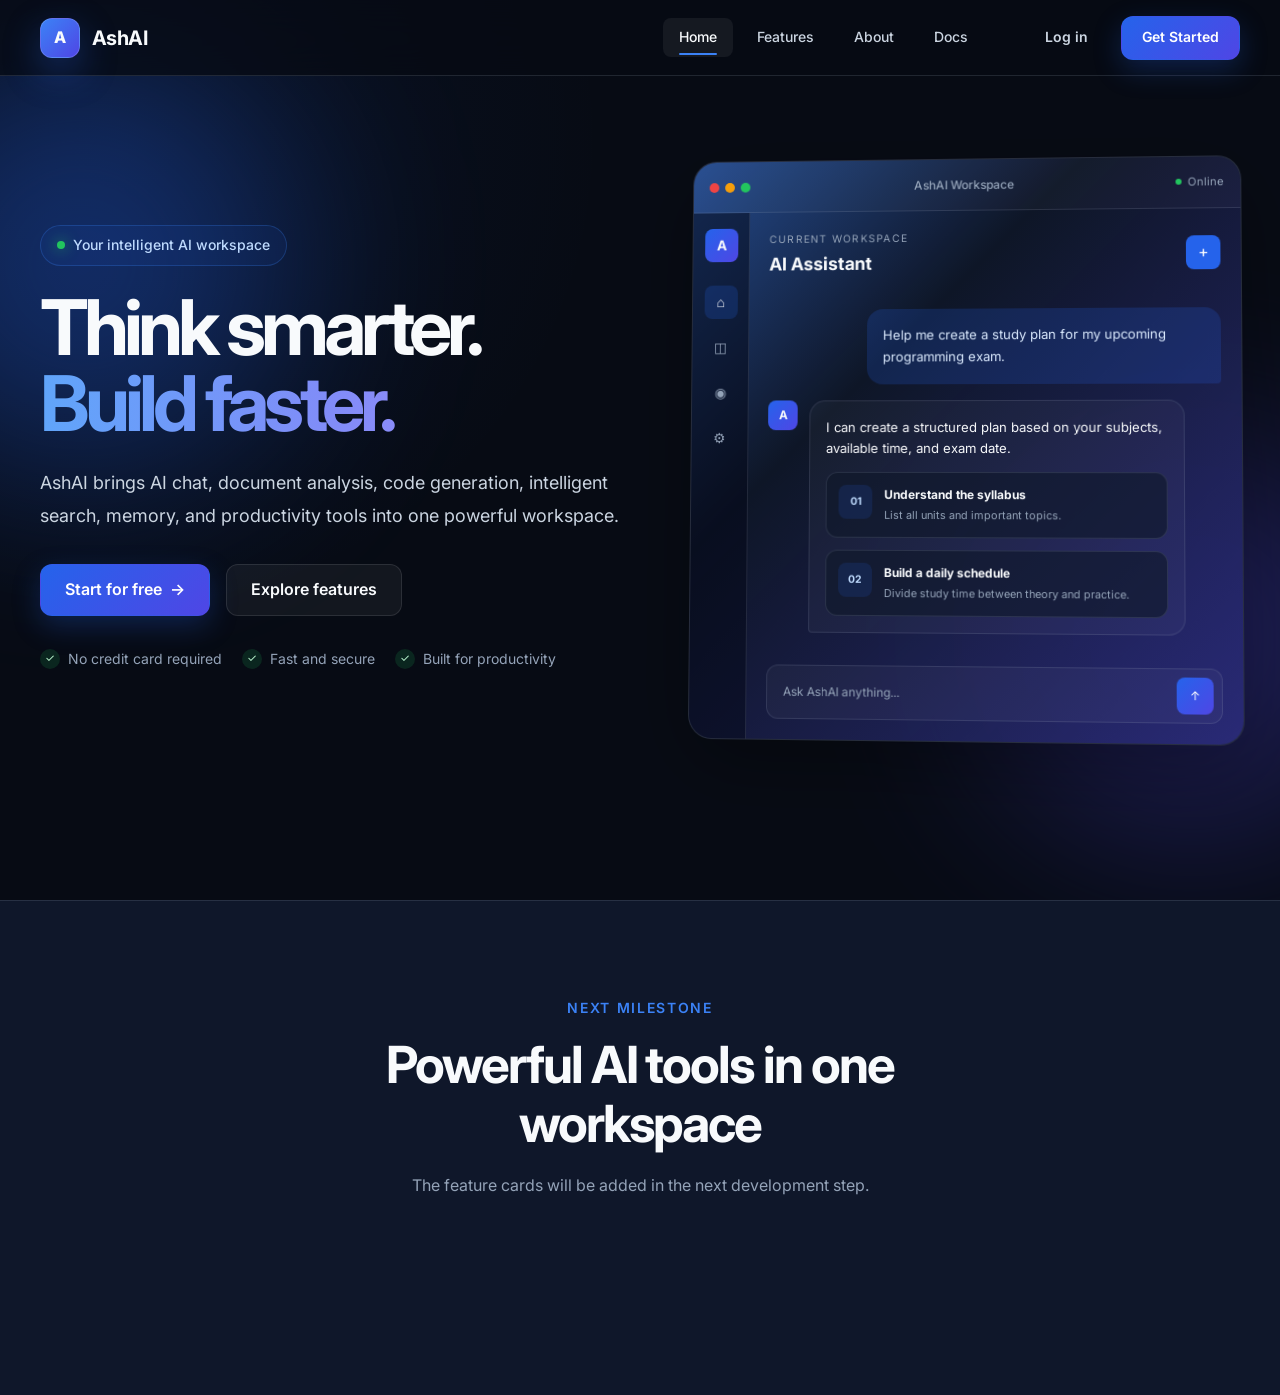
==== frontend/index.html @ 6d990371 "Initial commit: Create AshAI project structure and landing page" ====
<!DOCTYPE html>
<html lang="en">
<head>
    <meta charset="UTF-8">

    <meta
        name="viewport"
        content="width=device-width, initial-scale=1.0"
    >

    <meta
        name="description"
        content="AshAI is an intelligent AI workspace for chatting, learning, coding, creating, and managing knowledge."
    >

    <title>AshAI | Your Intelligent AI Workspace</title>

    <link rel="preconnect" href="https://fonts.googleapis.com">
    <link rel="preconnect" href="https://fonts.gstatic.com" crossorigin>

    <link
        href="https://fonts.googleapis.com/css2?family=Inter:wght@400;500;600;700;800&display=swap"
        rel="stylesheet"
    >

    <link rel="stylesheet" href="./css/variables.css">
    <link rel="stylesheet" href="./css/global.css">
</head>

<body>

    <!-- Header -->
    <header class="site-header">
        <nav class="navbar container">

            <a href="./index.html" class="brand" aria-label="AshAI home">
                <span class="brand-logo">A</span>
                <span class="brand-name">AshAI</span>
            </a>

            <button
                class="mobile-menu-button"
                id="mobileMenuButton"
                type="button"
                aria-label="Open navigation menu"
                aria-expanded="false"
                aria-controls="navigationMenu"
            >
                <span></span>
                <span></span>
                <span></span>
            </button>

            <div class="navigation-menu" id="navigationMenu">
                <ul class="navigation-links">
                    <li>
                        <a href="#home" class="navigation-link active">
                            Home
                        </a>
                    </li>

                    <li>
                        <a href="#features" class="navigation-link">
                            Features
                        </a>
                    </li>

                    <li>
                        <a href="#about" class="navigation-link">
                            About
                        </a>
                    </li>

                    <li>
                        <a href="#docs" class="navigation-link">
                            Docs
                        </a>
                    </li>
                </ul>

                <div class="navigation-actions">
                    <a href="./pages/login.html" class="button button-ghost">
                        Log in
                    </a>

                    <a href="./pages/signup.html" class="button button-primary">
                        Get Started
                    </a>
                </div>
            </div>

        </nav>
    </header>

    <!-- Main Content -->
    <main>

        <!-- Hero Section -->
        <section class="hero-section" id="home">
            <div class="hero-background">
                <div class="hero-glow hero-glow-one"></div>
                <div class="hero-glow hero-glow-two"></div>
            </div>

            <div class="container hero-container">

                <div class="hero-content">
                    <div class="hero-badge">
                        <span class="hero-badge-dot"></span>
                        Your intelligent AI workspace
                    </div>

                    <h1 class="hero-title">
                        Think smarter.
                        <span>Build faster.</span>
                    </h1>

                    <p class="hero-description">
                        AshAI brings AI chat, document analysis, code generation,
                        intelligent search, memory, and productivity tools into one
                        powerful workspace.
                    </p>

                    <div class="hero-actions">
                        <a
                            href="./pages/signup.html"
                            class="button button-primary button-large"
                        >
                            Start for free
                            <span aria-hidden="true">→</span>
                        </a>

                        <a
                            href="#features"
                            class="button button-secondary button-large"
                        >
                            Explore features
                        </a>
                    </div>

                    <div class="hero-trust">
                        <div class="trust-item">
                            <span class="trust-icon">✓</span>
                            No credit card required
                        </div>

                        <div class="trust-item">
                            <span class="trust-icon">✓</span>
                            Fast and secure
                        </div>

                        <div class="trust-item">
                            <span class="trust-icon">✓</span>
                            Built for productivity
                        </div>
                    </div>
                </div>

                <div class="hero-preview">
                    <div class="preview-window">

                        <div class="preview-header">
                            <div class="window-controls">
                                <span class="window-control"></span>
                                <span class="window-control"></span>
                                <span class="window-control"></span>
                            </div>

                            <div class="preview-title">
                                AshAI Workspace
                            </div>

                            <div class="preview-status">
                                <span></span>
                                Online
                            </div>
                        </div>

                        <div class="preview-body">

                            <aside class="preview-sidebar">
                                <div class="preview-sidebar-brand">
                                    <span>A</span>
                                </div>

                                <div class="preview-sidebar-item active">
                                    <span>⌂</span>
                                </div>

                                <div class="preview-sidebar-item">
                                    <span>◫</span>
                                </div>

                                <div class="preview-sidebar-item">
                                    <span>◉</span>
                                </div>

                                <div class="preview-sidebar-item">
                                    <span>⚙</span>
                                </div>
                            </aside>

                            <div class="preview-chat">
                                <div class="preview-chat-header">
                                    <div>
                                        <p class="preview-label">Current workspace</p>
                                        <h2>AI Assistant</h2>
                                    </div>

                                    <button type="button" aria-label="Create new chat">
                                        +
                                    </button>
                                </div>

                                <div class="preview-messages">
                                    <div class="message message-user">
                                        <p>
                                            Help me create a study plan for my upcoming
                                            programming exam.
                                        </p>
                                    </div>

                                    <div class="message message-ai">
                                        <div class="message-avatar">A</div>

                                        <div>
                                            <p>
                                                I can create a structured plan based on your
                                                subjects, available time, and exam date.
                                            </p>

                                            <div class="message-card">
                                                <div class="message-card-icon">01</div>

                                                <div>
                                                    <strong>Understand the syllabus</strong>
                                                    <span>
                                                        List all units and important topics.
                                                    </span>
                                                </div>
                                            </div>

                                            <div class="message-card">
                                                <div class="message-card-icon">02</div>

                                                <div>
                                                    <strong>Build a daily schedule</strong>
                                                    <span>
                                                        Divide study time between theory and practice.
                                                    </span>
                                                </div>
                                            </div>
                                        </div>
                                    </div>
                                </div>

                                <div class="preview-input">
                                    <span>Ask AshAI anything...</span>

                                    <button type="button" aria-label="Send message">
                                        ↑
                                    </button>
                                </div>
                            </div>

                        </div>
                    </div>
                </div>

            </div>
        </section>

        <!-- Temporary Section -->
        <section class="placeholder-section" id="features">
            <div class="container">
                <p class="section-label">Next milestone</p>

                <h2 class="section-title">
                    Powerful AI tools in one workspace
                </h2>

                <p class="section-description">
                    The feature cards will be added in the next development step.
                </p>
            </div>
        </section>

    </main>

    <script src="./js/app.js"></script>
</body>
</html>
---- frontend/css/variables.css ----
:root {
    /* Brand colors */
    --color-primary: #2563eb;
    --color-primary-light: #3b82f6;
    --color-primary-dark: #1d4ed8;

    --color-secondary: #4f46e5;
    --color-accent: #22c55e;

    /* Background colors */
    --color-background: #070b14;
    --color-background-soft: #0f172a;
    --color-surface: #111827;
    --color-surface-light: #1e293b;

    /* Text colors */
    --color-text-primary: #f8fafc;
    --color-text-secondary: #cbd5e1;
    --color-text-muted: #94a3b8;
    --color-text-dark: #0f172a;

    /* Border colors */
    --color-border: rgba(148, 163, 184, 0.18);
    --color-border-light: rgba(255, 255, 255, 0.1);

    /* Status colors */
    --color-success: #22c55e;
    --color-warning: #f59e0b;
    --color-danger: #ef4444;

    /* Typography */
    --font-primary: "Inter", sans-serif;

    --font-size-xs: 0.75rem;
    --font-size-sm: 0.875rem;
    --font-size-base: 1rem;
    --font-size-lg: 1.125rem;
    --font-size-xl: 1.25rem;
    --font-size-2xl: 1.5rem;
    --font-size-3xl: 1.875rem;
    --font-size-4xl: 2.25rem;
    --font-size-5xl: 3rem;
    --font-size-6xl: 3.75rem;

    /* Font weights */
    --font-weight-regular: 400;
    --font-weight-medium: 500;
    --font-weight-semibold: 600;
    --font-weight-bold: 700;
    --font-weight-extra-bold: 800;

    /* Spacing */
    --space-1: 0.25rem;
    --space-2: 0.5rem;
    --space-3: 0.75rem;
    --space-4: 1rem;
    --space-5: 1.25rem;
    --space-6: 1.5rem;
    --space-8: 2rem;
    --space-10: 2.5rem;
    --space-12: 3rem;
    --space-16: 4rem;
    --space-20: 5rem;
    --space-24: 6rem;

    /* Border radius */
    --radius-sm: 0.5rem;
    --radius-md: 0.75rem;
    --radius-lg: 1rem;
    --radius-xl: 1.5rem;
    --radius-full: 9999px;

    /* Shadows */
    --shadow-sm: 0 4px 16px rgba(0, 0, 0, 0.18);
    --shadow-md: 0 12px 32px rgba(0, 0, 0, 0.24);
    --shadow-lg: 0 24px 80px rgba(0, 0, 0, 0.35);
    --shadow-primary: 0 14px 36px rgba(37, 99, 235, 0.35);

    /* Transitions */
    --transition-fast: 150ms ease;
    --transition-normal: 250ms ease;
    --transition-slow: 400ms ease;

    /* Layout */
    --container-width: 1200px;
    --header-height: 76px;
}
---- frontend/css/global.css ----
/* Reset */

*,
*::before,
*::after {
    box-sizing: border-box;
    margin: 0;
    padding: 0;
}

html {
    scroll-behavior: smooth;
}

body {
    min-height: 100vh;
    overflow-x: hidden;
    font-family: var(--font-primary);
    font-size: var(--font-size-base);
    line-height: 1.6;
    color: var(--color-text-primary);
    background:
        radial-gradient(
            circle at 10% 10%,
            rgba(37, 99, 235, 0.08),
            transparent 28%
        ),
        var(--color-background);
}

body.menu-open {
    overflow: hidden;
}

img,
svg {
    display: block;
    max-width: 100%;
}

a {
    color: inherit;
    text-decoration: none;
}

button,
input,
textarea,
select {
    font: inherit;
}

button {
    border: none;
    cursor: pointer;
}

ul {
    list-style: none;
}

/* Reusable container */

.container {
    width: min(100% - 2rem, var(--container-width));
    margin-inline: auto;
}

/* Header */

.site-header {
    position: fixed;
    top: 0;
    right: 0;
    left: 0;
    z-index: 1000;
    height: var(--header-height);
    border-bottom: 1px solid var(--color-border);
    background: rgba(7, 11, 20, 0.78);
    backdrop-filter: blur(18px);
}

.navbar {
    display: flex;
    align-items: center;
    justify-content: space-between;
    height: 100%;
}

/* Brand */

.brand {
    display: inline-flex;
    align-items: center;
    gap: var(--space-3);
    flex-shrink: 0;
}

.brand-logo {
    display: grid;
    width: 40px;
    height: 40px;
    place-items: center;
    border: 1px solid rgba(255, 255, 255, 0.15);
    border-radius: var(--radius-md);
    font-weight: var(--font-weight-extra-bold);
    background:
        linear-gradient(
            135deg,
            var(--color-primary-light),
            var(--color-secondary)
        );
    box-shadow: var(--shadow-primary);
}

.brand-name {
    font-size: var(--font-size-xl);
    font-weight: var(--font-weight-bold);
    letter-spacing: -0.03em;
}

/* Navigation */

.navigation-menu {
    display: flex;
    align-items: center;
    gap: var(--space-10);
}

.navigation-links {
    display: flex;
    align-items: center;
    gap: var(--space-2);
}

.navigation-link {
    position: relative;
    display: inline-flex;
    padding: var(--space-2) var(--space-4);
    border-radius: var(--radius-sm);
    font-size: var(--font-size-sm);
    font-weight: var(--font-weight-medium);
    color: var(--color-text-secondary);
    transition:
        color var(--transition-fast),
        background-color var(--transition-fast);
}

.navigation-link:hover,
.navigation-link.active {
    color: var(--color-text-primary);
    background-color: rgba(255, 255, 255, 0.06);
}

.navigation-link.active::after {
    position: absolute;
    right: var(--space-4);
    bottom: 2px;
    left: var(--space-4);
    height: 2px;
    border-radius: var(--radius-full);
    background-color: var(--color-primary-light);
    content: "";
}

.navigation-actions {
    display: flex;
    align-items: center;
    gap: var(--space-3);
}

/* Buttons */

.button {
    display: inline-flex;
    align-items: center;
    justify-content: center;
    gap: var(--space-2);
    min-height: 44px;
    padding: 0 var(--space-5);
    border: 1px solid transparent;
    border-radius: var(--radius-md);
    font-size: var(--font-size-sm);
    font-weight: var(--font-weight-semibold);
    transition:
        transform var(--transition-fast),
        background-color var(--transition-fast),
        border-color var(--transition-fast),
        box-shadow var(--transition-fast);
}

.button:hover {
    transform: translateY(-2px);
}

.button-primary {
    color: #ffffff;
    background:
        linear-gradient(
            135deg,
            var(--color-primary),
            var(--color-secondary)
        );
    box-shadow: 0 10px 28px rgba(37, 99, 235, 0.25);
}

.button-primary:hover {
    box-shadow: var(--shadow-primary);
}

.button-secondary {
    color: var(--color-text-primary);
    border-color: var(--color-border-light);
    background-color: rgba(255, 255, 255, 0.05);
}

.button-secondary:hover {
    border-color: rgba(255, 255, 255, 0.2);
    background-color: rgba(255, 255, 255, 0.09);
}

.button-ghost {
    color: var(--color-text-secondary);
    background-color: transparent;
}

.button-ghost:hover {
    color: var(--color-text-primary);
    background-color: rgba(255, 255, 255, 0.06);
}

.button-large {
    min-height: 52px;
    padding-inline: var(--space-6);
    font-size: var(--font-size-base);
}

/* Mobile menu button */

.mobile-menu-button {
    display: none;
    width: 44px;
    height: 44px;
    padding: 10px;
    border: 1px solid var(--color-border);
    border-radius: var(--radius-md);
    background-color: rgba(255, 255, 255, 0.04);
}

.mobile-menu-button span {
    display: block;
    width: 100%;
    height: 2px;
    margin: 5px 0;
    border-radius: var(--radius-full);
    background-color: var(--color-text-primary);
    transition:
        transform var(--transition-normal),
        opacity var(--transition-normal);
}

/* Hero */

.hero-section {
    position: relative;
    min-height: 100vh;
    padding-top: calc(var(--header-height) + var(--space-20));
    padding-bottom: var(--space-20);
    overflow: hidden;
}

.hero-background {
    position: absolute;
    inset: 0;
    pointer-events: none;
}

.hero-glow {
    position: absolute;
    border-radius: 50%;
    filter: blur(100px);
    opacity: 0.35;
}

.hero-glow-one {
    top: 6%;
    left: -10%;
    width: 420px;
    height: 420px;
    background-color: var(--color-primary);
}

.hero-glow-two {
    right: -8%;
    bottom: 8%;
    width: 380px;
    height: 380px;
    background-color: var(--color-secondary);
}

.hero-container {
    position: relative;
    z-index: 1;
    display: grid;
    grid-template-columns: minmax(0, 1fr) minmax(480px, 0.95fr);
    align-items: center;
    gap: var(--space-16);
}

.hero-content {
    max-width: 680px;
}

.hero-badge {
    display: inline-flex;
    align-items: center;
    gap: var(--space-2);
    padding: var(--space-2) var(--space-4);
    border: 1px solid rgba(59, 130, 246, 0.25);
    border-radius: var(--radius-full);
    font-size: var(--font-size-sm);
    font-weight: var(--font-weight-medium);
    color: #bfdbfe;
    background-color: rgba(37, 99, 235, 0.08);
}

.hero-badge-dot {
    width: 8px;
    height: 8px;
    border-radius: 50%;
    background-color: var(--color-success);
    box-shadow: 0 0 14px rgba(34, 197, 94, 0.8);
}

.hero-title {
    margin-top: var(--space-6);
    font-size: clamp(3rem, 6vw, 5.8rem);
    line-height: 1;
    letter-spacing: -0.065em;
}

.hero-title span {
    display: block;
    color: transparent;
    background:
        linear-gradient(
            90deg,
            #60a5fa,
            #818cf8,
            #a78bfa
        );
    background-clip: text;
    -webkit-background-clip: text;
}

.hero-description {
    max-width: 640px;
    margin-top: var(--space-6);
    font-size: var(--font-size-lg);
    line-height: 1.8;
    color: var(--color-text-secondary);
}

.hero-actions {
    display: flex;
    flex-wrap: wrap;
    gap: var(--space-4);
    margin-top: var(--space-8);
}

.hero-trust {
    display: flex;
    flex-wrap: wrap;
    gap: var(--space-5);
    margin-top: var(--space-8);
    font-size: var(--font-size-sm);
    color: var(--color-text-muted);
}

.trust-item {
    display: flex;
    align-items: center;
    gap: var(--space-2);
}

.trust-icon {
    display: grid;
    width: 20px;
    height: 20px;
    place-items: center;
    border-radius: 50%;
    font-size: 0.7rem;
    color: #bbf7d0;
    background-color: rgba(34, 197, 94, 0.15);
}

/* Product Preview */

.hero-preview {
    position: relative;
}

.preview-window {
    overflow: hidden;
    border: 1px solid var(--color-border-light);
    border-radius: var(--radius-xl);
    background-color: rgba(15, 23, 42, 0.9);
    box-shadow: var(--shadow-lg);
    transform: perspective(1200px) rotateY(-3deg) rotateX(2deg);
}

.preview-window::before {
    position: absolute;
    inset: -1px;
    z-index: -1;
    border-radius: inherit;
    background:
        linear-gradient(
            135deg,
            rgba(59, 130, 246, 0.5),
            transparent 35%,
            rgba(79, 70, 229, 0.4)
        );
    content: "";
}

.preview-header {
    display: grid;
    grid-template-columns: 1fr auto 1fr;
    align-items: center;
    min-height: 52px;
    padding-inline: var(--space-4);
    border-bottom: 1px solid var(--color-border);
    background-color: rgba(255, 255, 255, 0.025);
}

.window-controls {
    display: flex;
    gap: 6px;
}

.window-control {
    width: 10px;
    height: 10px;
    border-radius: 50%;
    background-color: #475569;
}

.window-control:first-child {
    background-color: #ef4444;
}

.window-control:nth-child(2) {
    background-color: #f59e0b;
}

.window-control:nth-child(3) {
    background-color: #22c55e;
}

.preview-title {
    font-size: var(--font-size-xs);
    font-weight: var(--font-weight-medium);
    color: var(--color-text-muted);
}

.preview-status {
    display: flex;
    align-items: center;
    justify-content: flex-end;
    gap: 6px;
    font-size: 0.7rem;
    color: var(--color-text-muted);
}

.preview-status span {
    width: 6px;
    height: 6px;
    border-radius: 50%;
    background-color: var(--color-success);
}

.preview-body {
    display: grid;
    grid-template-columns: 58px 1fr;
    min-height: 470px;
}

.preview-sidebar {
    display: flex;
    flex-direction: column;
    align-items: center;
    gap: var(--space-3);
    padding-block: var(--space-4);
    border-right: 1px solid var(--color-border);
    background-color: rgba(2, 6, 23, 0.5);
}

.preview-sidebar-brand,
.preview-sidebar-item {
    display: grid;
    width: 34px;
    height: 34px;
    place-items: center;
    border-radius: var(--radius-sm);
    font-size: var(--font-size-sm);
}

.preview-sidebar-brand {
    margin-bottom: var(--space-3);
    font-weight: var(--font-weight-bold);
    background:
        linear-gradient(
            135deg,
            var(--color-primary),
            var(--color-secondary)
        );
}

.preview-sidebar-item {
    color: var(--color-text-muted);
}

.preview-sidebar-item.active {
    color: #ffffff;
    background-color: rgba(37, 99, 235, 0.2);
}

.preview-chat {
    display: flex;
    flex-direction: column;
    min-width: 0;
    padding: var(--space-5);
}

.preview-chat-header {
    display: flex;
    align-items: center;
    justify-content: space-between;
}

.preview-label {
    font-size: 0.65rem;
    text-transform: uppercase;
    letter-spacing: 0.12em;
    color: var(--color-text-muted);
}

.preview-chat-header h2 {
    margin-top: 2px;
    font-size: var(--font-size-lg);
}

.preview-chat-header button {
    display: grid;
    width: 34px;
    height: 34px;
    place-items: center;
    border-radius: var(--radius-sm);
    color: #ffffff;
    background-color: var(--color-primary);
}

.preview-messages {
    display: flex;
    flex: 1;
    flex-direction: column;
    gap: var(--space-4);
    padding-block: var(--space-8);
}

.message {
    max-width: 92%;
    padding: var(--space-4);
    border-radius: var(--radius-lg);
    font-size: 0.82rem;
    line-height: 1.65;
}

.message-user {
    align-self: flex-end;
    max-width: 78%;
    border-bottom-right-radius: var(--space-1);
    color: #dbeafe;
    background-color: rgba(37, 99, 235, 0.2);
}

.message-ai {
    display: grid;
    grid-template-columns: 30px 1fr;
    gap: var(--space-3);
    align-self: flex-start;
    padding: 0;
}

.message-avatar {
    display: grid;
    width: 30px;
    height: 30px;
    place-items: center;
    border-radius: var(--radius-sm);
    font-size: var(--font-size-xs);
    font-weight: var(--font-weight-bold);
    background:
        linear-gradient(
            135deg,
            var(--color-primary),
            var(--color-secondary)
        );
}

.message-ai > div:last-child {
    padding: var(--space-4);
    border: 1px solid var(--color-border);
    border-radius: var(--radius-lg);
    border-bottom-left-radius: var(--space-1);
    background-color: rgba(255, 255, 255, 0.035);
}

.message-card {
    display: grid;
    grid-template-columns: 34px 1fr;
    gap: var(--space-3);
    margin-top: var(--space-3);
    padding: var(--space-3);
    border: 1px solid var(--color-border);
    border-radius: var(--radius-md);
    background-color: rgba(15, 23, 42, 0.65);
}

.message-card-icon {
    display: grid;
    width: 34px;
    height: 34px;
    place-items: center;
    border-radius: var(--radius-sm);
    font-size: 0.65rem;
    font-weight: var(--font-weight-bold);
    color: #bfdbfe;
    background-color: rgba(37, 99, 235, 0.14);
}

.message-card strong,
.message-card span {
    display: block;
}

.message-card strong {
    font-size: 0.75rem;
}

.message-card span {
    margin-top: 2px;
    font-size: 0.68rem;
    color: var(--color-text-muted);
}

.preview-input {
    display: flex;
    align-items: center;
    justify-content: space-between;
    min-height: 52px;
    padding: var(--space-2) var(--space-2) var(--space-2) var(--space-4);
    border: 1px solid var(--color-border);
    border-radius: var(--radius-md);
    font-size: 0.75rem;
    color: var(--color-text-muted);
    background-color: rgba(255, 255, 255, 0.035);
}

.preview-input button {
    display: grid;
    width: 36px;
    height: 36px;
    place-items: center;
    border-radius: var(--radius-sm);
    color: #ffffff;
    background:
        linear-gradient(
            135deg,
            var(--color-primary),
            var(--color-secondary)
        );
}

/* Placeholder section */

.placeholder-section {
    min-height: 55vh;
    padding-block: var(--space-24);
    text-align: center;
    border-top: 1px solid var(--color-border);
    background-color: var(--color-background-soft);
}

.section-label {
    font-size: var(--font-size-sm);
    font-weight: var(--font-weight-semibold);
    text-transform: uppercase;
    letter-spacing: 0.12em;
    color: var(--color-primary-light);
}

.section-title {
    max-width: 750px;
    margin: var(--space-4) auto 0;
    font-size: clamp(2rem, 4vw, 3.5rem);
    line-height: 1.15;
    letter-spacing: -0.04em;
}

.section-description {
    max-width: 650px;
    margin: var(--space-5) auto 0;
    color: var(--color-text-muted);
}

/* Responsive Design */

@media (max-width: 1050px) {
    .hero-container {
        grid-template-columns: 1fr;
    }

    .hero-content {
        max-width: 760px;
        text-align: center;
        margin-inline: auto;
    }

    .hero-actions,
    .hero-trust {
        justify-content: center;
    }

    .hero-preview {
        width: min(100%, 760px);
        margin-inline: auto;
    }

    .preview-window {
        transform: none;
    }
}

@media (max-width: 820px) {
    .mobile-menu-button {
        display: block;
    }

    .navigation-menu {
        position: fixed;
        top: var(--header-height);
        right: 0;
        left: 0;
        display: flex;
        visibility: hidden;
        flex-direction: column;
        align-items: stretch;
        gap: var(--space-6);
        padding: var(--space-6);
        border-bottom: 1px solid var(--color-border);
        background-color: rgba(7, 11, 20, 0.98);
        opacity: 0;
        transform: translateY(-15px);
        transition:
            opacity var(--transition-normal),
            transform var(--transition-normal),
            visibility var(--transition-normal);
    }

    .navigation-menu.open {
        visibility: visible;
        opacity: 1;
        transform: translateY(0);
    }

    .navigation-links,
    .navigation-actions {
        flex-direction: column;
        align-items: stretch;
    }

    .navigation-link,
    .navigation-actions .button {
        width: 100%;
        justify-content: center;
    }

    .mobile-menu-button.active span:first-child {
        transform: translateY(7px) rotate(45deg);
    }

    .mobile-menu-button.active span:nth-child(2) {
        opacity: 0;
    }

    .mobile-menu-button.active span:last-child {
        transform: translateY(-7px) rotate(-45deg);
    }
}

@media (max-width: 640px) {
    :root {
        --header-height: 68px;
    }

    .container {
        width: min(100% - 1.25rem, var(--container-width));
    }

    .hero-section {
        padding-top: calc(var(--header-height) + var(--space-12));
        padding-bottom: var(--space-12);
    }

    .hero-title {
        font-size: clamp(2.75rem, 16vw, 4rem);
    }

    .hero-description {
        font-size: var(--font-size-base);
    }

    .hero-actions {
        flex-direction: column;
    }

    .hero-actions .button {
        width: 100%;
    }

    .hero-trust {
        flex-direction: column;
        align-items: center;
        gap: var(--space-3);
    }

    .preview-body {
        grid-template-columns: 46px 1fr;
        min-height: 420px;
    }

    .preview-sidebar {
        padding-inline: 6px;
    }

    .preview-sidebar-brand,
    .preview-sidebar-item {
        width: 30px;
        height: 30px;
    }

    .preview-chat {
        padding: var(--space-3);
    }

    .message {
        max-width: 100%;
    }

    .message-user {
        max-width: 92%;
    }

    .message-card {
        grid-template-columns: 1fr;
    }

    .message-card-icon {
        display: none;
    }
}
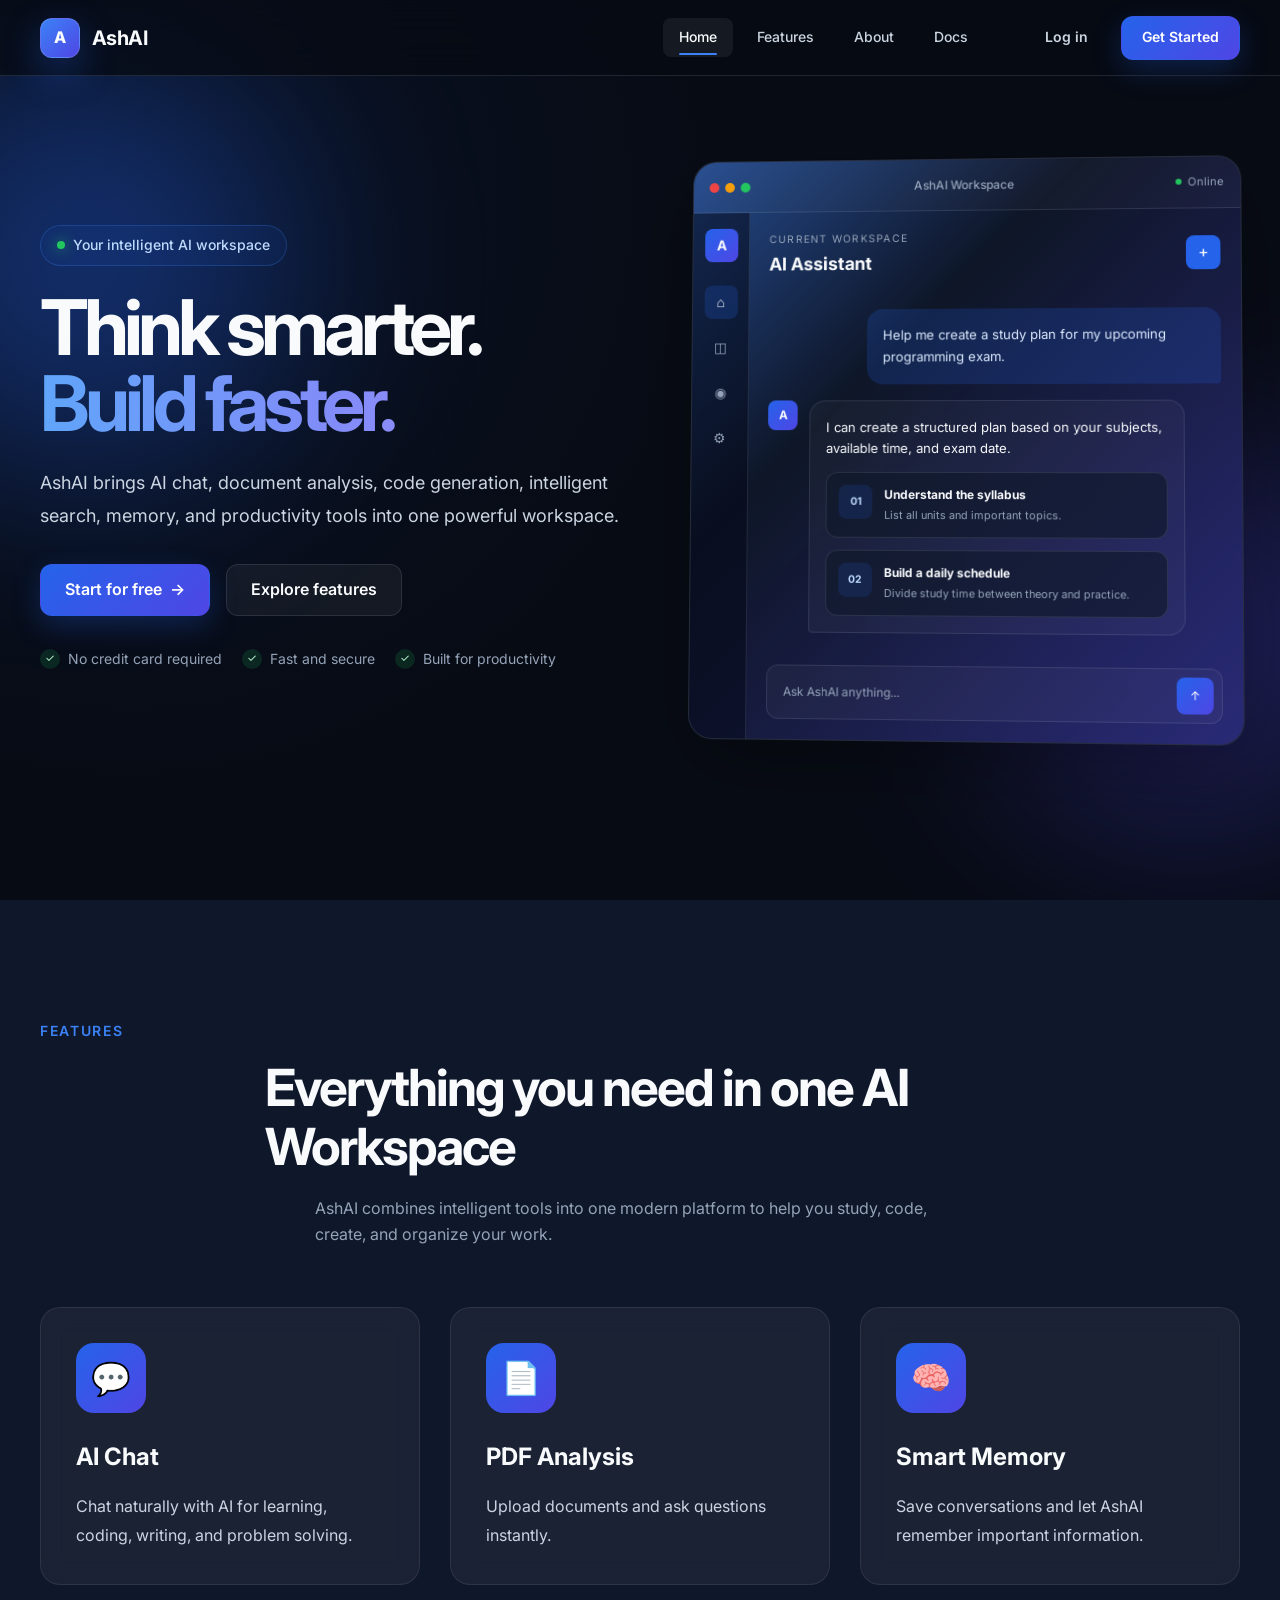
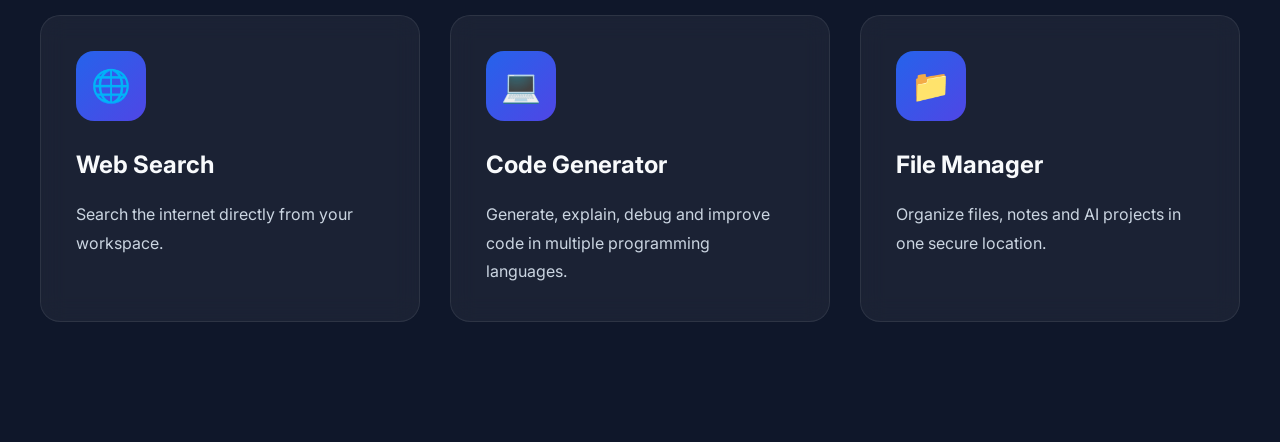
==== commit b3b2aa2d: "feat: add features section with responsive cards" ====
--- a/frontend/index.html
+++ b/frontend/index.html
@@ -270,20 +270,82 @@
             </div>
         </section>
 
-        <!-- Temporary Section -->
-        <section class="placeholder-section" id="features">
-            <div class="container">
-                <p class="section-label">Next milestone</p>
-
-                <h2 class="section-title">
-                    Powerful AI tools in one workspace
-                </h2>
-
-                <p class="section-description">
-                    The feature cards will be added in the next development step.
-                </p>
-            </div>
-        </section>
+        <section class="features-section" id="features">
+
+    <div class="container">
+
+        <p class="section-label">
+            Features
+        </p>
+
+        <h2 class="section-title">
+            Everything you need in one AI Workspace
+        </h2>
+
+        <p class="section-description">
+            AshAI combines intelligent tools into one modern platform
+            to help you study, code, create, and organize your work.
+        </p>
+
+        <div class="features-grid">
+
+            <div class="feature-card">
+                <div class="feature-icon">💬</div>
+                <h3>AI Chat</h3>
+                <p>
+                    Chat naturally with AI for learning, coding,
+                    writing, and problem solving.
+                </p>
+            </div>
+
+            <div class="feature-card">
+                <div class="feature-icon">📄</div>
+                <h3>PDF Analysis</h3>
+                <p>
+                    Upload documents and ask questions instantly.
+                </p>
+            </div>
+
+            <div class="feature-card">
+                <div class="feature-icon">🧠</div>
+                <h3>Smart Memory</h3>
+                <p>
+                    Save conversations and let AshAI remember
+                    important information.
+                </p>
+            </div>
+
+            <div class="feature-card">
+                <div class="feature-icon">🌐</div>
+                <h3>Web Search</h3>
+                <p>
+                    Search the internet directly from your workspace.
+                </p>
+            </div>
+
+            <div class="feature-card">
+                <div class="feature-icon">💻</div>
+                <h3>Code Generator</h3>
+                <p>
+                    Generate, explain, debug and improve code
+                    in multiple programming languages.
+                </p>
+            </div>
+
+            <div class="feature-card">
+                <div class="feature-icon">📁</div>
+                <h3>File Manager</h3>
+                <p>
+                    Organize files, notes and AI projects
+                    in one secure location.
+                </p>
+            </div>
+
+        </div>
+
+    </div>
+
+</section>
 
     </main>
 
--- a/frontend/css/global.css
+++ b/frontend/css/global.css
@@ -870,4 +870,85 @@
     .message-card-icon {
         display: none;
     }
+}
+
+/* ==========================
+   FEATURES SECTION
+========================== */
+
+.features-section{
+
+    padding:120px 0;
+
+    background:#0f172a;
+}
+
+.features-grid{
+
+    margin-top:60px;
+
+    display:grid;
+
+    grid-template-columns:repeat(auto-fit,minmax(300px,1fr));
+
+    gap:30px;
+}
+
+.feature-card{
+
+    padding:35px;
+
+    border-radius:20px;
+
+    background:rgba(255,255,255,0.05);
+
+    border:1px solid rgba(255,255,255,.08);
+
+    transition:.35s;
+
+    backdrop-filter:blur(12px);
+}
+
+.feature-card:hover{
+
+    transform:translateY(-10px);
+
+    border-color:#2563eb;
+
+    box-shadow:0 20px 40px rgba(37,99,235,.25);
+}
+
+.feature-icon{
+
+    width:70px;
+
+    height:70px;
+
+    display:flex;
+
+    justify-content:center;
+
+    align-items:center;
+
+    font-size:32px;
+
+    border-radius:18px;
+
+    background:linear-gradient(135deg,#2563eb,#4f46e5);
+
+    margin-bottom:25px;
+}
+
+.feature-card h3{
+
+    margin-bottom:15px;
+
+    font-size:24px;
+}
+
+.feature-card p{
+
+    color:#cbd5e1;
+
+    line-height:1.8;
 }
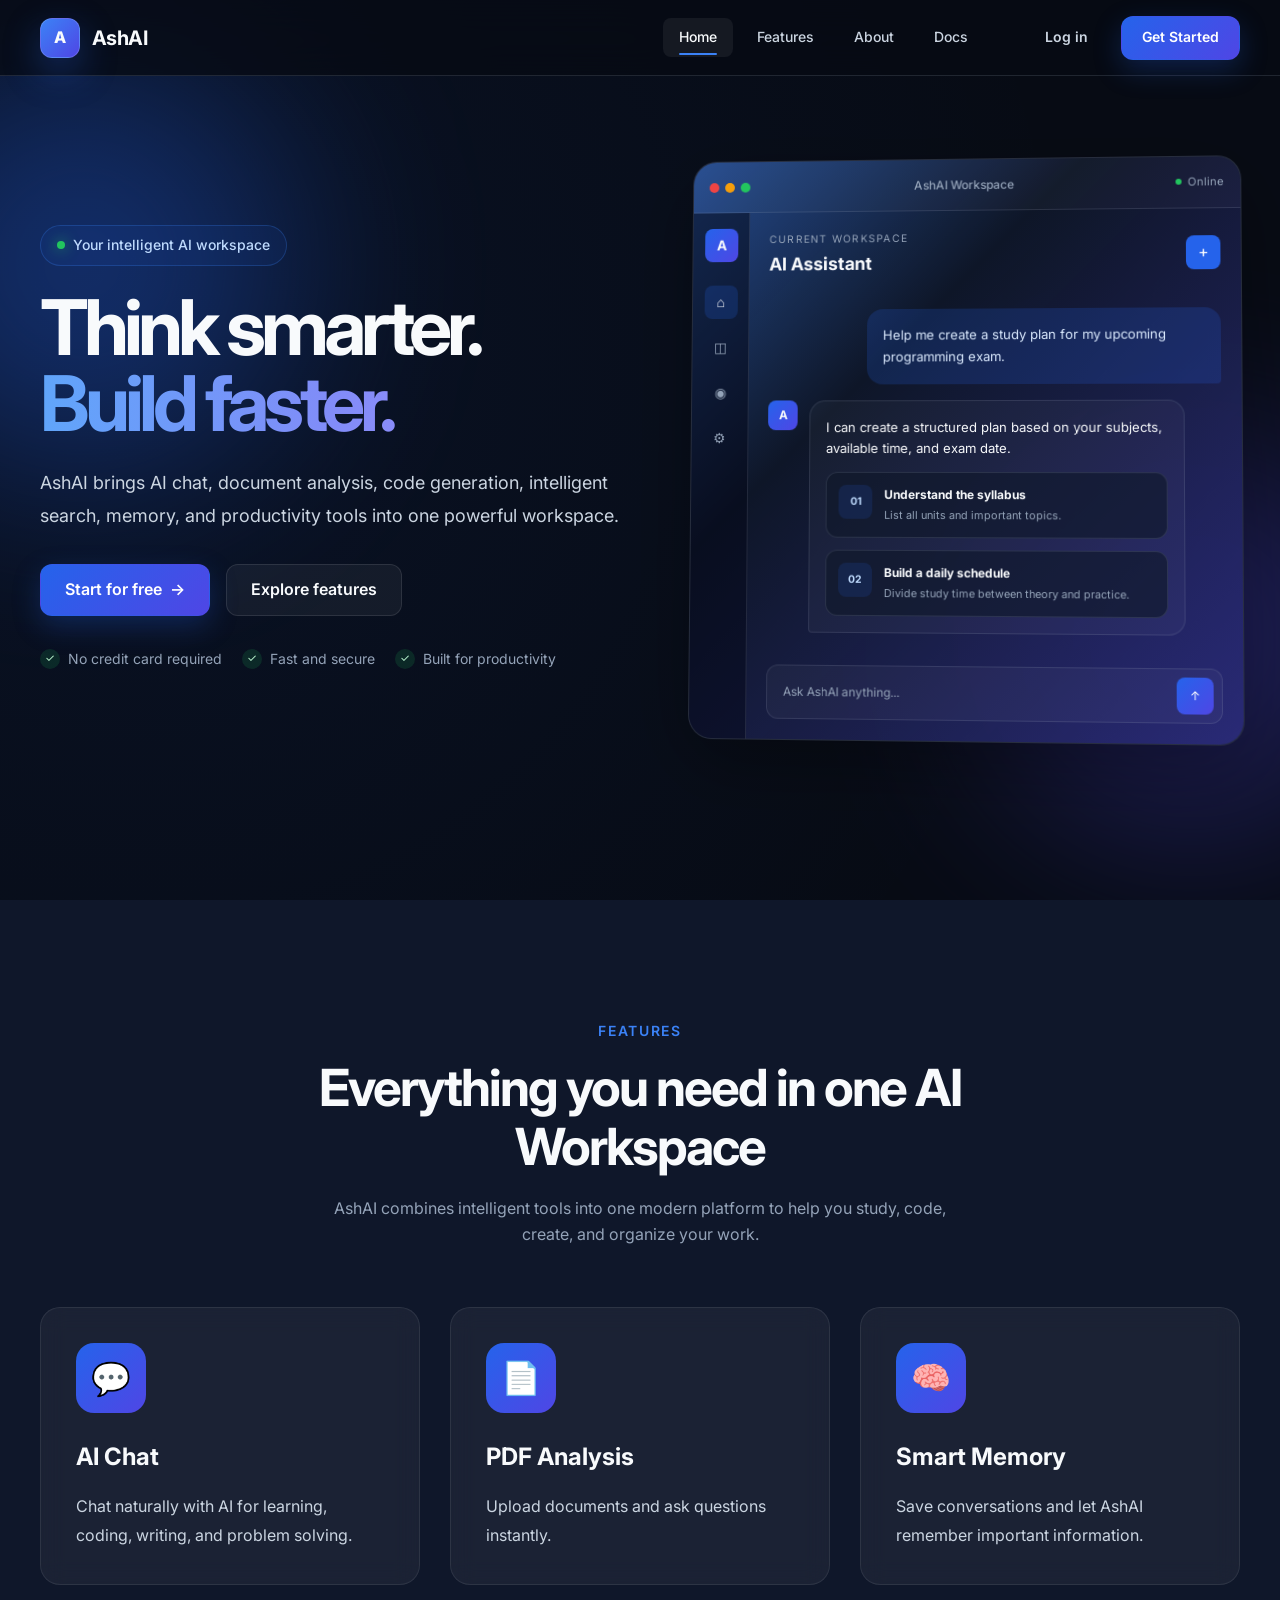
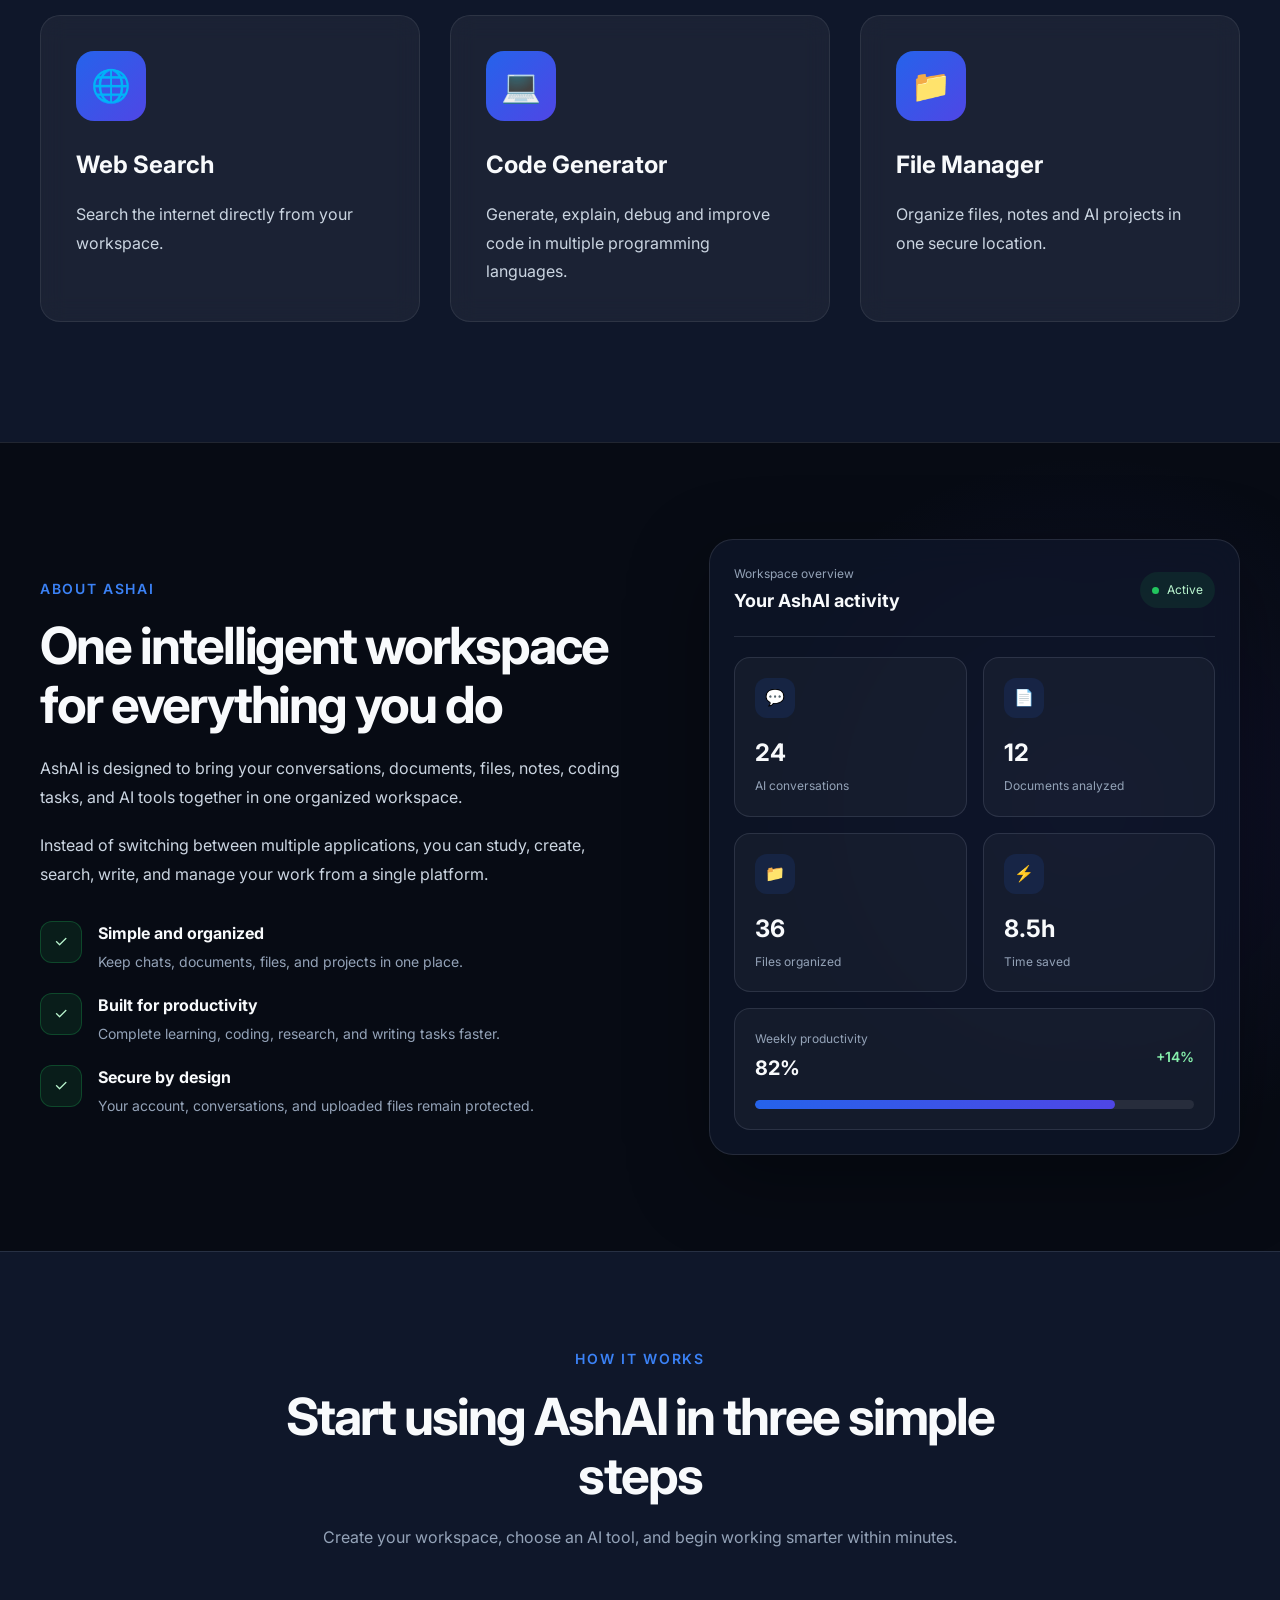
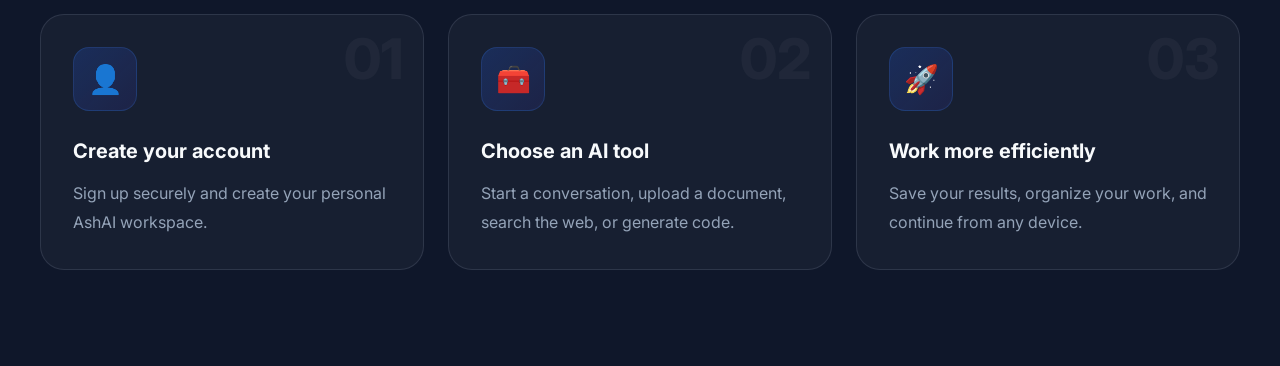
==== commit 824ef34b: "feat: add features about and workflow sections" ====
--- a/frontend/index.html
+++ b/frontend/index.html
@@ -346,6 +346,191 @@
     </div>
 
 </section>
+<!-- About Section -->
+<section class="about-section" id="about">
+    <div class="container about-container">
+
+        <div class="about-content">
+            <p class="section-label">About AshAI</p>
+
+            <h2 class="section-title about-title">
+                One intelligent workspace for everything you do
+            </h2>
+
+            <p class="about-description">
+                AshAI is designed to bring your conversations, documents,
+                files, notes, coding tasks, and AI tools together in one
+                organized workspace.
+            </p>
+
+            <p class="about-description">
+                Instead of switching between multiple applications, you can
+                study, create, search, write, and manage your work from a
+                single platform.
+            </p>
+
+            <div class="about-benefits">
+
+                <div class="about-benefit">
+                    <span class="benefit-check">✓</span>
+
+                    <div>
+                        <h3>Simple and organized</h3>
+                        <p>
+                            Keep chats, documents, files, and projects in one place.
+                        </p>
+                    </div>
+                </div>
+
+                <div class="about-benefit">
+                    <span class="benefit-check">✓</span>
+
+                    <div>
+                        <h3>Built for productivity</h3>
+                        <p>
+                            Complete learning, coding, research, and writing tasks faster.
+                        </p>
+                    </div>
+                </div>
+
+                <div class="about-benefit">
+                    <span class="benefit-check">✓</span>
+
+                    <div>
+                        <h3>Secure by design</h3>
+                        <p>
+                            Your account, conversations, and uploaded files remain protected.
+                        </p>
+                    </div>
+                </div>
+
+            </div>
+        </div>
+
+        <div class="about-visual">
+            <div class="about-panel">
+
+                <div class="about-panel-header">
+                    <div>
+                        <p>Workspace overview</p>
+                        <h3>Your AshAI activity</h3>
+                    </div>
+
+                    <span class="about-status">
+                        <span></span>
+                        Active
+                    </span>
+                </div>
+
+                <div class="about-stat-grid">
+
+                    <div class="about-stat-card">
+                        <span class="about-stat-icon">💬</span>
+                        <strong>24</strong>
+                        <p>AI conversations</p>
+                    </div>
+
+                    <div class="about-stat-card">
+                        <span class="about-stat-icon">📄</span>
+                        <strong>12</strong>
+                        <p>Documents analyzed</p>
+                    </div>
+
+                    <div class="about-stat-card">
+                        <span class="about-stat-icon">📁</span>
+                        <strong>36</strong>
+                        <p>Files organized</p>
+                    </div>
+
+                    <div class="about-stat-card">
+                        <span class="about-stat-icon">⚡</span>
+                        <strong>8.5h</strong>
+                        <p>Time saved</p>
+                    </div>
+
+                </div>
+
+                <div class="about-progress-card">
+                    <div class="progress-header">
+                        <div>
+                            <p>Weekly productivity</p>
+                            <strong>82%</strong>
+                        </div>
+
+                        <span>+14%</span>
+                    </div>
+
+                    <div class="progress-track">
+                        <div class="progress-value"></div>
+                    </div>
+                </div>
+
+            </div>
+        </div>
+
+    </div>
+</section>
+<!-- How It Works Section -->
+<section class="workflow-section" id="how-it-works">
+    <div class="container">
+
+        <div class="section-heading">
+            <p class="section-label">How it works</p>
+
+            <h2 class="section-title">
+                Start using AshAI in three simple steps
+            </h2>
+
+            <p class="section-description">
+                Create your workspace, choose an AI tool, and begin working
+                smarter within minutes.
+            </p>
+        </div>
+
+        <div class="workflow-grid">
+
+            <article class="workflow-card">
+                <div class="workflow-number">01</div>
+
+                <div class="workflow-icon">👤</div>
+
+                <h3>Create your account</h3>
+
+                <p>
+                    Sign up securely and create your personal AshAI workspace.
+                </p>
+            </article>
+
+            <article class="workflow-card">
+                <div class="workflow-number">02</div>
+
+                <div class="workflow-icon">🧰</div>
+
+                <h3>Choose an AI tool</h3>
+
+                <p>
+                    Start a conversation, upload a document, search the web,
+                    or generate code.
+                </p>
+            </article>
+
+            <article class="workflow-card">
+                <div class="workflow-number">03</div>
+
+                <div class="workflow-icon">🚀</div>
+
+                <h3>Work more efficiently</h3>
+
+                <p>
+                    Save your results, organize your work, and continue from
+                    any device.
+                </p>
+            </article>
+
+        </div>
+
+    </div>
+</section>
 
     </main>
 
--- a/frontend/css/global.css
+++ b/frontend/css/global.css
@@ -951,4 +951,362 @@
     color:#cbd5e1;
 
     line-height:1.8;
+}
+/* ==========================
+   ABOUT SECTION
+========================== */
+
+.about-section {
+    position: relative;
+    padding: var(--space-24) 0;
+    overflow: hidden;
+    border-top: 1px solid var(--color-border);
+    background:
+        radial-gradient(
+            circle at 85% 45%,
+            rgba(79, 70, 229, 0.12),
+            transparent 30%
+        ),
+        var(--color-background);
+}
+
+.about-container {
+    display: grid;
+    grid-template-columns: minmax(0, 1fr) minmax(420px, 0.9fr);
+    align-items: center;
+    gap: var(--space-20);
+}
+
+.about-title {
+    margin-inline: 0;
+    text-align: left;
+}
+
+.about-description {
+    max-width: 650px;
+    margin-top: var(--space-5);
+    color: var(--color-text-secondary);
+    line-height: 1.8;
+}
+
+.about-benefits {
+    display: grid;
+    gap: var(--space-5);
+    margin-top: var(--space-8);
+}
+
+.about-benefit {
+    display: grid;
+    grid-template-columns: 42px 1fr;
+    gap: var(--space-4);
+    align-items: start;
+}
+
+.benefit-check {
+    display: grid;
+    width: 42px;
+    height: 42px;
+    place-items: center;
+    border: 1px solid rgba(34, 197, 94, 0.25);
+    border-radius: var(--radius-md);
+    color: #bbf7d0;
+    background-color: rgba(34, 197, 94, 0.1);
+}
+
+.about-benefit h3 {
+    font-size: var(--font-size-base);
+}
+
+.about-benefit p {
+    margin-top: var(--space-1);
+    font-size: var(--font-size-sm);
+    color: var(--color-text-muted);
+}
+
+.about-panel {
+    padding: var(--space-6);
+    border: 1px solid var(--color-border-light);
+    border-radius: var(--radius-xl);
+    background: rgba(15, 23, 42, 0.78);
+    box-shadow: var(--shadow-lg);
+    backdrop-filter: blur(18px);
+}
+
+.about-panel-header {
+    display: flex;
+    align-items: center;
+    justify-content: space-between;
+    gap: var(--space-4);
+    padding-bottom: var(--space-5);
+    border-bottom: 1px solid var(--color-border);
+}
+
+.about-panel-header p {
+    font-size: var(--font-size-xs);
+    color: var(--color-text-muted);
+}
+
+.about-panel-header h3 {
+    margin-top: var(--space-1);
+    font-size: var(--font-size-lg);
+}
+
+.about-status {
+    display: inline-flex;
+    align-items: center;
+    gap: var(--space-2);
+    padding: var(--space-2) var(--space-3);
+    border-radius: var(--radius-full);
+    font-size: var(--font-size-xs);
+    color: #bbf7d0;
+    background-color: rgba(34, 197, 94, 0.1);
+}
+
+.about-status span {
+    width: 7px;
+    height: 7px;
+    border-radius: 50%;
+    background-color: var(--color-success);
+}
+
+.about-stat-grid {
+    display: grid;
+    grid-template-columns: repeat(2, 1fr);
+    gap: var(--space-4);
+    margin-top: var(--space-5);
+}
+
+.about-stat-card {
+    padding: var(--space-5);
+    border: 1px solid var(--color-border);
+    border-radius: var(--radius-lg);
+    background-color: rgba(255, 255, 255, 0.035);
+    transition:
+        transform var(--transition-normal),
+        border-color var(--transition-normal);
+}
+
+.about-stat-card:hover {
+    transform: translateY(-4px);
+    border-color: rgba(59, 130, 246, 0.45);
+}
+
+.about-stat-icon {
+    display: grid;
+    width: 40px;
+    height: 40px;
+    place-items: center;
+    margin-bottom: var(--space-4);
+    border-radius: var(--radius-md);
+    background-color: rgba(37, 99, 235, 0.12);
+}
+
+.about-stat-card strong {
+    display: block;
+    font-size: var(--font-size-2xl);
+}
+
+.about-stat-card p {
+    margin-top: var(--space-1);
+    font-size: var(--font-size-xs);
+    color: var(--color-text-muted);
+}
+
+.about-progress-card {
+    margin-top: var(--space-4);
+    padding: var(--space-5);
+    border: 1px solid var(--color-border);
+    border-radius: var(--radius-lg);
+    background-color: rgba(255, 255, 255, 0.035);
+}
+
+.progress-header {
+    display: flex;
+    align-items: center;
+    justify-content: space-between;
+}
+
+.progress-header p {
+    font-size: var(--font-size-xs);
+    color: var(--color-text-muted);
+}
+
+.progress-header strong {
+    display: block;
+    margin-top: var(--space-1);
+    font-size: var(--font-size-xl);
+}
+
+.progress-header > span {
+    font-size: var(--font-size-sm);
+    font-weight: var(--font-weight-semibold);
+    color: #86efac;
+}
+
+.progress-track {
+    height: 9px;
+    margin-top: var(--space-4);
+    overflow: hidden;
+    border-radius: var(--radius-full);
+    background-color: rgba(255, 255, 255, 0.08);
+}
+
+.progress-value {
+    width: 82%;
+    height: 100%;
+    border-radius: inherit;
+    background:
+        linear-gradient(
+            90deg,
+            var(--color-primary),
+            var(--color-secondary)
+        );
+}
+
+
+/* ==========================
+   HOW IT WORKS SECTION
+========================== */
+
+.workflow-section {
+    padding: var(--space-24) 0;
+    border-top: 1px solid var(--color-border);
+    background-color: var(--color-background-soft);
+}
+
+.section-heading {
+    text-align: center;
+}
+
+.workflow-grid {
+    position: relative;
+    display: grid;
+    grid-template-columns: repeat(3, 1fr);
+    gap: var(--space-6);
+    margin-top: var(--space-16);
+}
+
+.workflow-card {
+    position: relative;
+    padding: var(--space-8);
+    overflow: hidden;
+    border: 1px solid var(--color-border);
+    border-radius: var(--radius-xl);
+    background-color: rgba(255, 255, 255, 0.035);
+    transition:
+        transform var(--transition-normal),
+        border-color var(--transition-normal),
+        box-shadow var(--transition-normal);
+}
+
+.workflow-card:hover {
+    transform: translateY(-8px);
+    border-color: rgba(59, 130, 246, 0.45);
+    box-shadow: var(--shadow-md);
+}
+
+.workflow-number {
+    position: absolute;
+    top: var(--space-4);
+    right: var(--space-5);
+    font-size: 3.5rem;
+    font-weight: var(--font-weight-extra-bold);
+    line-height: 1;
+    color: rgba(255, 255, 255, 0.04);
+}
+
+.workflow-icon {
+    display: grid;
+    width: 64px;
+    height: 64px;
+    place-items: center;
+    border: 1px solid rgba(59, 130, 246, 0.2);
+    border-radius: var(--radius-lg);
+    font-size: 1.75rem;
+    background:
+        linear-gradient(
+            135deg,
+            rgba(37, 99, 235, 0.22),
+            rgba(79, 70, 229, 0.12)
+        );
+}
+
+.workflow-card h3 {
+    margin-top: var(--space-6);
+    font-size: var(--font-size-xl);
+}
+
+.workflow-card p {
+    margin-top: var(--space-3);
+    color: var(--color-text-muted);
+    line-height: 1.8;
+}
+
+
+/* ==========================
+   ABOUT AND WORKFLOW RESPONSIVE
+========================== */
+
+@media (max-width: 1000px) {
+    .about-container {
+        grid-template-columns: 1fr;
+    }
+
+    .about-content {
+        text-align: center;
+    }
+
+    .about-title,
+    .about-description {
+        margin-inline: auto;
+        text-align: center;
+    }
+
+    .about-benefits {
+        max-width: 680px;
+        margin-inline: auto;
+        text-align: left;
+    }
+
+    .about-visual {
+        width: min(100%, 720px);
+        margin-inline: auto;
+    }
+
+    .workflow-grid {
+        grid-template-columns: 1fr;
+        max-width: 720px;
+        margin-inline: auto;
+        margin-top: var(--space-12);
+    }
+}
+
+@media (max-width: 600px) {
+    .about-section,
+    .workflow-section {
+        padding-block: var(--space-16);
+    }
+
+    .about-stat-grid {
+        grid-template-columns: 1fr;
+    }
+
+    .about-panel {
+        padding: var(--space-4);
+    }
+
+    .about-panel-header {
+        align-items: flex-start;
+        flex-direction: column;
+    }
+
+    .workflow-card {
+        padding: var(--space-6);
+    }
+}
+.features-section > .container > .section-label,
+.features-section > .container > .section-title,
+.features-section > .container > .section-description {
+    text-align: center;
+    margin-inline: auto;
 }
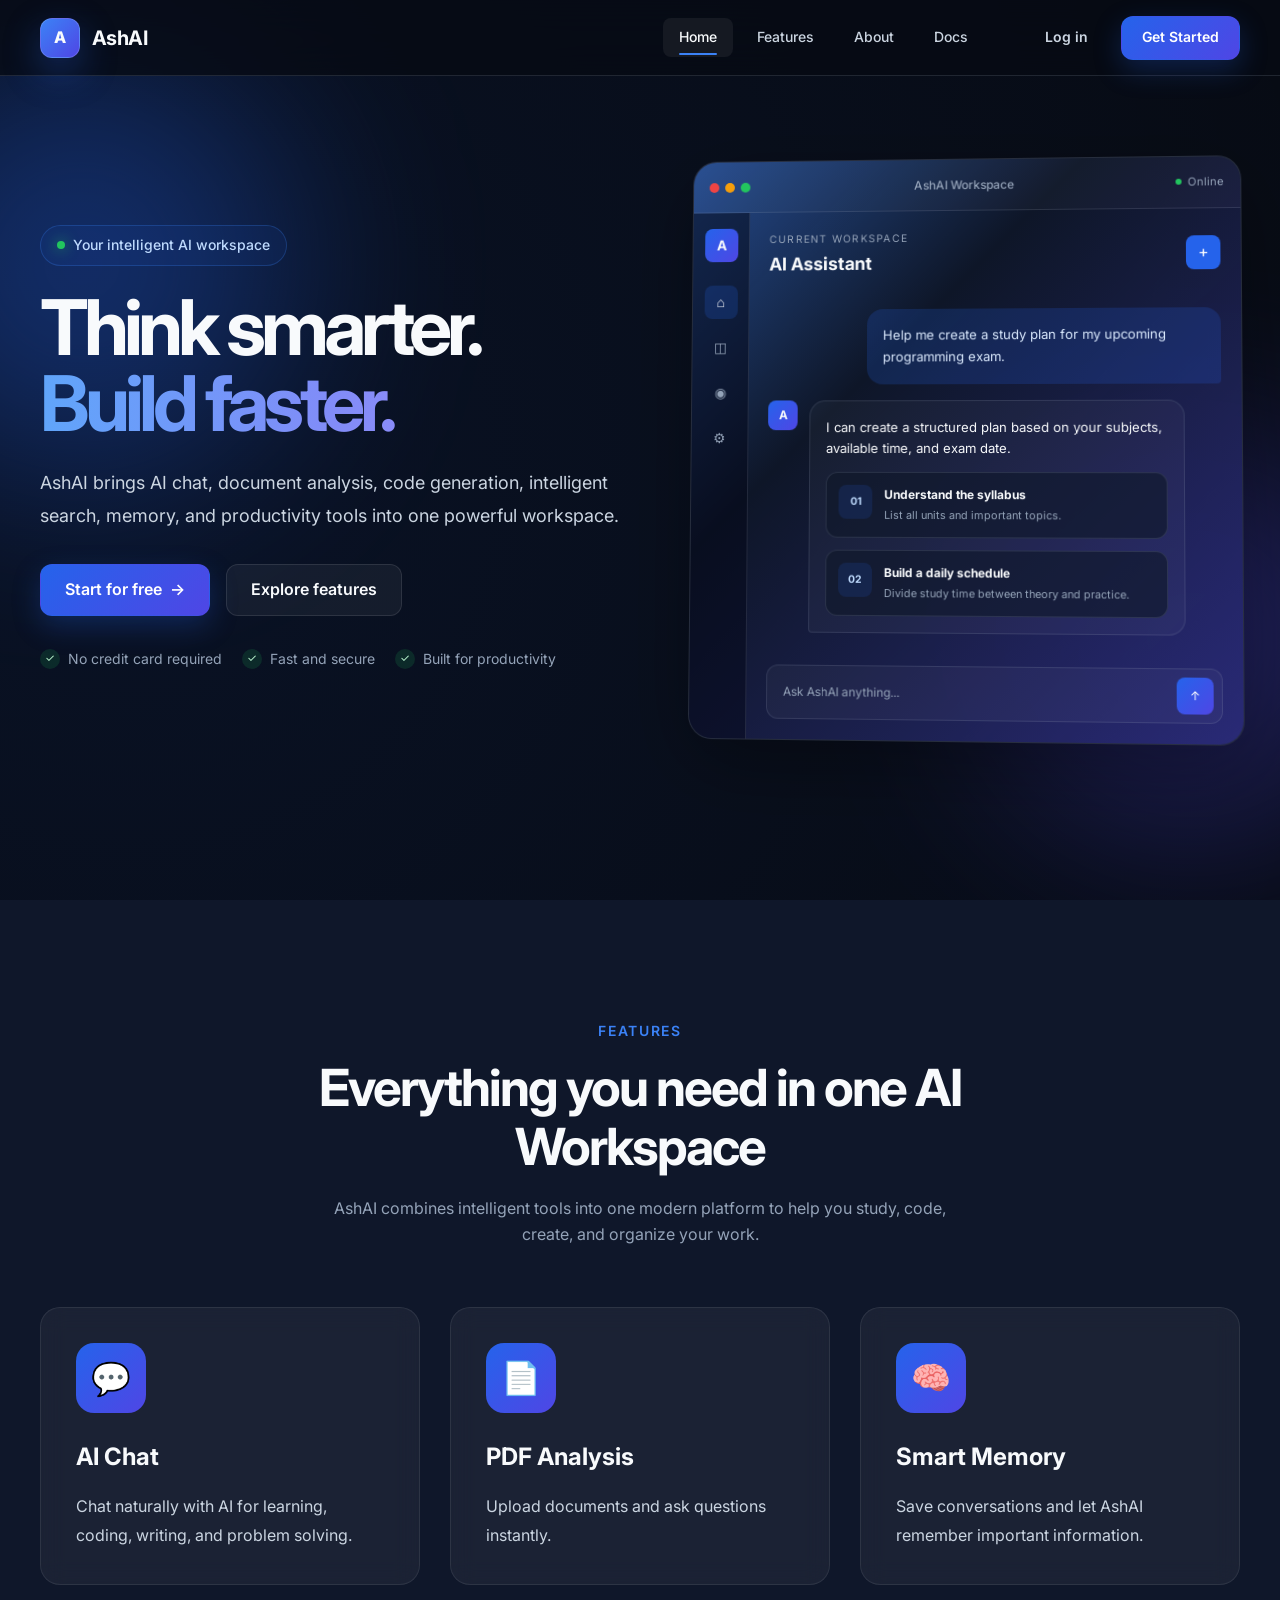
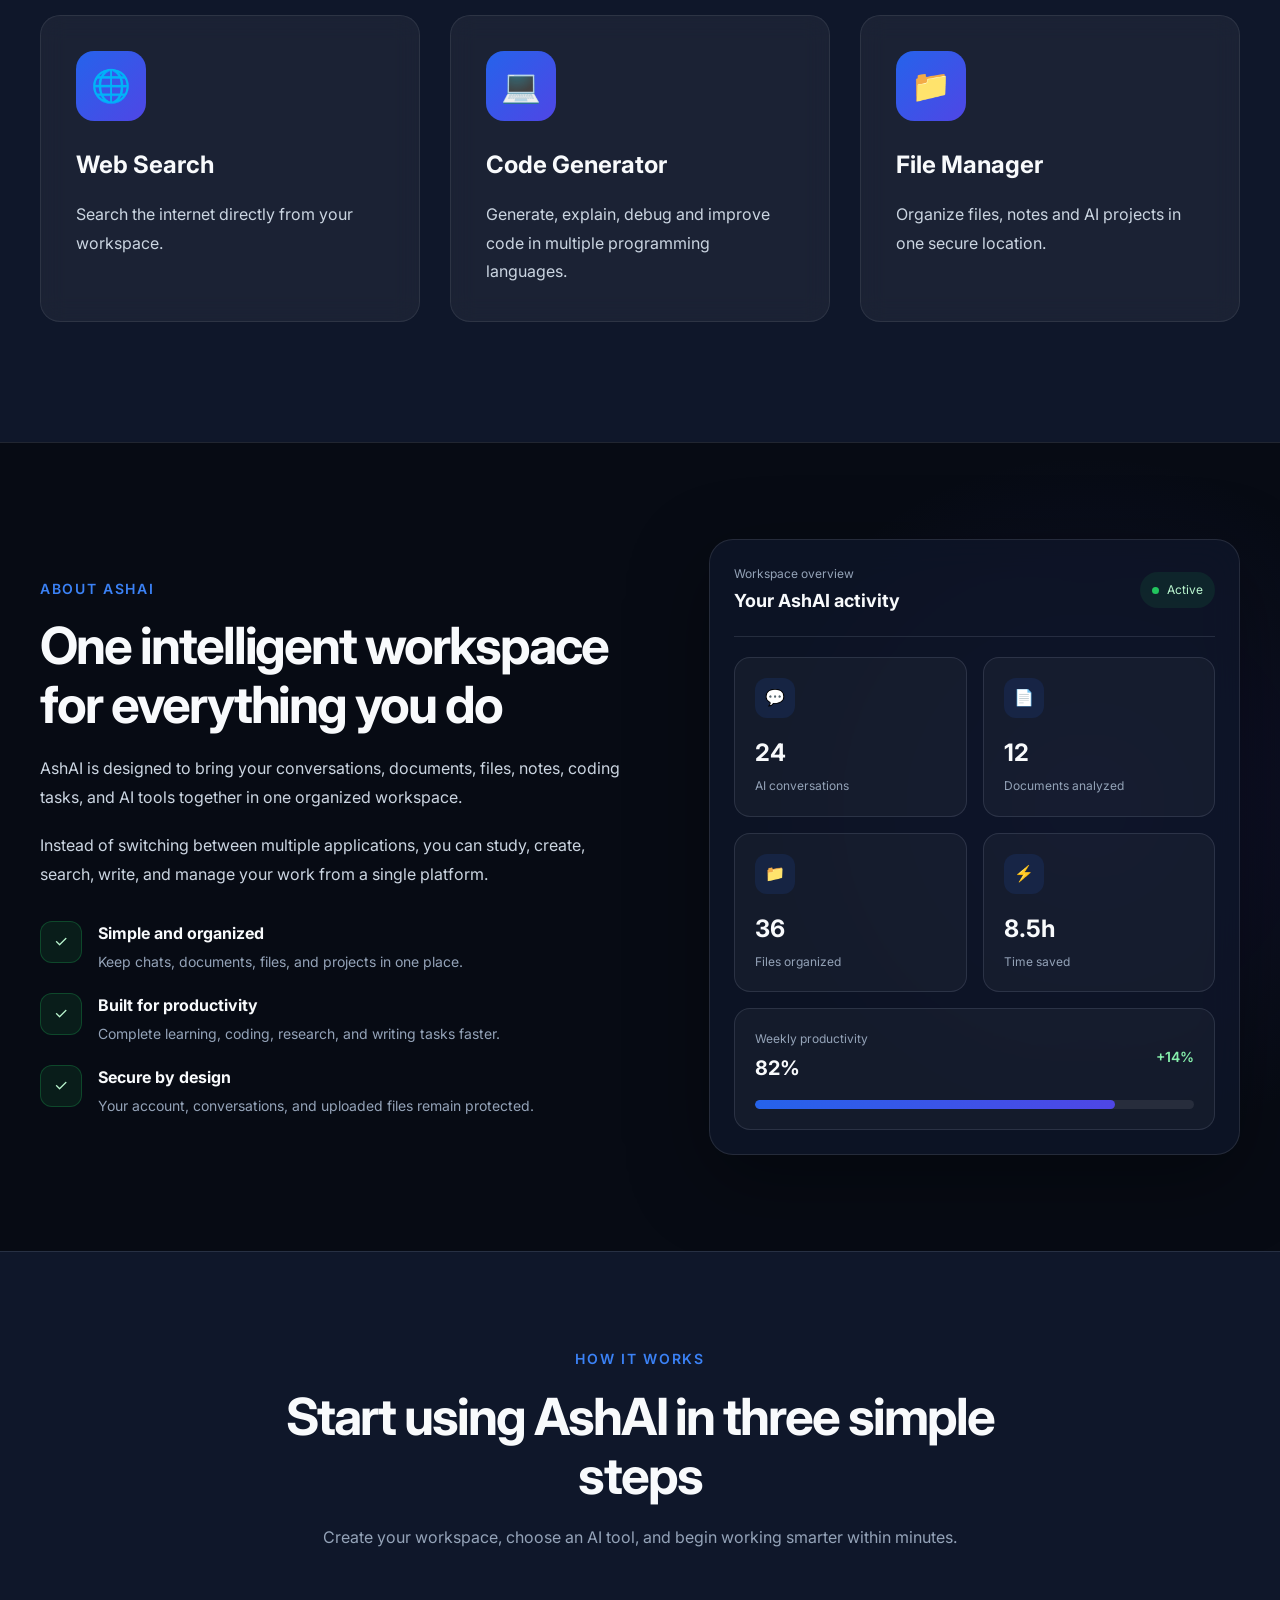
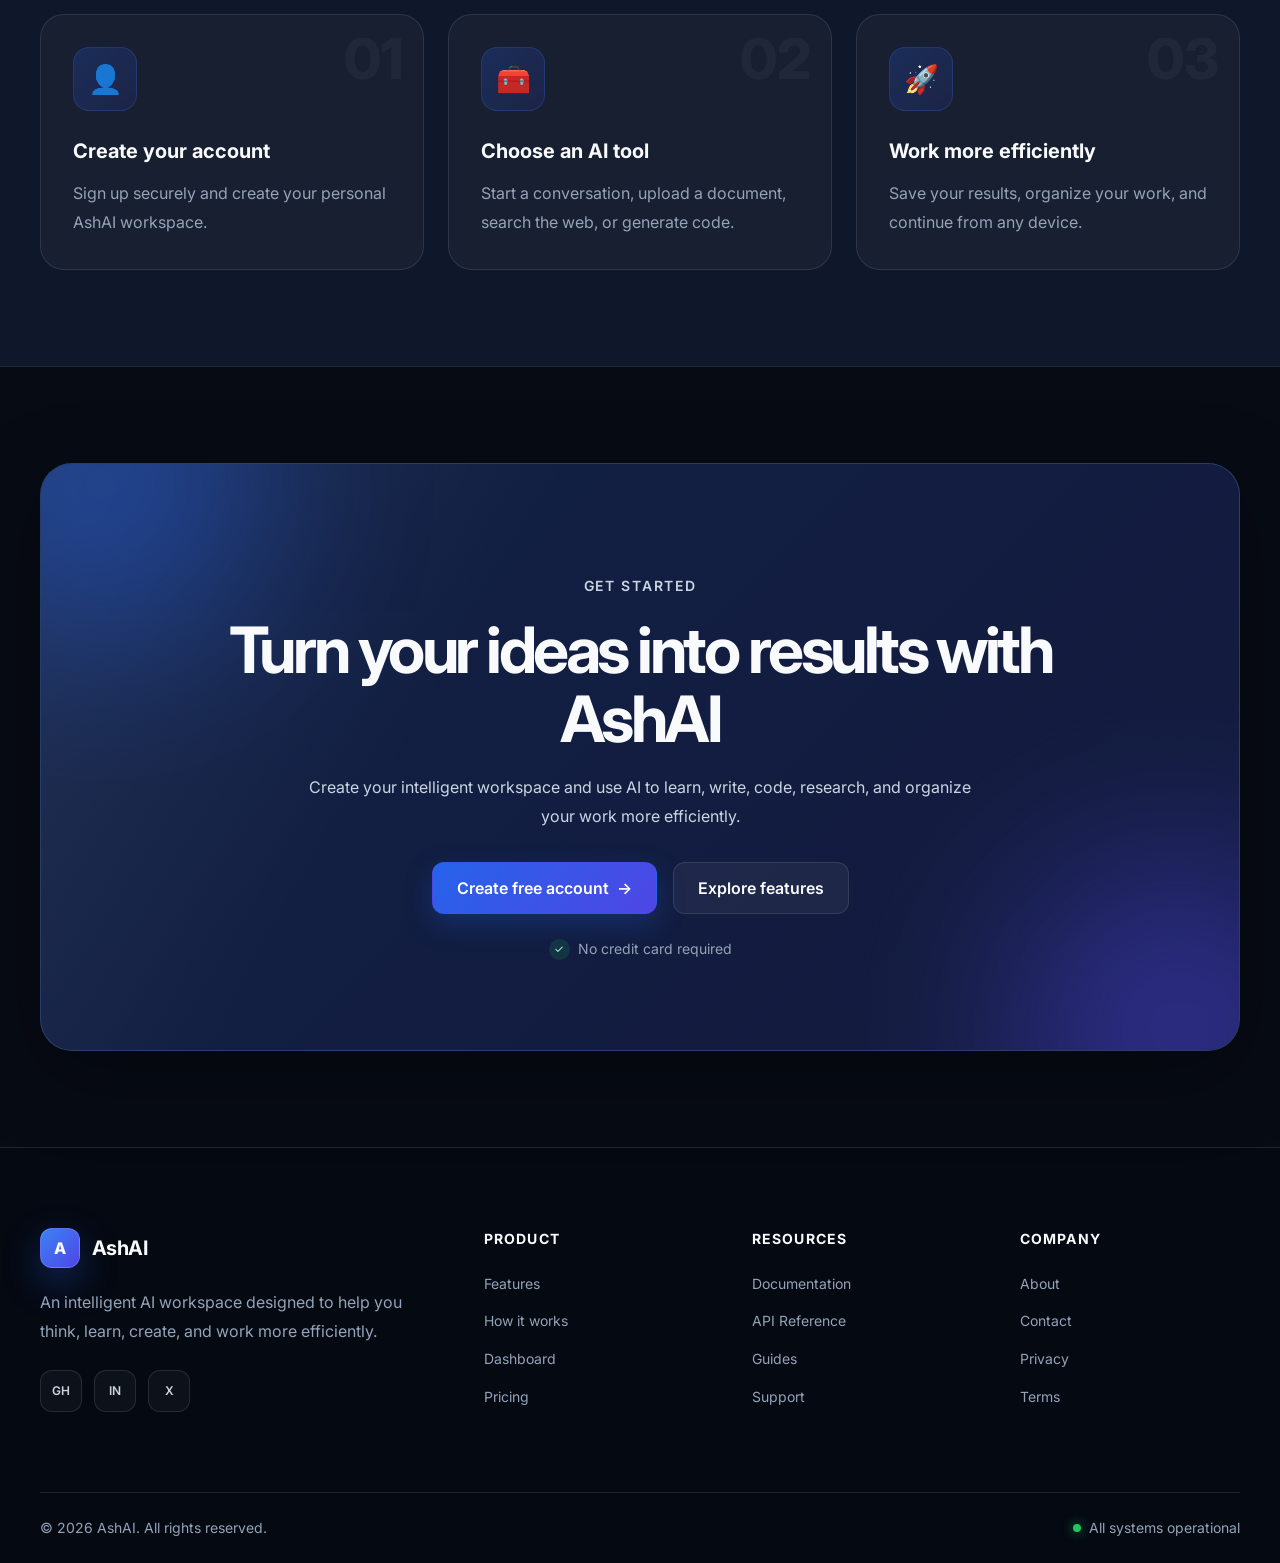
==== commit 5a20f663: "feat: complete landing page with CTA and footer" ====
--- a/frontend/index.html
+++ b/frontend/index.html
@@ -531,8 +531,170 @@
 
     </div>
 </section>
+<!-- Call To Action Section -->
+<section class="cta-section">
+    <div class="container">
+
+        <div class="cta-card">
+
+            <div class="cta-glow cta-glow-one"></div>
+            <div class="cta-glow cta-glow-two"></div>
+
+            <div class="cta-content">
+                <p class="section-label">Get started</p>
+
+                <h2>
+                    Turn your ideas into results with AshAI
+                </h2>
+
+                <p>
+                    Create your intelligent workspace and use AI to learn,
+                    write, code, research, and organize your work more efficiently.
+                </p>
+
+                <div class="cta-actions">
+                    <a
+                        href="./pages/signup.html"
+                        class="button button-primary button-large"
+                    >
+                        Create free account
+                        <span aria-hidden="true">→</span>
+                    </a>
+
+                    <a
+                        href="#features"
+                        class="button button-secondary button-large"
+                    >
+                        Explore features
+                    </a>
+                </div>
+
+                <div class="cta-note">
+                    <span>✓</span>
+                    No credit card required
+                </div>
+            </div>
+
+        </div>
+
+    </div>
+</section>
 
     </main>
+    <!-- Footer -->
+<footer class="site-footer">
+    <div class="container">
+
+        <div class="footer-main">
+
+            <div class="footer-brand-column">
+                <a href="#home" class="brand footer-brand">
+                    <span class="brand-logo">A</span>
+                    <span class="brand-name">AshAI</span>
+                </a>
+
+                <p>
+                    An intelligent AI workspace designed to help you think,
+                    learn, create, and work more efficiently.
+                </p>
+
+                <div class="footer-social-links">
+                    <a href="#" aria-label="GitHub">
+                        GH
+                    </a>
+
+                    <a href="#" aria-label="LinkedIn">
+                        IN
+                    </a>
+
+                    <a href="#" aria-label="Twitter">
+                        X
+                    </a>
+                </div>
+            </div>
+
+            <div class="footer-links-column">
+                <h3>Product</h3>
+
+                <ul>
+                    <li>
+                        <a href="#features">Features</a>
+                    </li>
+
+                    <li>
+                        <a href="#how-it-works">How it works</a>
+                    </li>
+
+                    <li>
+                        <a href="./pages/dashboard.html">Dashboard</a>
+                    </li>
+
+                    <li>
+                        <a href="#">Pricing</a>
+                    </li>
+                </ul>
+            </div>
+
+            <div class="footer-links-column">
+                <h3>Resources</h3>
+
+                <ul>
+                    <li>
+                        <a href="#docs">Documentation</a>
+                    </li>
+
+                    <li>
+                        <a href="#">API Reference</a>
+                    </li>
+
+                    <li>
+                        <a href="#">Guides</a>
+                    </li>
+
+                    <li>
+                        <a href="#">Support</a>
+                    </li>
+                </ul>
+            </div>
+
+            <div class="footer-links-column">
+                <h3>Company</h3>
+
+                <ul>
+                    <li>
+                        <a href="#about">About</a>
+                    </li>
+
+                    <li>
+                        <a href="#">Contact</a>
+                    </li>
+
+                    <li>
+                        <a href="#">Privacy</a>
+                    </li>
+
+                    <li>
+                        <a href="#">Terms</a>
+                    </li>
+                </ul>
+            </div>
+
+        </div>
+
+        <div class="footer-bottom">
+            <p>
+                © <span id="currentYear"></span> AshAI.
+                All rights reserved.
+            </p>
+
+            <p class="footer-status">
+                <span></span>
+                All systems operational
+            </p>
+        </div>
+
+    </div>
+</footer>
 
     <script src="./js/app.js"></script>
 </body>
--- a/frontend/css/global.css
+++ b/frontend/css/global.css
@@ -1309,4 +1309,273 @@
 .features-section > .container > .section-description {
     text-align: center;
     margin-inline: auto;
+}
+/* ==========================
+   CALL TO ACTION
+========================== */
+
+.cta-section {
+    padding: var(--space-24) 0;
+    border-top: 1px solid var(--color-border);
+    background-color: var(--color-background);
+}
+
+.cta-card {
+    position: relative;
+    padding: clamp(3rem, 7vw, 6rem);
+    overflow: hidden;
+    border: 1px solid rgba(96, 165, 250, 0.25);
+    border-radius: 2rem;
+    text-align: center;
+    background:
+        linear-gradient(
+            135deg,
+            rgba(37, 99, 235, 0.16),
+            rgba(79, 70, 229, 0.12)
+        ),
+        rgba(15, 23, 42, 0.85);
+    box-shadow: var(--shadow-lg);
+}
+
+.cta-card::before {
+    position: absolute;
+    inset: 0;
+    pointer-events: none;
+    background:
+        linear-gradient(
+            120deg,
+            rgba(255, 255, 255, 0.08),
+            transparent 35%
+        );
+    content: "";
+}
+
+.cta-content {
+    position: relative;
+    z-index: 2;
+    max-width: 850px;
+    margin-inline: auto;
+}
+
+.cta-content h2 {
+    margin-top: var(--space-4);
+    font-size: clamp(2.25rem, 5vw, 4.5rem);
+    line-height: 1.08;
+    letter-spacing: -0.055em;
+}
+
+.cta-content > p {
+    max-width: 690px;
+    margin: var(--space-5) auto 0;
+    color: var(--color-text-secondary);
+    line-height: 1.8;
+}
+
+.cta-actions {
+    display: flex;
+    justify-content: center;
+    flex-wrap: wrap;
+    gap: var(--space-4);
+    margin-top: var(--space-8);
+}
+
+.cta-note {
+    display: inline-flex;
+    align-items: center;
+    gap: var(--space-2);
+    margin-top: var(--space-6);
+    font-size: var(--font-size-sm);
+    color: var(--color-text-muted);
+}
+
+.cta-note span {
+    display: grid;
+    width: 21px;
+    height: 21px;
+    place-items: center;
+    border-radius: 50%;
+    font-size: 0.7rem;
+    color: #bbf7d0;
+    background-color: rgba(34, 197, 94, 0.14);
+}
+
+.cta-glow {
+    position: absolute;
+    border-radius: 50%;
+    filter: blur(90px);
+    opacity: 0.45;
+}
+
+.cta-glow-one {
+    top: -140px;
+    left: -100px;
+    width: 320px;
+    height: 320px;
+    background-color: var(--color-primary);
+}
+
+.cta-glow-two {
+    right: -110px;
+    bottom: -150px;
+    width: 340px;
+    height: 340px;
+    background-color: var(--color-secondary);
+}
+
+
+/* ==========================
+   FOOTER
+========================== */
+
+.site-footer {
+    border-top: 1px solid var(--color-border);
+    background-color: #050912;
+}
+
+.footer-main {
+    display: grid;
+    grid-template-columns: 1.8fr repeat(3, 1fr);
+    gap: var(--space-12);
+    padding: var(--space-20) 0;
+}
+
+.footer-brand-column {
+    max-width: 380px;
+}
+
+.footer-brand {
+    width: fit-content;
+}
+
+.footer-brand-column > p {
+    margin-top: var(--space-5);
+    color: var(--color-text-muted);
+    line-height: 1.8;
+}
+
+.footer-social-links {
+    display: flex;
+    gap: var(--space-3);
+    margin-top: var(--space-6);
+}
+
+.footer-social-links a {
+    display: grid;
+    width: 42px;
+    height: 42px;
+    place-items: center;
+    border: 1px solid var(--color-border);
+    border-radius: var(--radius-md);
+    font-size: var(--font-size-xs);
+    font-weight: var(--font-weight-semibold);
+    color: var(--color-text-secondary);
+    background-color: rgba(255, 255, 255, 0.035);
+    transition:
+        transform var(--transition-fast),
+        color var(--transition-fast),
+        border-color var(--transition-fast),
+        background-color var(--transition-fast);
+}
+
+.footer-social-links a:hover {
+    transform: translateY(-3px);
+    color: #ffffff;
+    border-color: rgba(59, 130, 246, 0.5);
+    background-color: rgba(37, 99, 235, 0.12);
+}
+
+.footer-links-column h3 {
+    margin-bottom: var(--space-5);
+    font-size: var(--font-size-sm);
+    text-transform: uppercase;
+    letter-spacing: 0.08em;
+    color: var(--color-text-primary);
+}
+
+.footer-links-column ul {
+    display: grid;
+    gap: var(--space-3);
+}
+
+.footer-links-column a {
+    font-size: var(--font-size-sm);
+    color: var(--color-text-muted);
+    transition:
+        color var(--transition-fast),
+        transform var(--transition-fast);
+}
+
+.footer-links-column a:hover {
+    display: inline-block;
+    color: var(--color-primary-light);
+    transform: translateX(3px);
+}
+
+.footer-bottom {
+    display: flex;
+    align-items: center;
+    justify-content: space-between;
+    gap: var(--space-5);
+    padding: var(--space-6) 0;
+    border-top: 1px solid var(--color-border);
+    font-size: var(--font-size-sm);
+    color: var(--color-text-muted);
+}
+
+.footer-status {
+    display: flex;
+    align-items: center;
+    gap: var(--space-2);
+}
+
+.footer-status span {
+    width: 8px;
+    height: 8px;
+    border-radius: 50%;
+    background-color: var(--color-success);
+    box-shadow: 0 0 12px rgba(34, 197, 94, 0.65);
+}
+
+
+/* ==========================
+   CTA AND FOOTER RESPONSIVE
+========================== */
+
+@media (max-width: 900px) {
+    .footer-main {
+        grid-template-columns: repeat(2, 1fr);
+    }
+
+    .footer-brand-column {
+        max-width: none;
+    }
+}
+
+@media (max-width: 600px) {
+    .cta-section {
+        padding-block: var(--space-16);
+    }
+
+    .cta-card {
+        padding: var(--space-12) var(--space-5);
+        border-radius: var(--radius-xl);
+    }
+
+    .cta-actions {
+        flex-direction: column;
+    }
+
+    .cta-actions .button {
+        width: 100%;
+    }
+
+    .footer-main {
+        grid-template-columns: 1fr;
+        padding-block: var(--space-16);
+    }
+
+    .footer-bottom {
+        align-items: flex-start;
+        flex-direction: column;
+    }
 }
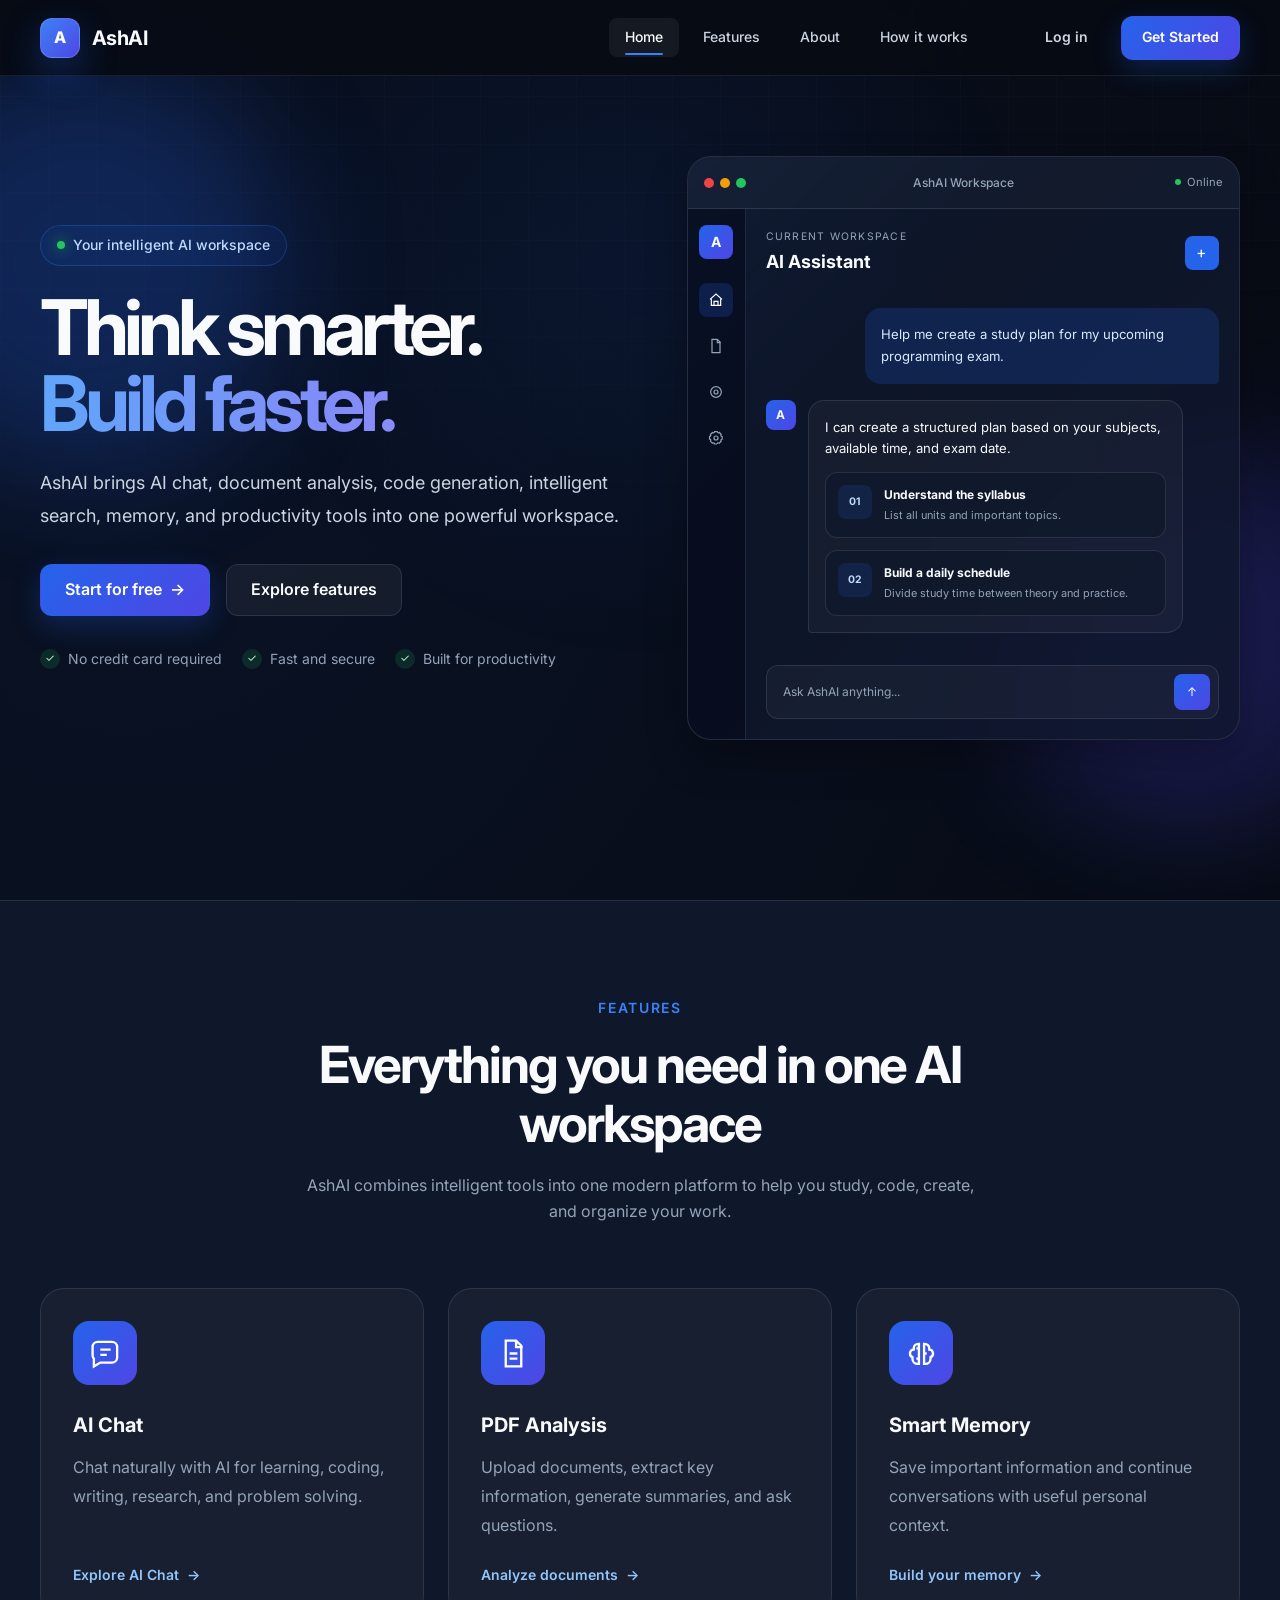
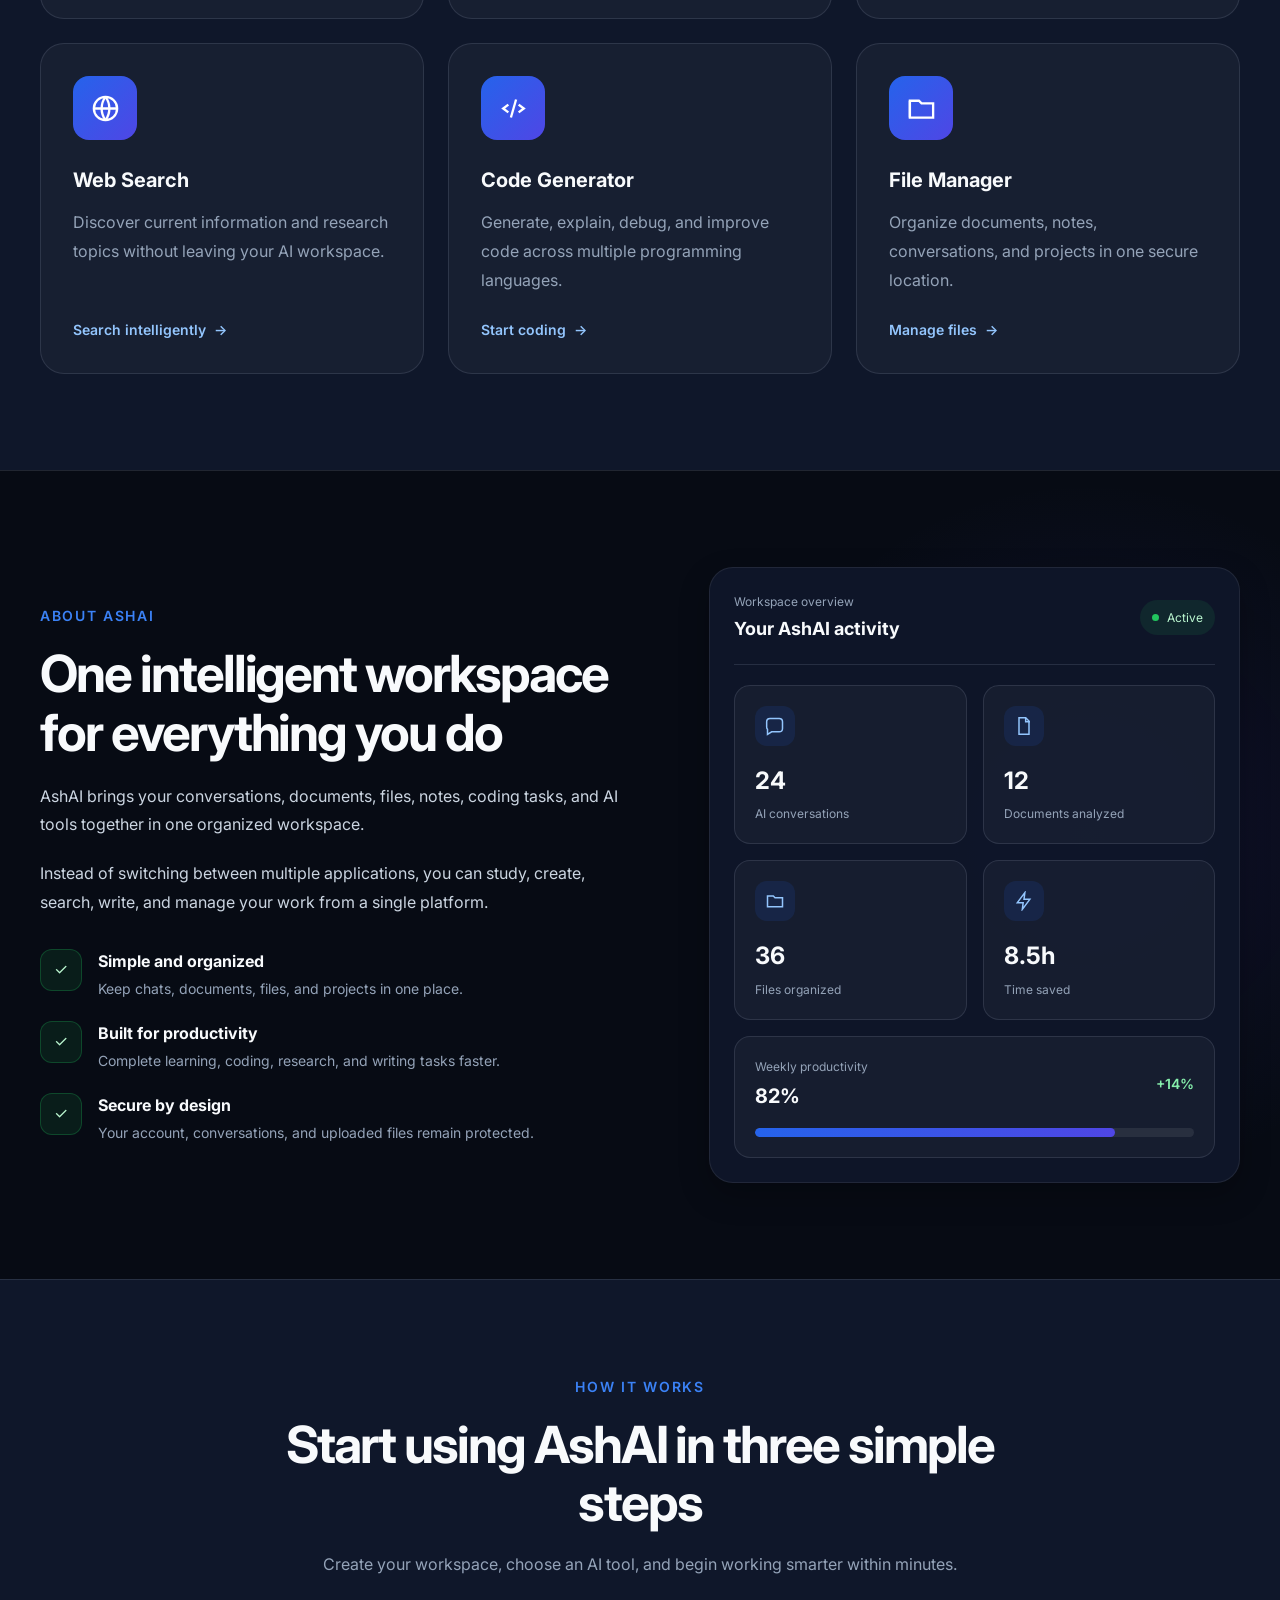
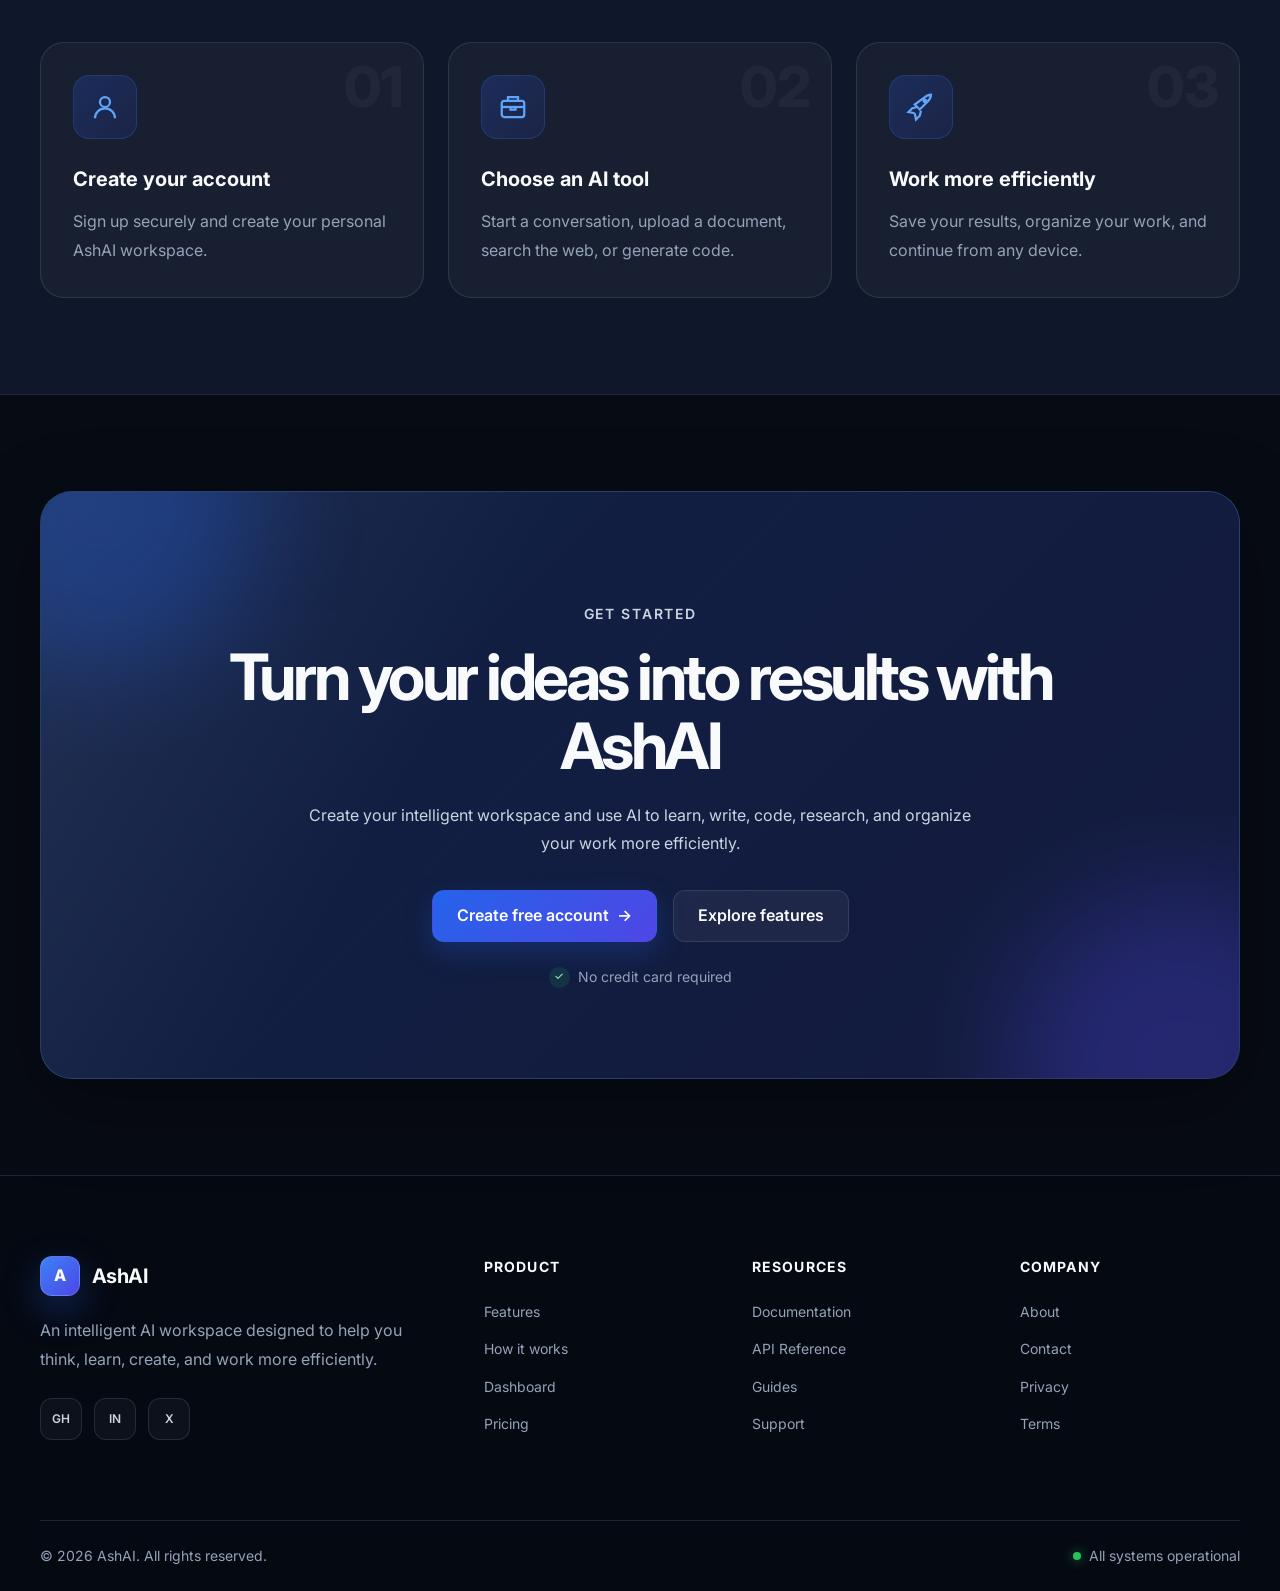
==== commit 529d12ea: "feat: improve landing page UI, responsiveness and accessibility" ====
--- a/frontend/index.html
+++ b/frontend/index.html
@@ -1,57 +1,66 @@
 <!DOCTYPE html>
 <html lang="en">
+
 <head>
     <meta charset="UTF-8">
 
-    <meta
-        name="viewport"
-        content="width=device-width, initial-scale=1.0"
-    >
-
-    <meta
-        name="description"
-        content="AshAI is an intelligent AI workspace for chatting, learning, coding, creating, and managing knowledge."
-    >
+    <meta name="viewport" content="width=device-width, initial-scale=1.0">
+
+    <meta name="description"
+        content="AshAI is an intelligent AI workspace for chatting, learning, coding, creating, and managing knowledge.">
+
+    <meta name="theme-color" content="#070b14">
 
     <title>AshAI | Your Intelligent AI Workspace</title>
 
     <link rel="preconnect" href="https://fonts.googleapis.com">
     <link rel="preconnect" href="https://fonts.gstatic.com" crossorigin>
 
-    <link
-        href="https://fonts.googleapis.com/css2?family=Inter:wght@400;500;600;700;800&display=swap"
-        rel="stylesheet"
-    >
+    <link href="https://fonts.googleapis.com/css2?family=Inter:wght@400;500;600;700;800&display=swap" rel="stylesheet">
 
     <link rel="stylesheet" href="./css/variables.css">
     <link rel="stylesheet" href="./css/global.css">
+    <script>
+        document.documentElement.classList.add("js");
+    </script>
 </head>
 
 <body>
+
+    <a class="skip-link" href="#mainContent">
+    Skip to main content
+</a>
+
+    <!-- Page Loader -->
+    <div class="page-loader" id="pageLoader">
+        <div class="loader-logo">A</div>
+
+        <div class="loader-text">
+            Loading AshAI
+            <span class="loader-dots"></span>
+        </div>
+    </div>
+
+
 
     <!-- Header -->
     <header class="site-header">
-        <nav class="navbar container">
-
-            <a href="./index.html" class="brand" aria-label="AshAI home">
+        <nav class="navbar container" aria-label="Main navigation">
+
+            <a href="#home" class="brand" aria-label="AshAI home">
                 <span class="brand-logo">A</span>
                 <span class="brand-name">AshAI</span>
             </a>
 
-            <button
-                class="mobile-menu-button"
-                id="mobileMenuButton"
-                type="button"
-                aria-label="Open navigation menu"
-                aria-expanded="false"
-                aria-controls="navigationMenu"
-            >
+            <button id="mobileMenuButton" class="mobile-menu-button" type="button" aria-label="Open navigation menu"
+                aria-controls="navigationMenu" aria-expanded="false">
                 <span></span>
                 <span></span>
                 <span></span>
             </button>
 
             <div class="navigation-menu" id="navigationMenu">
+
                 <ul class="navigation-links">
                     <li>
                         <a href="#home" class="navigation-link active">
@@ -72,8 +81,8 @@
                     </li>
 
                     <li>
-                        <a href="#docs" class="navigation-link">
-                            Docs
+                        <a href="#how-it-works" class="navigation-link">
+                            How it works
                         </a>
                     </li>
                 </ul>
@@ -87,17 +96,19 @@
                         Get Started
                     </a>
                 </div>
+
             </div>
 
         </nav>
     </header>
 
     <!-- Main Content -->
-    <main>
+    <main id="mainContent" tabindex="-1">
 
         <!-- Hero Section -->
         <section class="hero-section" id="home">
-            <div class="hero-background">
+
+            <div class="hero-background" aria-hidden="true">
                 <div class="hero-glow hero-glow-one"></div>
                 <div class="hero-glow hero-glow-two"></div>
             </div>
@@ -105,6 +116,7 @@
             <div class="container hero-container">
 
                 <div class="hero-content">
+
                     <div class="hero-badge">
                         <span class="hero-badge-dot"></span>
                         Your intelligent AI workspace
@@ -122,23 +134,18 @@
                     </p>
 
                     <div class="hero-actions">
-                        <a
-                            href="./pages/signup.html"
-                            class="button button-primary button-large"
-                        >
+                        <a href="./pages/signup.html" class="button button-primary button-large">
                             Start for free
                             <span aria-hidden="true">→</span>
                         </a>
 
-                        <a
-                            href="#features"
-                            class="button button-secondary button-large"
-                        >
+                        <a href="#features" class="button button-secondary button-large">
                             Explore features
                         </a>
                     </div>
 
                     <div class="hero-trust">
+
                         <div class="trust-item">
                             <span class="trust-icon">✓</span>
                             No credit card required
@@ -153,14 +160,18 @@
                             <span class="trust-icon">✓</span>
                             Built for productivity
                         </div>
+
                     </div>
-                </div>
-
+
+                </div>
+
+                <!-- Hero Workspace Preview -->
                 <div class="hero-preview">
                     <div class="preview-window">
 
                         <div class="preview-header">
-                            <div class="window-controls">
+
+                            <div class="window-controls" aria-hidden="true">
                                 <span class="window-control"></span>
                                 <span class="window-control"></span>
                                 <span class="window-control"></span>
@@ -174,84 +185,133 @@
                                 <span></span>
                                 Online
                             </div>
+
                         </div>
 
                         <div class="preview-body">
 
-                            <aside class="preview-sidebar">
+                            <aside class="preview-sidebar" aria-label="Workspace navigation preview">
                                 <div class="preview-sidebar-brand">
                                     <span>A</span>
                                 </div>
 
-                                <div class="preview-sidebar-item active">
-                                    <span>⌂</span>
+                                <div class="preview-sidebar-item active" aria-label="Home">
+                                    <svg viewBox="0 0 24 24" fill="none" stroke="currentColor" stroke-width="1.8"
+                                        aria-hidden="true">
+                                        <path d="m3 11 9-8 9 8"></path>
+                                        <path d="M5 10v10h14V10"></path>
+                                        <path d="M9 20v-6h6v6"></path>
+                                    </svg>
                                 </div>
 
-                                <div class="preview-sidebar-item">
-                                    <span>◫</span>
+                                <div class="preview-sidebar-item" aria-label="Documents">
+                                    <svg viewBox="0 0 24 24" fill="none" stroke="currentColor" stroke-width="1.8"
+                                        aria-hidden="true">
+                                        <path d="M6 2h8l4 4v16H6z"></path>
+                                        <path d="M14 2v5h5"></path>
+                                    </svg>
                                 </div>
 
-                                <div class="preview-sidebar-item">
-                                    <span>◉</span>
+                                <div class="preview-sidebar-item" aria-label="Memory">
+                                    <svg viewBox="0 0 24 24" fill="none" stroke="currentColor" stroke-width="1.8"
+                                        aria-hidden="true">
+                                        <circle cx="12" cy="12" r="8"></circle>
+                                        <circle cx="12" cy="12" r="3"></circle>
+                                    </svg>
                                 </div>
 
-                                <div class="preview-sidebar-item">
-                                    <span>⚙</span>
+                                <div class="preview-sidebar-item" aria-label="Settings">
+                                    <svg viewBox="0 0 24 24" fill="none" stroke="currentColor" stroke-width="1.8"
+                                        aria-hidden="true">
+                                        <circle cx="12" cy="12" r="3"></circle>
+                                        <path
+                                            d="M19.4 15a1.7 1.7 0 0 0 .34 1.88l.06.06-2.83 2.83-.06-.06A1.7 1.7 0 0 0 15 19.4a1.7 1.7 0 0 0-1 .6 1.7 1.7 0 0 0-.4 1.1V21H9.6v-.09A1.7 1.7 0 0 0 8.5 19.4a1.7 1.7 0 0 0-1.88.34l-.06.06-2.83-2.83.06-.06A1.7 1.7 0 0 0 4.1 15a1.7 1.7 0 0 0-.6-1 1.7 1.7 0 0 0-1.1-.4H2.3V9.6h.09A1.7 1.7 0 0 0 4.1 8.5a1.7 1.7 0 0 0-.34-1.88l-.06-.06 2.83-2.83.06.06A1.7 1.7 0 0 0 8.5 4.1a1.7 1.7 0 0 0 1-.6 1.7 1.7 0 0 0 .4-1.1V2.3h4v.09A1.7 1.7 0 0 0 15 4.1a1.7 1.7 0 0 0 1.88-.34l.06-.06 2.83 2.83-.06.06A1.7 1.7 0 0 0 19.4 8.5a1.7 1.7 0 0 0 .6 1 1.7 1.7 0 0 0 1.1.4h.09v4h-.09A1.7 1.7 0 0 0 19.4 15Z">
+                                        </path>
+                                    </svg>
                                 </div>
+
                             </aside>
 
                             <div class="preview-chat">
+
                                 <div class="preview-chat-header">
+
                                     <div>
-                                        <p class="preview-label">Current workspace</p>
+                                        <p class="preview-label">
+                                            Current workspace
+                                        </p>
+
                                         <h2>AI Assistant</h2>
                                     </div>
 
                                     <button type="button" aria-label="Create new chat">
                                         +
                                     </button>
+
                                 </div>
 
                                 <div class="preview-messages">
+
                                     <div class="message message-user">
                                         <p>
-                                            Help me create a study plan for my upcoming
-                                            programming exam.
+                                            Help me create a study plan for my
+                                            upcoming programming exam.
                                         </p>
                                     </div>
 
                                     <div class="message message-ai">
+
                                         <div class="message-avatar">A</div>
 
                                         <div>
                                             <p>
-                                                I can create a structured plan based on your
-                                                subjects, available time, and exam date.
+                                                I can create a structured plan based
+                                                on your subjects, available time,
+                                                and exam date.
                                             </p>
 
                                             <div class="message-card">
-                                                <div class="message-card-icon">01</div>
+
+                                                <div class="message-card-icon">
+                                                    01
+                                                </div>
 
                                                 <div>
-                                                    <strong>Understand the syllabus</strong>
+                                                    <strong>
+                                                        Understand the syllabus
+                                                    </strong>
+
                                                     <span>
-                                                        List all units and important topics.
+                                                        List all units and important
+                                                        topics.
                                                     </span>
                                                 </div>
+
                                             </div>
 
                                             <div class="message-card">
-                                                <div class="message-card-icon">02</div>
+
+                                                <div class="message-card-icon">
+                                                    02
+                                                </div>
 
                                                 <div>
-                                                    <strong>Build a daily schedule</strong>
+                                                    <strong>
+                                                        Build a daily schedule
+                                                    </strong>
+
                                                     <span>
-                                                        Divide study time between theory and practice.
+                                                        Divide study time between
+                                                        theory and practice.
                                                     </span>
                                                 </div>
+
                                             </div>
+
                                         </div>
+
                                     </div>
+
                                 </div>
 
                                 <div class="preview-input">
@@ -261,441 +321,678 @@
                                         ↑
                                     </button>
                                 </div>
-                            </div>
-
-                        </div>
+
+                            </div>
+
+                        </div>
+
                     </div>
+                </div>
+
+            </div>
+
+        </section>
+
+        <!-- Features Section -->
+        <section class="features-section reveal-section" id="features">
+            <div class="container">
+
+                <div class="section-heading">
+                    <p class="section-label">
+                        Features
+                    </p>
+
+                    <h2 class="section-title">
+                        Everything you need in one AI workspace
+                    </h2>
+
+                    <p class="section-description">
+                        AshAI combines intelligent tools into one modern
+                        platform to help you study, code, create, and
+                        organize your work.
+                    </p>
+                </div>
+
+                <div class="features-grid">
+
+                    <!-- AI Chat -->
+                    <article class="feature-card reveal-item">
+
+                        <div class="feature-icon" aria-hidden="true">
+                            <svg viewBox="0 0 24 24" fill="none" stroke="currentColor" stroke-width="1.8">
+                                <path
+                                    d="M21 15a4 4 0 0 1-4 4H8l-5 3v-6a4 4 0 0 1-1-3V7a4 4 0 0 1 4-4h11a4 4 0 0 1 4 4z">
+                                </path>
+                                <path d="M8 9h8"></path>
+                                <path d="M8 13h5"></path>
+                            </svg>
+                        </div>
+
+                        <h3>AI Chat</h3>
+
+                        <p>
+                            Chat naturally with AI for learning, coding,
+                            writing, research, and problem solving.
+                        </p>
+
+                        <a href="./pages/signup.html" class="feature-link">
+                            Explore AI Chat
+                            <span aria-hidden="true">→</span>
+                        </a>
+
+                    </article>
+
+                    <!-- PDF Analysis -->
+                    <article class="feature-card reveal-item">
+
+                        <div class="feature-icon" aria-hidden="true">
+                            <svg viewBox="0 0 24 24" fill="none" stroke="currentColor" stroke-width="1.8">
+                                <path d="M6 2h8l4 4v16H6z"></path>
+                                <path d="M14 2v5h5"></path>
+                                <path d="M9 12h6"></path>
+                                <path d="M9 16h6"></path>
+                            </svg>
+                        </div>
+
+                        <h3>PDF Analysis</h3>
+
+                        <p>
+                            Upload documents, extract key information,
+                            generate summaries, and ask questions.
+                        </p>
+
+                        <a href="./pages/signup.html" class="feature-link">
+                            Analyze documents
+                            <span aria-hidden="true">→</span>
+                        </a>
+
+                    </article>
+
+                    <!-- Smart Memory -->
+                    <article class="feature-card reveal-item">
+
+                        <div class="feature-icon" aria-hidden="true">
+                            <svg viewBox="0 0 24 24" fill="none" stroke="currentColor" stroke-width="1.8">
+                                <path d="M9.5 4.5A3.5 3.5 0 0 0 6 8v1a3 3 0 0 0-1 5.8V16a4 4 0 0 0 4 4h1V4.5z"></path>
+                                <path d="M14.5 4.5A3.5 3.5 0 0 1 18 8v1a3 3 0 0 1 1 5.8V16a4 4 0 0 1-4 4h-1V4.5z">
+                                </path>
+                                <path d="M10 8H8"></path>
+                                <path d="M16 12h-2"></path>
+                                <path d="M10 16H8"></path>
+                            </svg>
+                        </div>
+
+                        <h3>Smart Memory</h3>
+
+                        <p>
+                            Save important information and continue
+                            conversations with useful personal context.
+                        </p>
+
+                        <a href="./pages/signup.html" class="feature-link">
+                            Build your memory
+                            <span aria-hidden="true">→</span>
+                        </a>
+
+                    </article>
+
+                    <!-- Web Search -->
+                    <article class="feature-card reveal-item">
+
+                        <div class="feature-icon" aria-hidden="true">
+                            <svg viewBox="0 0 24 24" fill="none" stroke="currentColor" stroke-width="1.8">
+                                <circle cx="12" cy="12" r="9"></circle>
+                                <path d="M3 12h18"></path>
+                                <path d="M12 3a15 15 0 0 1 0 18"></path>
+                                <path d="M12 3a15 15 0 0 0 0 18"></path>
+                            </svg>
+                        </div>
+
+                        <h3>Web Search</h3>
+
+                        <p>
+                            Discover current information and research
+                            topics without leaving your AI workspace.
+                        </p>
+
+                        <a href="./pages/signup.html" class="feature-link">
+                            Search intelligently
+                            <span aria-hidden="true">→</span>
+                        </a>
+
+                    </article>
+
+                    <!-- Code Generator -->
+                    <article class="feature-card reveal-item">
+
+                        <div class="feature-icon" aria-hidden="true">
+                            <svg viewBox="0 0 24 24" fill="none" stroke="currentColor" stroke-width="1.8">
+                                <path d="m8 9-4 3 4 3"></path>
+                                <path d="m16 9 4 3-4 3"></path>
+                                <path d="m14 5-4 14"></path>
+                            </svg>
+                        </div>
+
+                        <h3>Code Generator</h3>
+
+                        <p>
+                            Generate, explain, debug, and improve code
+                            across multiple programming languages.
+                        </p>
+
+                        <a href="./pages/signup.html" class="feature-link">
+                            Start coding
+                            <span aria-hidden="true">→</span>
+                        </a>
+
+                    </article>
+
+                    <!-- File Manager -->
+                    <article class="feature-card reveal-item">
+
+                        <div class="feature-icon" aria-hidden="true">
+                            <svg viewBox="0 0 24 24" fill="none" stroke="currentColor" stroke-width="1.8">
+                                <path d="M3 6h7l2 2h9v11H3z"></path>
+                                <path d="M3 6v13"></path>
+                            </svg>
+                        </div>
+
+                        <h3>File Manager</h3>
+
+                        <p>
+                            Organize documents, notes, conversations,
+                            and projects in one secure location.
+                        </p>
+
+                        <a href="./pages/signup.html" class="feature-link">
+                            Manage files
+                            <span aria-hidden="true">→</span>
+                        </a>
+
+                    </article>
+
                 </div>
 
             </div>
         </section>
 
-        <section class="features-section" id="features">
-
-    <div class="container">
-
-        <p class="section-label">
-            Features
-        </p>
-
-        <h2 class="section-title">
-            Everything you need in one AI Workspace
-        </h2>
-
-        <p class="section-description">
-            AshAI combines intelligent tools into one modern platform
-            to help you study, code, create, and organize your work.
-        </p>
-
-        <div class="features-grid">
-
-            <div class="feature-card">
-                <div class="feature-icon">💬</div>
-                <h3>AI Chat</h3>
+        <!-- About Section -->
+        <section class="about-section reveal-section" id="about">
+            <div class="container about-container">
+
+                <div class="about-content">
+
+                    <p class="section-label">
+                        About AshAI
+                    </p>
+
+                    <h2 class="section-title about-title">
+                        One intelligent workspace for everything you do
+                    </h2>
+
+                    <p class="about-description">
+                        AshAI brings your conversations, documents, files,
+                        notes, coding tasks, and AI tools together in one
+                        organized workspace.
+                    </p>
+
+                    <p class="about-description">
+                        Instead of switching between multiple applications,
+                        you can study, create, search, write, and manage your
+                        work from a single platform.
+                    </p>
+
+                    <div class="about-benefits">
+
+                        <div class="about-benefit">
+                            <span class="benefit-check">✓</span>
+
+                            <div>
+                                <h3>Simple and organized</h3>
+
+                                <p>
+                                    Keep chats, documents, files, and
+                                    projects in one place.
+                                </p>
+                            </div>
+                        </div>
+
+                        <div class="about-benefit">
+                            <span class="benefit-check">✓</span>
+
+                            <div>
+                                <h3>Built for productivity</h3>
+
+                                <p>
+                                    Complete learning, coding, research,
+                                    and writing tasks faster.
+                                </p>
+                            </div>
+                        </div>
+
+                        <div class="about-benefit">
+                            <span class="benefit-check">✓</span>
+
+                            <div>
+                                <h3>Secure by design</h3>
+
+                                <p>
+                                    Your account, conversations, and
+                                    uploaded files remain protected.
+                                </p>
+                            </div>
+                        </div>
+
+                    </div>
+
+                </div>
+
+                <div class="about-visual">
+
+                    <div class="about-panel reveal-item">
+
+                        <div class="about-panel-header">
+
+                            <div>
+                                <p>Workspace overview</p>
+                                <h3>Your AshAI activity</h3>
+                            </div>
+
+                            <span class="about-status">
+                                <span></span>
+                                Active
+                            </span>
+
+                        </div>
+
+                        <div class="about-stat-grid">
+
+                            <div class="about-stat-card">
+
+                                <span class="about-stat-icon" aria-hidden="true">
+                                    <svg viewBox="0 0 24 24" fill="none" stroke="currentColor" stroke-width="1.8">
+                                        <path
+                                            d="M21 15a4 4 0 0 1-4 4H8l-5 3v-6a4 4 0 0 1-1-3V7a4 4 0 0 1 4-4h11a4 4 0 0 1 4 4z">
+                                        </path>
+                                    </svg>
+                                </span>
+
+                                <strong>24</strong>
+                                <p>AI conversations</p>
+
+                            </div>
+
+                            <div class="about-stat-card">
+
+                                <span class="about-stat-icon" aria-hidden="true">
+                                    <svg viewBox="0 0 24 24" fill="none" stroke="currentColor" stroke-width="1.8">
+                                        <path d="M6 2h8l4 4v16H6z"></path>
+                                        <path d="M14 2v5h5"></path>
+                                    </svg>
+                                </span>
+
+                                <strong>12</strong>
+                                <p>Documents analyzed</p>
+
+                            </div>
+
+                            <div class="about-stat-card">
+
+                                <span class="about-stat-icon" aria-hidden="true">
+                                    <svg viewBox="0 0 24 24" fill="none" stroke="currentColor" stroke-width="1.8">
+                                        <path d="M3 6h7l2 2h9v11H3z"></path>
+                                    </svg>
+                                </span>
+
+                                <strong>36</strong>
+                                <p>Files organized</p>
+
+                            </div>
+
+                            <div class="about-stat-card">
+
+                                <span class="about-stat-icon" aria-hidden="true">
+                                    <svg viewBox="0 0 24 24" fill="none" stroke="currentColor" stroke-width="1.8">
+                                        <path d="m13 2-9 12h7l-1 8 9-12h-7z"></path>
+                                    </svg>
+                                </span>
+
+                                <strong>8.5h</strong>
+                                <p>Time saved</p>
+
+                            </div>
+
+                        </div>
+
+                        <div class="about-progress-card">
+
+                            <div class="progress-header">
+
+                                <div>
+                                    <p>Weekly productivity</p>
+                                    <strong>82%</strong>
+                                </div>
+
+                                <span>+14%</span>
+
+                            </div>
+
+                            <div class="progress-track" role="progressbar" aria-label="Weekly productivity"
+                                aria-valuemin="0" aria-valuemax="100" aria-valuenow="82">
+                                <div class="progress-value"></div>
+                            </div>
+
+                        </div>
+
+                    </div>
+
+                </div>
+
+            </div>
+        </section>
+
+        <!-- How It Works -->
+        <section class="workflow-section reveal-section" id="how-it-works">
+            <div class="container">
+
+                <div class="section-heading">
+
+                    <p class="section-label">
+                        How it works
+                    </p>
+
+                    <h2 class="section-title">
+                        Start using AshAI in three simple steps
+                    </h2>
+
+                    <p class="section-description">
+                        Create your workspace, choose an AI tool, and
+                        begin working smarter within minutes.
+                    </p>
+
+                </div>
+
+                <div class="workflow-grid">
+
+                    <article class="workflow-card reveal-item">
+
+                        <div class="workflow-number">
+                            01
+                        </div>
+
+                        <div class="workflow-icon" aria-hidden="true">
+                            <svg viewBox="0 0 24 24" fill="none" stroke="currentColor" stroke-width="1.8">
+                                <circle cx="12" cy="8" r="4"></circle>
+                                <path d="M4 21a8 8 0 0 1 16 0"></path>
+                            </svg>
+                        </div>
+
+                        <h3>Create your account</h3>
+
+                        <p>
+                            Sign up securely and create your personal
+                            AshAI workspace.
+                        </p>
+
+                    </article>
+
+                    <article class="workflow-card reveal-item">
+
+                        <div class="workflow-number">
+                            02
+                        </div>
+
+                        <div class="workflow-icon" aria-hidden="true">
+                            <svg viewBox="0 0 24 24" fill="none" stroke="currentColor" stroke-width="1.8">
+                                <rect x="3" y="7" width="18" height="13" rx="2"></rect>
+
+                                <path d="M8 7V4h8v3"></path>
+                                <path d="M3 12h18"></path>
+                                <path d="M10 12v2h4v-2"></path>
+                            </svg>
+                        </div>
+
+                        <h3>Choose an AI tool</h3>
+
+                        <p>
+                            Start a conversation, upload a document,
+                            search the web, or generate code.
+                        </p>
+
+                    </article>
+
+                    <article class="workflow-card reveal-item">
+
+                        <div class="workflow-number">
+                            03
+                        </div>
+
+                        <div class="workflow-icon" aria-hidden="true">
+                            <svg viewBox="0 0 24 24" fill="none" stroke="currentColor" stroke-width="1.8">
+                                <path d="M14 5c3-3 6-3 6-3s0 3-3 6l-6 6-4-4z"></path>
+                                <path d="m9 12-4 1-3 3 5 1"></path>
+                                <path d="m12 15-1 4-3 3-1-5"></path>
+                                <circle cx="15" cy="7" r="1"></circle>
+                            </svg>
+                        </div>
+
+                        <h3>Work more efficiently</h3>
+
+                        <p>
+                            Save your results, organize your work,
+                            and continue from any device.
+                        </p>
+
+                    </article>
+
+                </div>
+
+            </div>
+        </section>
+
+        <!-- Call To Action -->
+        <section class="cta-section reveal-section">
+
+            <div class="container">
+
+                <div class="cta-card">
+
+                    <div class="cta-glow cta-glow-one" aria-hidden="true"></div>
+
+                    <div class="cta-glow cta-glow-two" aria-hidden="true"></div>
+
+                    <div class="cta-content">
+
+                        <p class="section-label">
+                            Get started
+                        </p>
+
+                        <h2>
+                            Turn your ideas into results with AshAI
+                        </h2>
+
+                        <p>
+                            Create your intelligent workspace and use AI
+                            to learn, write, code, research, and organize
+                            your work more efficiently.
+                        </p>
+
+                        <div class="cta-actions">
+
+                            <a href="./pages/signup.html" class="button button-primary button-large">
+                                Create free account
+                                <span aria-hidden="true">→</span>
+                            </a>
+
+                            <a href="#features" class="button button-secondary button-large">
+                                Explore features
+                            </a>
+
+                        </div>
+
+                        <div class="cta-note">
+                            <span>✓</span>
+                            No credit card required
+                        </div>
+
+                    </div>
+
+                </div>
+
+            </div>
+
+        </section>
+
+    </main>
+
+    <!-- Footer -->
+    <footer class="site-footer">
+
+        <div class="container">
+
+            <div class="footer-main">
+
+                <div class="footer-brand-column">
+
+                    <a href="#home" class="brand footer-brand" aria-label="AshAI home">
+                        <span class="brand-logo">A</span>
+                        <span class="brand-name">AshAI</span>
+                    </a>
+
+                    <p>
+                        An intelligent AI workspace designed to help
+                        you think, learn, create, and work more efficiently.
+                    </p>
+
+                    <div class="footer-social-links">
+
+                        <a href="#" aria-label="GitHub profile">
+                            GH
+                        </a>
+
+                        <a href="#" aria-label="LinkedIn profile">
+                            IN
+                        </a>
+
+                        <a href="#" aria-label="X profile">
+                            X
+                        </a>
+
+                    </div>
+
+                </div>
+
+                <div class="footer-links-column">
+
+                    <h3>Product</h3>
+
+                    <ul>
+                        <li>
+                            <a href="#features">Features</a>
+                        </li>
+
+                        <li>
+                            <a href="#how-it-works">How it works</a>
+                        </li>
+
+                        <li>
+                            <a href="./pages/dashboard.html">
+                                Dashboard
+                            </a>
+                        </li>
+
+                        <li>
+                            <a href="#" aria-disabled="true">
+                                Pricing
+                            </a>
+                        </li>
+                    </ul>
+
+                </div>
+
+                <div class="footer-links-column">
+
+                    <h3>Resources</h3>
+
+                    <ul>
+                        <li>
+                            <a href="#" aria-disabled="true">
+                                Documentation
+                            </a>
+                        </li>
+
+                        <li>
+                            <a href="#" aria-disabled="true">
+                                API Reference
+                            </a>
+                        </li>
+
+                        <li>
+                            <a href="#" aria-disabled="true">
+                                Guides
+                            </a>
+                        </li>
+
+                        <li>
+                            <a href="#" aria-disabled="true">
+                                Support
+                            </a>
+                        </li>
+                    </ul>
+
+                </div>
+
+                <div class="footer-links-column">
+
+                    <h3>Company</h3>
+
+                    <ul>
+                        <li>
+                            <a href="#about">About</a>
+                        </li>
+
+                        <li>
+                            <a href="#" aria-disabled="true">
+                                Contact
+                            </a>
+                        </li>
+
+                        <li>
+                            <a href="#" aria-disabled="true">
+                                Privacy
+                            </a>
+                        </li>
+
+                        <li>
+                            <a href="#" aria-disabled="true">
+                                Terms
+                            </a>
+                        </li>
+                    </ul>
+
+                </div>
+
+            </div>
+
+            <div class="footer-bottom">
+
                 <p>
-                    Chat naturally with AI for learning, coding,
-                    writing, and problem solving.
+                    © <span id="currentYear"></span> AshAI.
+                    All rights reserved.
                 </p>
+
+                <p class="footer-status">
+                    <span></span>
+                    All systems operational
+                </p>
+
             </div>
 
-            <div class="feature-card">
-                <div class="feature-icon">📄</div>
-                <h3>PDF Analysis</h3>
-                <p>
-                    Upload documents and ask questions instantly.
-                </p>
-            </div>
-
-            <div class="feature-card">
-                <div class="feature-icon">🧠</div>
-                <h3>Smart Memory</h3>
-                <p>
-                    Save conversations and let AshAI remember
-                    important information.
-                </p>
-            </div>
-
-            <div class="feature-card">
-                <div class="feature-icon">🌐</div>
-                <h3>Web Search</h3>
-                <p>
-                    Search the internet directly from your workspace.
-                </p>
-            </div>
-
-            <div class="feature-card">
-                <div class="feature-icon">💻</div>
-                <h3>Code Generator</h3>
-                <p>
-                    Generate, explain, debug and improve code
-                    in multiple programming languages.
-                </p>
-            </div>
-
-            <div class="feature-card">
-                <div class="feature-icon">📁</div>
-                <h3>File Manager</h3>
-                <p>
-                    Organize files, notes and AI projects
-                    in one secure location.
-                </p>
-            </div>
-
         </div>
 
-    </div>
-
-</section>
-<!-- About Section -->
-<section class="about-section" id="about">
-    <div class="container about-container">
-
-        <div class="about-content">
-            <p class="section-label">About AshAI</p>
-
-            <h2 class="section-title about-title">
-                One intelligent workspace for everything you do
-            </h2>
-
-            <p class="about-description">
-                AshAI is designed to bring your conversations, documents,
-                files, notes, coding tasks, and AI tools together in one
-                organized workspace.
-            </p>
-
-            <p class="about-description">
-                Instead of switching between multiple applications, you can
-                study, create, search, write, and manage your work from a
-                single platform.
-            </p>
-
-            <div class="about-benefits">
-
-                <div class="about-benefit">
-                    <span class="benefit-check">✓</span>
-
-                    <div>
-                        <h3>Simple and organized</h3>
-                        <p>
-                            Keep chats, documents, files, and projects in one place.
-                        </p>
-                    </div>
-                </div>
-
-                <div class="about-benefit">
-                    <span class="benefit-check">✓</span>
-
-                    <div>
-                        <h3>Built for productivity</h3>
-                        <p>
-                            Complete learning, coding, research, and writing tasks faster.
-                        </p>
-                    </div>
-                </div>
-
-                <div class="about-benefit">
-                    <span class="benefit-check">✓</span>
-
-                    <div>
-                        <h3>Secure by design</h3>
-                        <p>
-                            Your account, conversations, and uploaded files remain protected.
-                        </p>
-                    </div>
-                </div>
-
-            </div>
-        </div>
-
-        <div class="about-visual">
-            <div class="about-panel">
-
-                <div class="about-panel-header">
-                    <div>
-                        <p>Workspace overview</p>
-                        <h3>Your AshAI activity</h3>
-                    </div>
-
-                    <span class="about-status">
-                        <span></span>
-                        Active
-                    </span>
-                </div>
-
-                <div class="about-stat-grid">
-
-                    <div class="about-stat-card">
-                        <span class="about-stat-icon">💬</span>
-                        <strong>24</strong>
-                        <p>AI conversations</p>
-                    </div>
-
-                    <div class="about-stat-card">
-                        <span class="about-stat-icon">📄</span>
-                        <strong>12</strong>
-                        <p>Documents analyzed</p>
-                    </div>
-
-                    <div class="about-stat-card">
-                        <span class="about-stat-icon">📁</span>
-                        <strong>36</strong>
-                        <p>Files organized</p>
-                    </div>
-
-                    <div class="about-stat-card">
-                        <span class="about-stat-icon">⚡</span>
-                        <strong>8.5h</strong>
-                        <p>Time saved</p>
-                    </div>
-
-                </div>
-
-                <div class="about-progress-card">
-                    <div class="progress-header">
-                        <div>
-                            <p>Weekly productivity</p>
-                            <strong>82%</strong>
-                        </div>
-
-                        <span>+14%</span>
-                    </div>
-
-                    <div class="progress-track">
-                        <div class="progress-value"></div>
-                    </div>
-                </div>
-
-            </div>
-        </div>
-
-    </div>
-</section>
-<!-- How It Works Section -->
-<section class="workflow-section" id="how-it-works">
-    <div class="container">
-
-        <div class="section-heading">
-            <p class="section-label">How it works</p>
-
-            <h2 class="section-title">
-                Start using AshAI in three simple steps
-            </h2>
-
-            <p class="section-description">
-                Create your workspace, choose an AI tool, and begin working
-                smarter within minutes.
-            </p>
-        </div>
-
-        <div class="workflow-grid">
-
-            <article class="workflow-card">
-                <div class="workflow-number">01</div>
-
-                <div class="workflow-icon">👤</div>
-
-                <h3>Create your account</h3>
-
-                <p>
-                    Sign up securely and create your personal AshAI workspace.
-                </p>
-            </article>
-
-            <article class="workflow-card">
-                <div class="workflow-number">02</div>
-
-                <div class="workflow-icon">🧰</div>
-
-                <h3>Choose an AI tool</h3>
-
-                <p>
-                    Start a conversation, upload a document, search the web,
-                    or generate code.
-                </p>
-            </article>
-
-            <article class="workflow-card">
-                <div class="workflow-number">03</div>
-
-                <div class="workflow-icon">🚀</div>
-
-                <h3>Work more efficiently</h3>
-
-                <p>
-                    Save your results, organize your work, and continue from
-                    any device.
-                </p>
-            </article>
-
-        </div>
-
-    </div>
-</section>
-<!-- Call To Action Section -->
-<section class="cta-section">
-    <div class="container">
-
-        <div class="cta-card">
-
-            <div class="cta-glow cta-glow-one"></div>
-            <div class="cta-glow cta-glow-two"></div>
-
-            <div class="cta-content">
-                <p class="section-label">Get started</p>
-
-                <h2>
-                    Turn your ideas into results with AshAI
-                </h2>
-
-                <p>
-                    Create your intelligent workspace and use AI to learn,
-                    write, code, research, and organize your work more efficiently.
-                </p>
-
-                <div class="cta-actions">
-                    <a
-                        href="./pages/signup.html"
-                        class="button button-primary button-large"
-                    >
-                        Create free account
-                        <span aria-hidden="true">→</span>
-                    </a>
-
-                    <a
-                        href="#features"
-                        class="button button-secondary button-large"
-                    >
-                        Explore features
-                    </a>
-                </div>
-
-                <div class="cta-note">
-                    <span>✓</span>
-                    No credit card required
-                </div>
-            </div>
-
-        </div>
-
-    </div>
-</section>
-
-    </main>
-    <!-- Footer -->
-<footer class="site-footer">
-    <div class="container">
-
-        <div class="footer-main">
-
-            <div class="footer-brand-column">
-                <a href="#home" class="brand footer-brand">
-                    <span class="brand-logo">A</span>
-                    <span class="brand-name">AshAI</span>
-                </a>
-
-                <p>
-                    An intelligent AI workspace designed to help you think,
-                    learn, create, and work more efficiently.
-                </p>
-
-                <div class="footer-social-links">
-                    <a href="#" aria-label="GitHub">
-                        GH
-                    </a>
-
-                    <a href="#" aria-label="LinkedIn">
-                        IN
-                    </a>
-
-                    <a href="#" aria-label="Twitter">
-                        X
-                    </a>
-                </div>
-            </div>
-
-            <div class="footer-links-column">
-                <h3>Product</h3>
-
-                <ul>
-                    <li>
-                        <a href="#features">Features</a>
-                    </li>
-
-                    <li>
-                        <a href="#how-it-works">How it works</a>
-                    </li>
-
-                    <li>
-                        <a href="./pages/dashboard.html">Dashboard</a>
-                    </li>
-
-                    <li>
-                        <a href="#">Pricing</a>
-                    </li>
-                </ul>
-            </div>
-
-            <div class="footer-links-column">
-                <h3>Resources</h3>
-
-                <ul>
-                    <li>
-                        <a href="#docs">Documentation</a>
-                    </li>
-
-                    <li>
-                        <a href="#">API Reference</a>
-                    </li>
-
-                    <li>
-                        <a href="#">Guides</a>
-                    </li>
-
-                    <li>
-                        <a href="#">Support</a>
-                    </li>
-                </ul>
-            </div>
-
-            <div class="footer-links-column">
-                <h3>Company</h3>
-
-                <ul>
-                    <li>
-                        <a href="#about">About</a>
-                    </li>
-
-                    <li>
-                        <a href="#">Contact</a>
-                    </li>
-
-                    <li>
-                        <a href="#">Privacy</a>
-                    </li>
-
-                    <li>
-                        <a href="#">Terms</a>
-                    </li>
-                </ul>
-            </div>
-
-        </div>
-
-        <div class="footer-bottom">
-            <p>
-                © <span id="currentYear"></span> AshAI.
-                All rights reserved.
-            </p>
-
-            <p class="footer-status">
-                <span></span>
-                All systems operational
-            </p>
-        </div>
-
-    </div>
-</footer>
+    </footer>
 
     <script src="./js/app.js"></script>
 </body>
+
 </html>
--- a/frontend/css/variables.css
+++ b/frontend/css/variables.css
@@ -1,5 +1,8 @@
 :root {
-    /* Brand colors */
+    /* ==========================
+       BRAND COLORS
+    ========================== */
+
     --color-primary: #2563eb;
     --color-primary-light: #3b82f6;
     --color-primary-dark: #1d4ed8;
@@ -7,29 +10,50 @@
     --color-secondary: #4f46e5;
     --color-accent: #22c55e;
 
-    /* Background colors */
+    /* ==========================
+       BACKGROUND COLORS
+    ========================== */
+
     --color-background: #070b14;
     --color-background-soft: #0f172a;
     --color-surface: #111827;
     --color-surface-light: #1e293b;
 
-    /* Text colors */
+    /* ==========================
+       TEXT COLORS
+    ========================== */
+
     --color-text-primary: #f8fafc;
     --color-text-secondary: #cbd5e1;
     --color-text-muted: #94a3b8;
     --color-text-dark: #0f172a;
 
-    /* Border colors */
+    /* ==========================
+       BORDER COLORS
+    ========================== */
+
     --color-border: rgba(148, 163, 184, 0.18);
     --color-border-light: rgba(255, 255, 255, 0.1);
 
-    /* Status colors */
+    /* ==========================
+       STATUS COLORS
+    ========================== */
+
     --color-success: #22c55e;
     --color-warning: #f59e0b;
     --color-danger: #ef4444;
 
-    /* Typography */
-    --font-primary: "Inter", sans-serif;
+    /* ==========================
+       TYPOGRAPHY
+    ========================== */
+
+    --font-primary:
+        "Inter",
+        system-ui,
+        -apple-system,
+        BlinkMacSystemFont,
+        "Segoe UI",
+        sans-serif;
 
     --font-size-xs: 0.75rem;
     --font-size-sm: 0.875rem;
@@ -42,14 +66,20 @@
     --font-size-5xl: 3rem;
     --font-size-6xl: 3.75rem;
 
-    /* Font weights */
+    /* ==========================
+       FONT WEIGHTS
+    ========================== */
+
     --font-weight-regular: 400;
     --font-weight-medium: 500;
     --font-weight-semibold: 600;
     --font-weight-bold: 700;
     --font-weight-extra-bold: 800;
 
-    /* Spacing */
+    /* ==========================
+       SPACING
+    ========================== */
+
     --space-1: 0.25rem;
     --space-2: 0.5rem;
     --space-3: 0.75rem;
@@ -63,25 +93,39 @@
     --space-20: 5rem;
     --space-24: 6rem;
 
-    /* Border radius */
+    /* ==========================
+       BORDER RADIUS
+    ========================== */
+
     --radius-sm: 0.5rem;
     --radius-md: 0.75rem;
     --radius-lg: 1rem;
     --radius-xl: 1.5rem;
     --radius-full: 9999px;
 
-    /* Shadows */
+    /* ==========================
+       SHADOWS
+    ========================== */
+
     --shadow-sm: 0 4px 16px rgba(0, 0, 0, 0.18);
     --shadow-md: 0 12px 32px rgba(0, 0, 0, 0.24);
     --shadow-lg: 0 24px 80px rgba(0, 0, 0, 0.35);
-    --shadow-primary: 0 14px 36px rgba(37, 99, 235, 0.35);
 
-    /* Transitions */
+    --shadow-primary:
+        0 14px 36px rgba(37, 99, 235, 0.35);
+
+    /* ==========================
+       TRANSITIONS
+    ========================== */
+
     --transition-fast: 150ms ease;
     --transition-normal: 250ms ease;
     --transition-slow: 400ms ease;
 
-    /* Layout */
+    /* ==========================
+       LAYOUT
+    ========================== */
+
     --container-width: 1200px;
     --header-height: 76px;
 }
--- a/frontend/css/global.css
+++ b/frontend/css/global.css
@@ -1,4 +1,6 @@
-/* Reset */
+/* ==========================
+   RESET
+========================== */
 
 *,
 *::before,
@@ -10,11 +12,16 @@
 
 html {
     scroll-behavior: smooth;
-}
-
+    scroll-padding-top: calc(var(--header-height) + 20px);
+}
+section[id] {
+    scroll-margin-top: calc(var(--header-height) + 20px);
+}
 body {
+    position: relative;
     min-height: 100vh;
     overflow-x: hidden;
+    isolation: isolate;
     font-family: var(--font-primary);
     font-size: var(--font-size-base);
     line-height: 1.6;
@@ -59,25 +66,214 @@
     list-style: none;
 }
 
-/* Reusable container */
+a:focus-visible,
+button:focus-visible {
+    outline: 3px solid rgba(96, 165, 250, 0.65);
+    outline-offset: 4px;
+}
+
+
+/* ==========================
+   BACKGROUND EFFECTS
+========================== */
+
+body::before {
+    position: fixed;
+    inset: 0;
+    z-index: -3;
+    pointer-events: none;
+    background-image:
+        linear-gradient(
+            rgba(148, 163, 184, 0.035) 1px,
+            transparent 1px
+        ),
+        linear-gradient(
+            90deg,
+            rgba(148, 163, 184, 0.035) 1px,
+            transparent 1px
+        );
+    background-size: 48px 48px;
+    mask-image:
+        linear-gradient(
+            to bottom,
+            rgba(0, 0, 0, 0.85),
+            transparent 85%
+        );
+    content: "";
+}
+body::after {
+    position: fixed;
+    top: -20%;
+    left: 15%;
+    z-index: -4;
+    width: 70vw;
+    height: 70vw;
+    pointer-events: none;
+    border-radius: 50%;
+    background:
+        radial-gradient(
+            circle,
+            rgba(37, 99, 235, 0.08),
+            transparent 62%
+        );
+    content: "";
+}
+
+
+
+/* ==========================
+   REUSABLE LAYOUT
+========================== */
 
 .container {
     width: min(100% - 2rem, var(--container-width));
     margin-inline: auto;
 }
 
-/* Header */
-
+.section-heading {
+    text-align: center;
+}
+
+.section-label {
+    font-size: var(--font-size-sm);
+    font-weight: var(--font-weight-semibold);
+    text-transform: uppercase;
+    letter-spacing: 0.12em;
+    color: var(--color-primary-light);
+}
+
+.section-title {
+    max-width: 760px;
+    margin: var(--space-4) auto 0;
+    font-size: clamp(2rem, 4vw, 3.5rem);
+    line-height: 1.15;
+    letter-spacing: -0.04em;
+}
+
+.section-description {
+    max-width: 680px;
+    margin: var(--space-5) auto 0;
+    color: var(--color-text-muted);
+}
+
+
+/* ==========================
+   PAGE LOADER
+========================== */
+
+.page-loader {
+    display: none;
+}
+
+.js .page-loader {
+    position: fixed;
+    inset: 0;
+    z-index: 9999;
+    display: grid;
+    place-content: center;
+    justify-items: center;
+    gap: var(--space-5);
+    background:
+        radial-gradient(
+            circle at center,
+            rgba(37, 99, 235, 0.16),
+            transparent 34%
+        ),
+        #050912;
+    transition:
+        opacity 500ms ease,
+        visibility 500ms ease;
+}
+
+.page-loader.hidden {
+    visibility: hidden;
+    opacity: 0;
+}
+
+.loader-logo {
+    display: grid;
+    width: 72px;
+    height: 72px;
+    place-items: center;
+    border: 1px solid rgba(255, 255, 255, 0.16);
+    border-radius: 22px;
+    font-size: 1.8rem;
+    font-weight: var(--font-weight-extra-bold);
+    color: #ffffff;
+    background:
+        linear-gradient(
+            135deg,
+            var(--color-primary),
+            var(--color-secondary)
+        );
+    box-shadow:
+        0 0 0 8px rgba(37, 99, 235, 0.04),
+        0 14px 36px rgba(37, 99, 235, 0.28);
+}
+.loader-text {
+    font-size: var(--font-size-sm);
+    font-weight: var(--font-weight-medium);
+    color: var(--color-text-secondary);
+}
+
+.loader-dots::after {
+    display: inline-block;
+    width: 1.5rem;
+    animation: loading-dots 1.4s steps(4, end) infinite;
+    content: "";
+}
+
+@keyframes loading-dots {
+    0% {
+        content: "";
+    }
+
+    25% {
+        content: ".";
+    }
+
+    50% {
+        content: "..";
+    }
+
+    75%,
+    100% {
+        content: "...";
+    }
+}
+
+
+
+
+/* ==========================
+   HEADER AND NAVIGATION
+========================== */
 .site-header {
     position: fixed;
     top: 0;
     right: 0;
     left: 0;
     z-index: 1000;
+
     height: var(--header-height);
-    border-bottom: 1px solid var(--color-border);
-    background: rgba(7, 11, 20, 0.78);
-    backdrop-filter: blur(18px);
+
+    border-bottom: 1px solid rgba(255, 255, 255, 0.08);
+
+    background: rgba(7, 11, 20, 0.92);
+
+    backdrop-filter: blur(4px);
+    -webkit-backdrop-filter: blur(4px);
+
+    transition:
+        background-color 0.3s ease,
+        box-shadow 0.3s ease,
+        border-color 0.3s ease;
+}
+
+.site-header.scrolled {
+    border-color: rgba(148, 163, 184, 0.12);
+    background-color: rgba(5, 9, 18, 0.92);
+    box-shadow: 0 10px 35px rgba(0, 0, 0, 0.22);
 }
 
 .navbar {
@@ -86,8 +282,6 @@
     justify-content: space-between;
     height: 100%;
 }
-
-/* Brand */
 
 .brand {
     display: inline-flex;
@@ -119,8 +313,6 @@
     letter-spacing: -0.03em;
 }
 
-/* Navigation */
-
 .navigation-menu {
     display: flex;
     align-items: center;
@@ -169,14 +361,42 @@
     gap: var(--space-3);
 }
 
-/* Buttons */
+.mobile-menu-button {
+    display: none;
+    width: 44px;
+    height: 44px;
+    padding: 10px;
+    border: 1px solid var(--color-border);
+    border-radius: var(--radius-md);
+    background-color: rgba(255, 255, 255, 0.04);
+}
+
+.mobile-menu-button span {
+    display: block;
+    width: 100%;
+    height: 2px;
+    margin: 5px 0;
+    border-radius: var(--radius-full);
+    background-color: var(--color-text-primary);
+    transition:
+        transform var(--transition-normal),
+        opacity var(--transition-normal);
+}
+
+
+/* ==========================
+   BUTTONS
+========================== */
 
 .button {
+    position: relative;
     display: inline-flex;
+    min-height: 44px;
     align-items: center;
     justify-content: center;
     gap: var(--space-2);
-    min-height: 44px;
+    overflow: hidden;
+    isolation: isolate;
     padding: 0 var(--space-5);
     border: 1px solid transparent;
     border-radius: var(--radius-md);
@@ -189,8 +409,14 @@
         box-shadow var(--transition-fast);
 }
 
+
+
 .button:hover {
-    transform: translateY(-2px);
+    transform: translateY(-1px);
+}
+
+.button:active {
+    transform: translateY(0) scale(0.98);
 }
 
 .button-primary {
@@ -235,31 +461,10 @@
     font-size: var(--font-size-base);
 }
 
-/* Mobile menu button */
-
-.mobile-menu-button {
-    display: none;
-    width: 44px;
-    height: 44px;
-    padding: 10px;
-    border: 1px solid var(--color-border);
-    border-radius: var(--radius-md);
-    background-color: rgba(255, 255, 255, 0.04);
-}
-
-.mobile-menu-button span {
-    display: block;
-    width: 100%;
-    height: 2px;
-    margin: 5px 0;
-    border-radius: var(--radius-full);
-    background-color: var(--color-text-primary);
-    transition:
-        transform var(--transition-normal),
-        opacity var(--transition-normal);
-}
-
-/* Hero */
+
+/* ==========================
+   HERO
+========================== */
 
 .hero-section {
     position: relative;
@@ -278,8 +483,8 @@
 .hero-glow {
     position: absolute;
     border-radius: 50%;
-    filter: blur(100px);
-    opacity: 0.35;
+    filter: blur(60px);
+    opacity: 0.25;
 }
 
 .hero-glow-one {
@@ -394,19 +599,19 @@
     background-color: rgba(34, 197, 94, 0.15);
 }
 
-/* Product Preview */
-
 .hero-preview {
     position: relative;
 }
 
+
+
 .preview-window {
+    position: relative;
     overflow: hidden;
     border: 1px solid var(--color-border-light);
     border-radius: var(--radius-xl);
     background-color: rgba(15, 23, 42, 0.9);
-    box-shadow: var(--shadow-lg);
-    transform: perspective(1200px) rotateY(-3deg) rotateX(2deg);
+    box-shadow: 0 18px 40px rgba(0, 0, 0, 0.28);
 }
 
 .preview-window::before {
@@ -424,6 +629,8 @@
     content: "";
 }
 
+
+
 .preview-header {
     display: grid;
     grid-template-columns: 1fr auto 1fr;
@@ -521,6 +728,11 @@
     color: var(--color-text-muted);
 }
 
+.preview-sidebar-item svg {
+    width: 16px;
+    height: 16px;
+}
+
 .preview-sidebar-item.active {
     color: #ffffff;
     background-color: rgba(37, 99, 235, 0.2);
@@ -528,8 +740,8 @@
 
 .preview-chat {
     display: flex;
+    min-width: 0;
     flex-direction: column;
-    min-width: 0;
     padding: var(--space-5);
 }
 
@@ -657,9 +869,9 @@
 
 .preview-input {
     display: flex;
+    min-height: 52px;
     align-items: center;
     justify-content: space-between;
-    min-height: 52px;
     padding: var(--space-2) var(--space-2) var(--space-2) var(--space-4);
     border: 1px solid var(--color-border);
     border-radius: var(--radius-md);
@@ -683,39 +895,709 @@
         );
 }
 
-/* Placeholder section */
-
-.placeholder-section {
-    min-height: 55vh;
-    padding-block: var(--space-24);
-    text-align: center;
+
+/* ==========================
+   FEATURES
+========================== */
+
+.features-section {
+    padding: var(--space-24) 0;
     border-top: 1px solid var(--color-border);
     background-color: var(--color-background-soft);
 }
 
-.section-label {
+.features-grid {
+    display: grid;
+    grid-template-columns: repeat(3, 1fr);
+    gap: var(--space-6);
+    margin-top: var(--space-16);
+}
+
+.feature-card {
+    position: relative;
+    display: flex;
+    min-height: 310px;
+    flex-direction: column;
+    overflow: hidden;
+    padding: var(--space-8);
+    border: 1px solid var(--color-border);
+    border-radius: var(--radius-xl);
+    background-color: rgba(255, 255, 255, 0.035);
+    transition:
+        transform var(--transition-normal),
+        border-color var(--transition-normal),
+        box-shadow var(--transition-normal);
+}
+
+.feature-card::before {
+    position: absolute;
+    inset: 0;
+    pointer-events: none;
+    border-radius: inherit;
+    background:
+        radial-gradient(
+            circle at top left,
+            rgba(59, 130, 246, 0.1),
+            transparent 44%
+        );
+    opacity: 0;
+    transition: opacity var(--transition-normal);
+    content: "";
+}
+
+.feature-card:hover {
+    transform: translateY(-4px);
+    border-color: rgba(59, 130, 246, 0.35);
+    box-shadow: 0 12px 28px rgba(0, 0, 0, 0.22);
+}
+
+.feature-card:hover::before {
+    opacity: 1;
+}
+
+.feature-icon {
+    display: grid;
+    width: 64px;
+    height: 64px;
+    place-items: center;
+    border-radius: var(--radius-lg);
+    color: #ffffff;
+    background:
+        linear-gradient(
+            135deg,
+            var(--color-primary),
+            var(--color-secondary)
+        );
+    transition:
+        transform var(--transition-normal),
+        box-shadow var(--transition-normal);
+}
+.feature-card:hover .feature-icon {
+    transform: translateY(-2px);
+    box-shadow: 0 10px 24px rgba(37, 99, 235, 0.22);
+}
+
+.feature-icon svg {
+    width: 31px;
+    height: 31px;
+}
+
+.feature-card h3 {
+    margin-top: var(--space-6);
+    font-size: var(--font-size-xl);
+}
+
+.feature-card p {
+    margin-top: var(--space-3);
+    color: var(--color-text-muted);
+    line-height: 1.8;
+}
+
+.feature-link {
+    display: inline-flex;
+    align-items: center;
+    gap: var(--space-2);
+    width: fit-content;
+    margin-top: auto;
+    padding-top: var(--space-6);
     font-size: var(--font-size-sm);
     font-weight: var(--font-weight-semibold);
+    color: #93c5fd;
+    transition:
+        color var(--transition-fast),
+        gap var(--transition-fast);
+}
+
+.feature-link:hover {
+    gap: var(--space-3);
+    color: #ffffff;
+}
+
+
+/* ==========================
+   ABOUT
+========================== */
+
+.about-section {
+    position: relative;
+    padding: var(--space-24) 0;
+    overflow: hidden;
+    border-top: 1px solid var(--color-border);
+    background:
+        radial-gradient(
+            circle at 85% 45%,
+            rgba(79, 70, 229, 0.12),
+            transparent 30%
+        ),
+        var(--color-background);
+}
+
+.about-container {
+    display: grid;
+    grid-template-columns: minmax(0, 1fr) minmax(420px, 0.9fr);
+    align-items: center;
+    gap: var(--space-20);
+}
+
+.about-title {
+    margin-inline: 0;
+    text-align: left;
+}
+
+.about-description {
+    max-width: 650px;
+    margin-top: var(--space-5);
+    color: var(--color-text-secondary);
+    line-height: 1.8;
+}
+
+.about-benefits {
+    display: grid;
+    gap: var(--space-5);
+    margin-top: var(--space-8);
+}
+
+.about-benefit {
+    display: grid;
+    grid-template-columns: 42px 1fr;
+    gap: var(--space-4);
+    align-items: start;
+}
+
+.benefit-check {
+    display: grid;
+    width: 42px;
+    height: 42px;
+    place-items: center;
+    border: 1px solid rgba(34, 197, 94, 0.25);
+    border-radius: var(--radius-md);
+    color: #bbf7d0;
+    background-color: rgba(34, 197, 94, 0.1);
+}
+
+.about-benefit h3 {
+    font-size: var(--font-size-base);
+}
+
+.about-benefit p {
+    margin-top: var(--space-1);
+    font-size: var(--font-size-sm);
+    color: var(--color-text-muted);
+}
+
+.about-panel {
+    padding: var(--space-6);
+
+    border: 1px solid rgba(255, 255, 255, 0.08);
+
+    border-radius: var(--radius-xl);
+
+    background: rgba(15, 23, 42, 0.95);
+
+    box-shadow:
+        0 12px 30px rgba(0, 0, 0, 0.25);
+
+    transition:
+        transform 0.3s ease,
+        box-shadow 0.3s ease,
+        border-color 0.3s ease;
+}
+
+.about-panel:hover {
+    transform: translateY(-4px);
+
+    border-color: rgba(59, 130, 246, 0.35);
+
+    box-shadow:
+        0 18px 40px rgba(37, 99, 235, 0.15);
+}
+
+.about-panel-header {
+    display: flex;
+    align-items: center;
+    justify-content: space-between;
+    gap: var(--space-4);
+    padding-bottom: var(--space-5);
+    border-bottom: 1px solid var(--color-border);
+}
+
+.about-panel-header p {
+    font-size: var(--font-size-xs);
+    color: var(--color-text-muted);
+}
+
+.about-panel-header h3 {
+    margin-top: var(--space-1);
+    font-size: var(--font-size-lg);
+}
+
+.about-status {
+    display: inline-flex;
+    align-items: center;
+    gap: var(--space-2);
+    padding: var(--space-2) var(--space-3);
+    border-radius: var(--radius-full);
+    font-size: var(--font-size-xs);
+    color: #bbf7d0;
+    background-color: rgba(34, 197, 94, 0.1);
+}
+
+.about-status span {
+    width: 7px;
+    height: 7px;
+    border-radius: 50%;
+    background-color: var(--color-success);
+}
+
+.about-stat-grid {
+    display: grid;
+    grid-template-columns: repeat(2, 1fr);
+    gap: var(--space-4);
+    margin-top: var(--space-5);
+}
+
+.about-stat-card {
+    padding: var(--space-5);
+    border: 1px solid var(--color-border);
+    border-radius: var(--radius-lg);
+    background-color: rgba(255, 255, 255, 0.035);
+    transition:
+        transform var(--transition-normal),
+        border-color var(--transition-normal);
+}
+
+.about-stat-card:hover {
+    transform: translateY(-4px);
+    border-color: rgba(59, 130, 246, 0.45);
+}
+
+.about-stat-icon {
+    display: grid;
+    width: 40px;
+    height: 40px;
+    place-items: center;
+    margin-bottom: var(--space-4);
+    border-radius: var(--radius-md);
+    color: #93c5fd;
+    background-color: rgba(37, 99, 235, 0.12);
+}
+
+.about-stat-icon svg {
+    width: 20px;
+    height: 20px;
+}
+
+.about-stat-card strong {
+    display: block;
+    font-size: var(--font-size-2xl);
+}
+
+.about-stat-card p {
+    margin-top: var(--space-1);
+    font-size: var(--font-size-xs);
+    color: var(--color-text-muted);
+}
+
+.about-progress-card {
+    margin-top: var(--space-4);
+    padding: var(--space-5);
+    border: 1px solid var(--color-border);
+    border-radius: var(--radius-lg);
+    background-color: rgba(255, 255, 255, 0.035);
+}
+
+.progress-header {
+    display: flex;
+    align-items: center;
+    justify-content: space-between;
+}
+
+.progress-header p {
+    font-size: var(--font-size-xs);
+    color: var(--color-text-muted);
+}
+
+.progress-header strong {
+    display: block;
+    margin-top: var(--space-1);
+    font-size: var(--font-size-xl);
+}
+
+.progress-header > span {
+    font-size: var(--font-size-sm);
+    font-weight: var(--font-weight-semibold);
+    color: #86efac;
+}
+
+.progress-track {
+    height: 9px;
+    margin-top: var(--space-4);
+    overflow: hidden;
+    border-radius: var(--radius-full);
+    background-color: rgba(255, 255, 255, 0.08);
+}
+
+.progress-value {
+    width: 82%;
+    height: 100%;
+    border-radius: inherit;
+    background:
+        linear-gradient(
+            90deg,
+            var(--color-primary),
+            var(--color-secondary)
+        );
+}
+
+
+/* ==========================
+   WORKFLOW
+========================== */
+
+.workflow-section {
+    padding: var(--space-24) 0;
+    border-top: 1px solid var(--color-border);
+    background-color: var(--color-background-soft);
+}
+
+.workflow-grid {
+    display: grid;
+    grid-template-columns: repeat(3, 1fr);
+    gap: var(--space-6);
+    margin-top: var(--space-16);
+}
+
+.workflow-card {
+    position: relative;
+    overflow: hidden;
+    padding: var(--space-8);
+    border: 1px solid var(--color-border);
+    border-radius: var(--radius-xl);
+    background-color: rgba(255, 255, 255, 0.035);
+    transition:
+        transform var(--transition-normal),
+        border-color var(--transition-normal),
+        box-shadow var(--transition-normal);
+}
+.workflow-card:hover {
+    transform: translateY(-4px);
+    border-color: rgba(59, 130, 246, 0.35);
+    box-shadow: 0 12px 28px rgba(0, 0, 0, 0.22);
+}
+
+.workflow-number {
+    position: absolute;
+    top: var(--space-4);
+    right: var(--space-5);
+    font-size: 3.5rem;
+    font-weight: var(--font-weight-extra-bold);
+    line-height: 1;
+    color: rgba(255, 255, 255, 0.04);
+}
+
+.workflow-icon {
+    display: grid;
+    width: 64px;
+    height: 64px;
+    place-items: center;
+    border: 1px solid rgba(59, 130, 246, 0.2);
+    border-radius: var(--radius-lg);
+    color: #60a5fa;
+    background:
+        linear-gradient(
+            135deg,
+            rgba(37, 99, 235, 0.22),
+            rgba(79, 70, 229, 0.12)
+        );
+}
+
+.workflow-icon svg {
+    width: 30px;
+    height: 30px;
+}
+
+.workflow-card h3 {
+    margin-top: var(--space-6);
+    font-size: var(--font-size-xl);
+}
+
+.workflow-card p {
+    margin-top: var(--space-3);
+    color: var(--color-text-muted);
+    line-height: 1.8;
+}
+
+
+/* ==========================
+   CTA
+========================== */
+
+.cta-section {
+    padding: var(--space-24) 0;
+    border-top: 1px solid var(--color-border);
+    background-color: var(--color-background);
+}
+
+.cta-card {
+    position: relative;
+    padding: clamp(3rem, 7vw, 6rem);
+    overflow: hidden;
+    border: 1px solid rgba(96, 165, 250, 0.25);
+    border-radius: 2rem;
+    text-align: center;
+    background:
+        linear-gradient(
+            135deg,
+            rgba(37, 99, 235, 0.16),
+            rgba(79, 70, 229, 0.12)
+        ),
+        rgba(15, 23, 42, 0.85);
+    box-shadow: var(--shadow-lg);
+}
+
+.cta-card::before {
+    position: absolute;
+    inset: 0;
+    pointer-events: none;
+    background:
+        linear-gradient(
+            120deg,
+            rgba(255, 255, 255, 0.08),
+            transparent 35%
+        );
+    content: "";
+}
+
+.cta-content {
+    position: relative;
+    z-index: 2;
+    max-width: 850px;
+    margin-inline: auto;
+}
+
+.cta-content h2 {
+    margin-top: var(--space-4);
+    font-size: clamp(2.25rem, 5vw, 4.5rem);
+    line-height: 1.08;
+    letter-spacing: -0.055em;
+}
+
+.cta-content > p {
+    max-width: 690px;
+    margin: var(--space-5) auto 0;
+    color: var(--color-text-secondary);
+    line-height: 1.8;
+}
+
+.cta-actions {
+    display: flex;
+    justify-content: center;
+    flex-wrap: wrap;
+    gap: var(--space-4);
+    margin-top: var(--space-8);
+}
+
+.cta-note {
+    display: inline-flex;
+    align-items: center;
+    gap: var(--space-2);
+    margin-top: var(--space-6);
+    font-size: var(--font-size-sm);
+    color: var(--color-text-muted);
+}
+
+.cta-note span {
+    display: grid;
+    width: 21px;
+    height: 21px;
+    place-items: center;
+    border-radius: 50%;
+    font-size: 0.7rem;
+    color: #bbf7d0;
+    background-color: rgba(34, 197, 94, 0.14);
+}
+
+.cta-glow {
+    position: absolute;
+    border-radius: 50%;
+    filter: blur(55px);
+    opacity: 0.3;
+}
+
+.cta-glow-one {
+    top: -140px;
+    left: -100px;
+    width: 320px;
+    height: 320px;
+    background-color: var(--color-primary);
+}
+
+.cta-glow-two {
+    right: -110px;
+    bottom: -150px;
+    width: 340px;
+    height: 340px;
+    background-color: var(--color-secondary);
+}
+
+
+/* ==========================
+   FOOTER
+========================== */
+
+.site-footer {
+    border-top: 1px solid var(--color-border);
+    background-color: #050912;
+}
+
+.footer-main {
+    display: grid;
+    grid-template-columns: 1.8fr repeat(3, 1fr);
+    gap: var(--space-12);
+    padding: var(--space-20) 0;
+}
+
+.footer-brand-column {
+    max-width: 380px;
+}
+
+.footer-brand {
+    width: fit-content;
+}
+
+.footer-brand-column > p {
+    margin-top: var(--space-5);
+    color: var(--color-text-muted);
+    line-height: 1.8;
+}
+
+.footer-social-links {
+    display: flex;
+    gap: var(--space-3);
+    margin-top: var(--space-6);
+}
+
+.footer-social-links a {
+    display: grid;
+    width: 42px;
+    height: 42px;
+    place-items: center;
+    border: 1px solid var(--color-border);
+    border-radius: var(--radius-md);
+    font-size: var(--font-size-xs);
+    font-weight: var(--font-weight-semibold);
+    color: var(--color-text-secondary);
+    background-color: rgba(255, 255, 255, 0.035);
+    transition:
+        transform var(--transition-fast),
+        color var(--transition-fast),
+        border-color var(--transition-fast),
+        background-color var(--transition-fast);
+}
+
+.footer-social-links a:hover {
+    transform: translateY(-3px);
+    color: #ffffff;
+    border-color: rgba(59, 130, 246, 0.5);
+    background-color: rgba(37, 99, 235, 0.12);
+}
+
+.footer-links-column h3 {
+    margin-bottom: var(--space-5);
+    font-size: var(--font-size-sm);
     text-transform: uppercase;
-    letter-spacing: 0.12em;
+    letter-spacing: 0.08em;
+    color: var(--color-text-primary);
+}
+
+.footer-links-column ul {
+    display: grid;
+    gap: var(--space-3);
+}
+
+.footer-links-column a {
+    font-size: var(--font-size-sm);
+    color: var(--color-text-muted);
+    transition:
+        color var(--transition-fast),
+        transform var(--transition-fast);
+}
+
+.footer-links-column a:hover {
+    display: inline-block;
     color: var(--color-primary-light);
-}
-
-.section-title {
-    max-width: 750px;
-    margin: var(--space-4) auto 0;
-    font-size: clamp(2rem, 4vw, 3.5rem);
-    line-height: 1.15;
-    letter-spacing: -0.04em;
-}
-
-.section-description {
-    max-width: 650px;
-    margin: var(--space-5) auto 0;
+    transform: translateX(3px);
+}
+
+.footer-bottom {
+    display: flex;
+    align-items: center;
+    justify-content: space-between;
+    gap: var(--space-5);
+    padding: var(--space-6) 0;
+    border-top: 1px solid var(--color-border);
+    font-size: var(--font-size-sm);
     color: var(--color-text-muted);
 }
 
-/* Responsive Design */
+.footer-status {
+    display: flex;
+    align-items: center;
+    gap: var(--space-2);
+}
+
+.footer-status span {
+    width: 8px;
+    height: 8px;
+    border-radius: 50%;
+    background-color: var(--color-success);
+    box-shadow: 0 0 12px rgba(34, 197, 94, 0.65);
+}
+
+
+/* ==========================
+   SCROLL REVEAL
+========================== */
+
+.reveal-section,
+.reveal-item {
+    opacity: 0;
+    transform: translateY(20px);
+    transition:
+        opacity 500ms ease,
+        transform 500ms ease;
+}
+.reveal-section.visible,
+.reveal-item.visible {
+    opacity: 1;
+    transform: translateY(0);
+}
+
+.features-grid .reveal-item:nth-child(2),
+.workflow-grid .reveal-item:nth-child(2) {
+    transition-delay: 60ms;
+}
+
+.features-grid .reveal-item:nth-child(3),
+.workflow-grid .reveal-item:nth-child(3) {
+    transition-delay: 120ms;
+}
+
+.features-grid .reveal-item:nth-child(4) {
+    transition-delay: 60ms;
+}
+
+.features-grid .reveal-item:nth-child(5) {
+    transition-delay: 120ms;
+}
+
+.features-grid .reveal-item:nth-child(6) {
+    transition-delay: 180ms;
+}
+
+/* ==========================
+   RESPONSIVE
+========================== */
 
 @media (max-width: 1050px) {
     .hero-container {
@@ -724,8 +1606,8 @@
 
     .hero-content {
         max-width: 760px;
+        margin-inline: auto;
         text-align: center;
-        margin-inline: auto;
     }
 
     .hero-actions,
@@ -740,6 +1622,49 @@
 
     .preview-window {
         transform: none;
+    }
+
+    .about-container {
+        grid-template-columns: 1fr;
+    }
+
+    .about-content {
+        text-align: center;
+    }
+
+    .about-title,
+    .about-description {
+        margin-inline: auto;
+        text-align: center;
+    }
+
+    .about-benefits {
+        max-width: 680px;
+        margin-inline: auto;
+        text-align: left;
+    }
+
+    .about-visual {
+        width: min(100%, 720px);
+        margin-inline: auto;
+    }
+}
+
+@media (max-width: 900px) {
+    .features-grid,
+    .workflow-grid {
+        grid-template-columns: 1fr;
+        max-width: 720px;
+        margin-inline: auto;
+        margin-top: var(--space-12);
+    }
+
+    .footer-main {
+        grid-template-columns: repeat(2, 1fr);
+    }
+
+    .footer-brand-column {
+        max-width: none;
     }
 }
 
@@ -822,11 +1747,13 @@
         font-size: var(--font-size-base);
     }
 
-    .hero-actions {
+    .hero-actions,
+    .cta-actions {
         flex-direction: column;
     }
 
-    .hero-actions .button {
+    .hero-actions .button,
+    .cta-actions .button {
         width: 100%;
     }
 
@@ -870,420 +1797,11 @@
     .message-card-icon {
         display: none;
     }
-}
-
-/* ==========================
-   FEATURES SECTION
-========================== */
-
-.features-section{
-
-    padding:120px 0;
-
-    background:#0f172a;
-}
-
-.features-grid{
-
-    margin-top:60px;
-
-    display:grid;
-
-    grid-template-columns:repeat(auto-fit,minmax(300px,1fr));
-
-    gap:30px;
-}
-
-.feature-card{
-
-    padding:35px;
-
-    border-radius:20px;
-
-    background:rgba(255,255,255,0.05);
-
-    border:1px solid rgba(255,255,255,.08);
-
-    transition:.35s;
-
-    backdrop-filter:blur(12px);
-}
-
-.feature-card:hover{
-
-    transform:translateY(-10px);
-
-    border-color:#2563eb;
-
-    box-shadow:0 20px 40px rgba(37,99,235,.25);
-}
-
-.feature-icon{
-
-    width:70px;
-
-    height:70px;
-
-    display:flex;
-
-    justify-content:center;
-
-    align-items:center;
-
-    font-size:32px;
-
-    border-radius:18px;
-
-    background:linear-gradient(135deg,#2563eb,#4f46e5);
-
-    margin-bottom:25px;
-}
-
-.feature-card h3{
-
-    margin-bottom:15px;
-
-    font-size:24px;
-}
-
-.feature-card p{
-
-    color:#cbd5e1;
-
-    line-height:1.8;
-}
-/* ==========================
-   ABOUT SECTION
-========================== */
-
-.about-section {
-    position: relative;
-    padding: var(--space-24) 0;
-    overflow: hidden;
-    border-top: 1px solid var(--color-border);
-    background:
-        radial-gradient(
-            circle at 85% 45%,
-            rgba(79, 70, 229, 0.12),
-            transparent 30%
-        ),
-        var(--color-background);
-}
-
-.about-container {
-    display: grid;
-    grid-template-columns: minmax(0, 1fr) minmax(420px, 0.9fr);
-    align-items: center;
-    gap: var(--space-20);
-}
-
-.about-title {
-    margin-inline: 0;
-    text-align: left;
-}
-
-.about-description {
-    max-width: 650px;
-    margin-top: var(--space-5);
-    color: var(--color-text-secondary);
-    line-height: 1.8;
-}
-
-.about-benefits {
-    display: grid;
-    gap: var(--space-5);
-    margin-top: var(--space-8);
-}
-
-.about-benefit {
-    display: grid;
-    grid-template-columns: 42px 1fr;
-    gap: var(--space-4);
-    align-items: start;
-}
-
-.benefit-check {
-    display: grid;
-    width: 42px;
-    height: 42px;
-    place-items: center;
-    border: 1px solid rgba(34, 197, 94, 0.25);
-    border-radius: var(--radius-md);
-    color: #bbf7d0;
-    background-color: rgba(34, 197, 94, 0.1);
-}
-
-.about-benefit h3 {
-    font-size: var(--font-size-base);
-}
-
-.about-benefit p {
-    margin-top: var(--space-1);
-    font-size: var(--font-size-sm);
-    color: var(--color-text-muted);
-}
-
-.about-panel {
-    padding: var(--space-6);
-    border: 1px solid var(--color-border-light);
-    border-radius: var(--radius-xl);
-    background: rgba(15, 23, 42, 0.78);
-    box-shadow: var(--shadow-lg);
-    backdrop-filter: blur(18px);
-}
-
-.about-panel-header {
-    display: flex;
-    align-items: center;
-    justify-content: space-between;
-    gap: var(--space-4);
-    padding-bottom: var(--space-5);
-    border-bottom: 1px solid var(--color-border);
-}
-
-.about-panel-header p {
-    font-size: var(--font-size-xs);
-    color: var(--color-text-muted);
-}
-
-.about-panel-header h3 {
-    margin-top: var(--space-1);
-    font-size: var(--font-size-lg);
-}
-
-.about-status {
-    display: inline-flex;
-    align-items: center;
-    gap: var(--space-2);
-    padding: var(--space-2) var(--space-3);
-    border-radius: var(--radius-full);
-    font-size: var(--font-size-xs);
-    color: #bbf7d0;
-    background-color: rgba(34, 197, 94, 0.1);
-}
-
-.about-status span {
-    width: 7px;
-    height: 7px;
-    border-radius: 50%;
-    background-color: var(--color-success);
-}
-
-.about-stat-grid {
-    display: grid;
-    grid-template-columns: repeat(2, 1fr);
-    gap: var(--space-4);
-    margin-top: var(--space-5);
-}
-
-.about-stat-card {
-    padding: var(--space-5);
-    border: 1px solid var(--color-border);
-    border-radius: var(--radius-lg);
-    background-color: rgba(255, 255, 255, 0.035);
-    transition:
-        transform var(--transition-normal),
-        border-color var(--transition-normal);
-}
-
-.about-stat-card:hover {
-    transform: translateY(-4px);
-    border-color: rgba(59, 130, 246, 0.45);
-}
-
-.about-stat-icon {
-    display: grid;
-    width: 40px;
-    height: 40px;
-    place-items: center;
-    margin-bottom: var(--space-4);
-    border-radius: var(--radius-md);
-    background-color: rgba(37, 99, 235, 0.12);
-}
-
-.about-stat-card strong {
-    display: block;
-    font-size: var(--font-size-2xl);
-}
-
-.about-stat-card p {
-    margin-top: var(--space-1);
-    font-size: var(--font-size-xs);
-    color: var(--color-text-muted);
-}
-
-.about-progress-card {
-    margin-top: var(--space-4);
-    padding: var(--space-5);
-    border: 1px solid var(--color-border);
-    border-radius: var(--radius-lg);
-    background-color: rgba(255, 255, 255, 0.035);
-}
-
-.progress-header {
-    display: flex;
-    align-items: center;
-    justify-content: space-between;
-}
-
-.progress-header p {
-    font-size: var(--font-size-xs);
-    color: var(--color-text-muted);
-}
-
-.progress-header strong {
-    display: block;
-    margin-top: var(--space-1);
-    font-size: var(--font-size-xl);
-}
-
-.progress-header > span {
-    font-size: var(--font-size-sm);
-    font-weight: var(--font-weight-semibold);
-    color: #86efac;
-}
-
-.progress-track {
-    height: 9px;
-    margin-top: var(--space-4);
-    overflow: hidden;
-    border-radius: var(--radius-full);
-    background-color: rgba(255, 255, 255, 0.08);
-}
-
-.progress-value {
-    width: 82%;
-    height: 100%;
-    border-radius: inherit;
-    background:
-        linear-gradient(
-            90deg,
-            var(--color-primary),
-            var(--color-secondary)
-        );
-}
-
-
-/* ==========================
-   HOW IT WORKS SECTION
-========================== */
-
-.workflow-section {
-    padding: var(--space-24) 0;
-    border-top: 1px solid var(--color-border);
-    background-color: var(--color-background-soft);
-}
-
-.section-heading {
-    text-align: center;
-}
-
-.workflow-grid {
-    position: relative;
-    display: grid;
-    grid-template-columns: repeat(3, 1fr);
-    gap: var(--space-6);
-    margin-top: var(--space-16);
-}
-
-.workflow-card {
-    position: relative;
-    padding: var(--space-8);
-    overflow: hidden;
-    border: 1px solid var(--color-border);
-    border-radius: var(--radius-xl);
-    background-color: rgba(255, 255, 255, 0.035);
-    transition:
-        transform var(--transition-normal),
-        border-color var(--transition-normal),
-        box-shadow var(--transition-normal);
-}
-
-.workflow-card:hover {
-    transform: translateY(-8px);
-    border-color: rgba(59, 130, 246, 0.45);
-    box-shadow: var(--shadow-md);
-}
-
-.workflow-number {
-    position: absolute;
-    top: var(--space-4);
-    right: var(--space-5);
-    font-size: 3.5rem;
-    font-weight: var(--font-weight-extra-bold);
-    line-height: 1;
-    color: rgba(255, 255, 255, 0.04);
-}
-
-.workflow-icon {
-    display: grid;
-    width: 64px;
-    height: 64px;
-    place-items: center;
-    border: 1px solid rgba(59, 130, 246, 0.2);
-    border-radius: var(--radius-lg);
-    font-size: 1.75rem;
-    background:
-        linear-gradient(
-            135deg,
-            rgba(37, 99, 235, 0.22),
-            rgba(79, 70, 229, 0.12)
-        );
-}
-
-.workflow-card h3 {
-    margin-top: var(--space-6);
-    font-size: var(--font-size-xl);
-}
-
-.workflow-card p {
-    margin-top: var(--space-3);
-    color: var(--color-text-muted);
-    line-height: 1.8;
-}
-
-
-/* ==========================
-   ABOUT AND WORKFLOW RESPONSIVE
-========================== */
-
-@media (max-width: 1000px) {
-    .about-container {
-        grid-template-columns: 1fr;
-    }
-
-    .about-content {
-        text-align: center;
-    }
-
-    .about-title,
-    .about-description {
-        margin-inline: auto;
-        text-align: center;
-    }
-
-    .about-benefits {
-        max-width: 680px;
-        margin-inline: auto;
-        text-align: left;
-    }
-
-    .about-visual {
-        width: min(100%, 720px);
-        margin-inline: auto;
-    }
-
-    .workflow-grid {
-        grid-template-columns: 1fr;
-        max-width: 720px;
-        margin-inline: auto;
-        margin-top: var(--space-12);
-    }
-}
-
-@media (max-width: 600px) {
+
     .about-section,
-    .workflow-section {
+    .workflow-section,
+    .features-section,
+    .cta-section {
         padding-block: var(--space-16);
     }
 
@@ -1300,260 +1818,9 @@
         flex-direction: column;
     }
 
+    .feature-card,
     .workflow-card {
         padding: var(--space-6);
-    }
-}
-.features-section > .container > .section-label,
-.features-section > .container > .section-title,
-.features-section > .container > .section-description {
-    text-align: center;
-    margin-inline: auto;
-}
-/* ==========================
-   CALL TO ACTION
-========================== */
-
-.cta-section {
-    padding: var(--space-24) 0;
-    border-top: 1px solid var(--color-border);
-    background-color: var(--color-background);
-}
-
-.cta-card {
-    position: relative;
-    padding: clamp(3rem, 7vw, 6rem);
-    overflow: hidden;
-    border: 1px solid rgba(96, 165, 250, 0.25);
-    border-radius: 2rem;
-    text-align: center;
-    background:
-        linear-gradient(
-            135deg,
-            rgba(37, 99, 235, 0.16),
-            rgba(79, 70, 229, 0.12)
-        ),
-        rgba(15, 23, 42, 0.85);
-    box-shadow: var(--shadow-lg);
-}
-
-.cta-card::before {
-    position: absolute;
-    inset: 0;
-    pointer-events: none;
-    background:
-        linear-gradient(
-            120deg,
-            rgba(255, 255, 255, 0.08),
-            transparent 35%
-        );
-    content: "";
-}
-
-.cta-content {
-    position: relative;
-    z-index: 2;
-    max-width: 850px;
-    margin-inline: auto;
-}
-
-.cta-content h2 {
-    margin-top: var(--space-4);
-    font-size: clamp(2.25rem, 5vw, 4.5rem);
-    line-height: 1.08;
-    letter-spacing: -0.055em;
-}
-
-.cta-content > p {
-    max-width: 690px;
-    margin: var(--space-5) auto 0;
-    color: var(--color-text-secondary);
-    line-height: 1.8;
-}
-
-.cta-actions {
-    display: flex;
-    justify-content: center;
-    flex-wrap: wrap;
-    gap: var(--space-4);
-    margin-top: var(--space-8);
-}
-
-.cta-note {
-    display: inline-flex;
-    align-items: center;
-    gap: var(--space-2);
-    margin-top: var(--space-6);
-    font-size: var(--font-size-sm);
-    color: var(--color-text-muted);
-}
-
-.cta-note span {
-    display: grid;
-    width: 21px;
-    height: 21px;
-    place-items: center;
-    border-radius: 50%;
-    font-size: 0.7rem;
-    color: #bbf7d0;
-    background-color: rgba(34, 197, 94, 0.14);
-}
-
-.cta-glow {
-    position: absolute;
-    border-radius: 50%;
-    filter: blur(90px);
-    opacity: 0.45;
-}
-
-.cta-glow-one {
-    top: -140px;
-    left: -100px;
-    width: 320px;
-    height: 320px;
-    background-color: var(--color-primary);
-}
-
-.cta-glow-two {
-    right: -110px;
-    bottom: -150px;
-    width: 340px;
-    height: 340px;
-    background-color: var(--color-secondary);
-}
-
-
-/* ==========================
-   FOOTER
-========================== */
-
-.site-footer {
-    border-top: 1px solid var(--color-border);
-    background-color: #050912;
-}
-
-.footer-main {
-    display: grid;
-    grid-template-columns: 1.8fr repeat(3, 1fr);
-    gap: var(--space-12);
-    padding: var(--space-20) 0;
-}
-
-.footer-brand-column {
-    max-width: 380px;
-}
-
-.footer-brand {
-    width: fit-content;
-}
-
-.footer-brand-column > p {
-    margin-top: var(--space-5);
-    color: var(--color-text-muted);
-    line-height: 1.8;
-}
-
-.footer-social-links {
-    display: flex;
-    gap: var(--space-3);
-    margin-top: var(--space-6);
-}
-
-.footer-social-links a {
-    display: grid;
-    width: 42px;
-    height: 42px;
-    place-items: center;
-    border: 1px solid var(--color-border);
-    border-radius: var(--radius-md);
-    font-size: var(--font-size-xs);
-    font-weight: var(--font-weight-semibold);
-    color: var(--color-text-secondary);
-    background-color: rgba(255, 255, 255, 0.035);
-    transition:
-        transform var(--transition-fast),
-        color var(--transition-fast),
-        border-color var(--transition-fast),
-        background-color var(--transition-fast);
-}
-
-.footer-social-links a:hover {
-    transform: translateY(-3px);
-    color: #ffffff;
-    border-color: rgba(59, 130, 246, 0.5);
-    background-color: rgba(37, 99, 235, 0.12);
-}
-
-.footer-links-column h3 {
-    margin-bottom: var(--space-5);
-    font-size: var(--font-size-sm);
-    text-transform: uppercase;
-    letter-spacing: 0.08em;
-    color: var(--color-text-primary);
-}
-
-.footer-links-column ul {
-    display: grid;
-    gap: var(--space-3);
-}
-
-.footer-links-column a {
-    font-size: var(--font-size-sm);
-    color: var(--color-text-muted);
-    transition:
-        color var(--transition-fast),
-        transform var(--transition-fast);
-}
-
-.footer-links-column a:hover {
-    display: inline-block;
-    color: var(--color-primary-light);
-    transform: translateX(3px);
-}
-
-.footer-bottom {
-    display: flex;
-    align-items: center;
-    justify-content: space-between;
-    gap: var(--space-5);
-    padding: var(--space-6) 0;
-    border-top: 1px solid var(--color-border);
-    font-size: var(--font-size-sm);
-    color: var(--color-text-muted);
-}
-
-.footer-status {
-    display: flex;
-    align-items: center;
-    gap: var(--space-2);
-}
-
-.footer-status span {
-    width: 8px;
-    height: 8px;
-    border-radius: 50%;
-    background-color: var(--color-success);
-    box-shadow: 0 0 12px rgba(34, 197, 94, 0.65);
-}
-
-
-/* ==========================
-   CTA AND FOOTER RESPONSIVE
-========================== */
-
-@media (max-width: 900px) {
-    .footer-main {
-        grid-template-columns: repeat(2, 1fr);
-    }
-
-    .footer-brand-column {
-        max-width: none;
-    }
-}
-
-@media (max-width: 600px) {
-    .cta-section {
-        padding-block: var(--space-16);
     }
 
     .cta-card {
@@ -1561,14 +1828,6 @@
         border-radius: var(--radius-xl);
     }
 
-    .cta-actions {
-        flex-direction: column;
-    }
-
-    .cta-actions .button {
-        width: 100%;
-    }
-
     .footer-main {
         grid-template-columns: 1fr;
         padding-block: var(--space-16);
@@ -1578,4 +1837,45 @@
         align-items: flex-start;
         flex-direction: column;
     }
+}
+
+
+@media (prefers-reduced-motion: reduce) {
+    *,
+    *::before,
+    *::after {
+        scroll-behavior: auto !important;
+        animation-duration: 0.01ms !important;
+        animation-iteration-count: 1 !important;
+        transition-duration: 0.01ms !important;
+    }
+
+    .reveal-section,
+    .reveal-item {
+        opacity: 1;
+        transform: none;
+    }
+}
+.skip-link {
+    position: fixed;
+    top: 12px;
+    left: 12px;
+    z-index: 10000;
+
+    padding: 10px 16px;
+
+    border-radius: var(--radius-sm);
+
+    color: #ffffff;
+    background-color: var(--color-primary);
+
+    font-weight: var(--font-weight-semibold);
+
+    transform: translateY(-150%);
+
+    transition: transform 0.2s ease;
+}
+
+.skip-link:focus {
+    transform: translateY(0);
 }
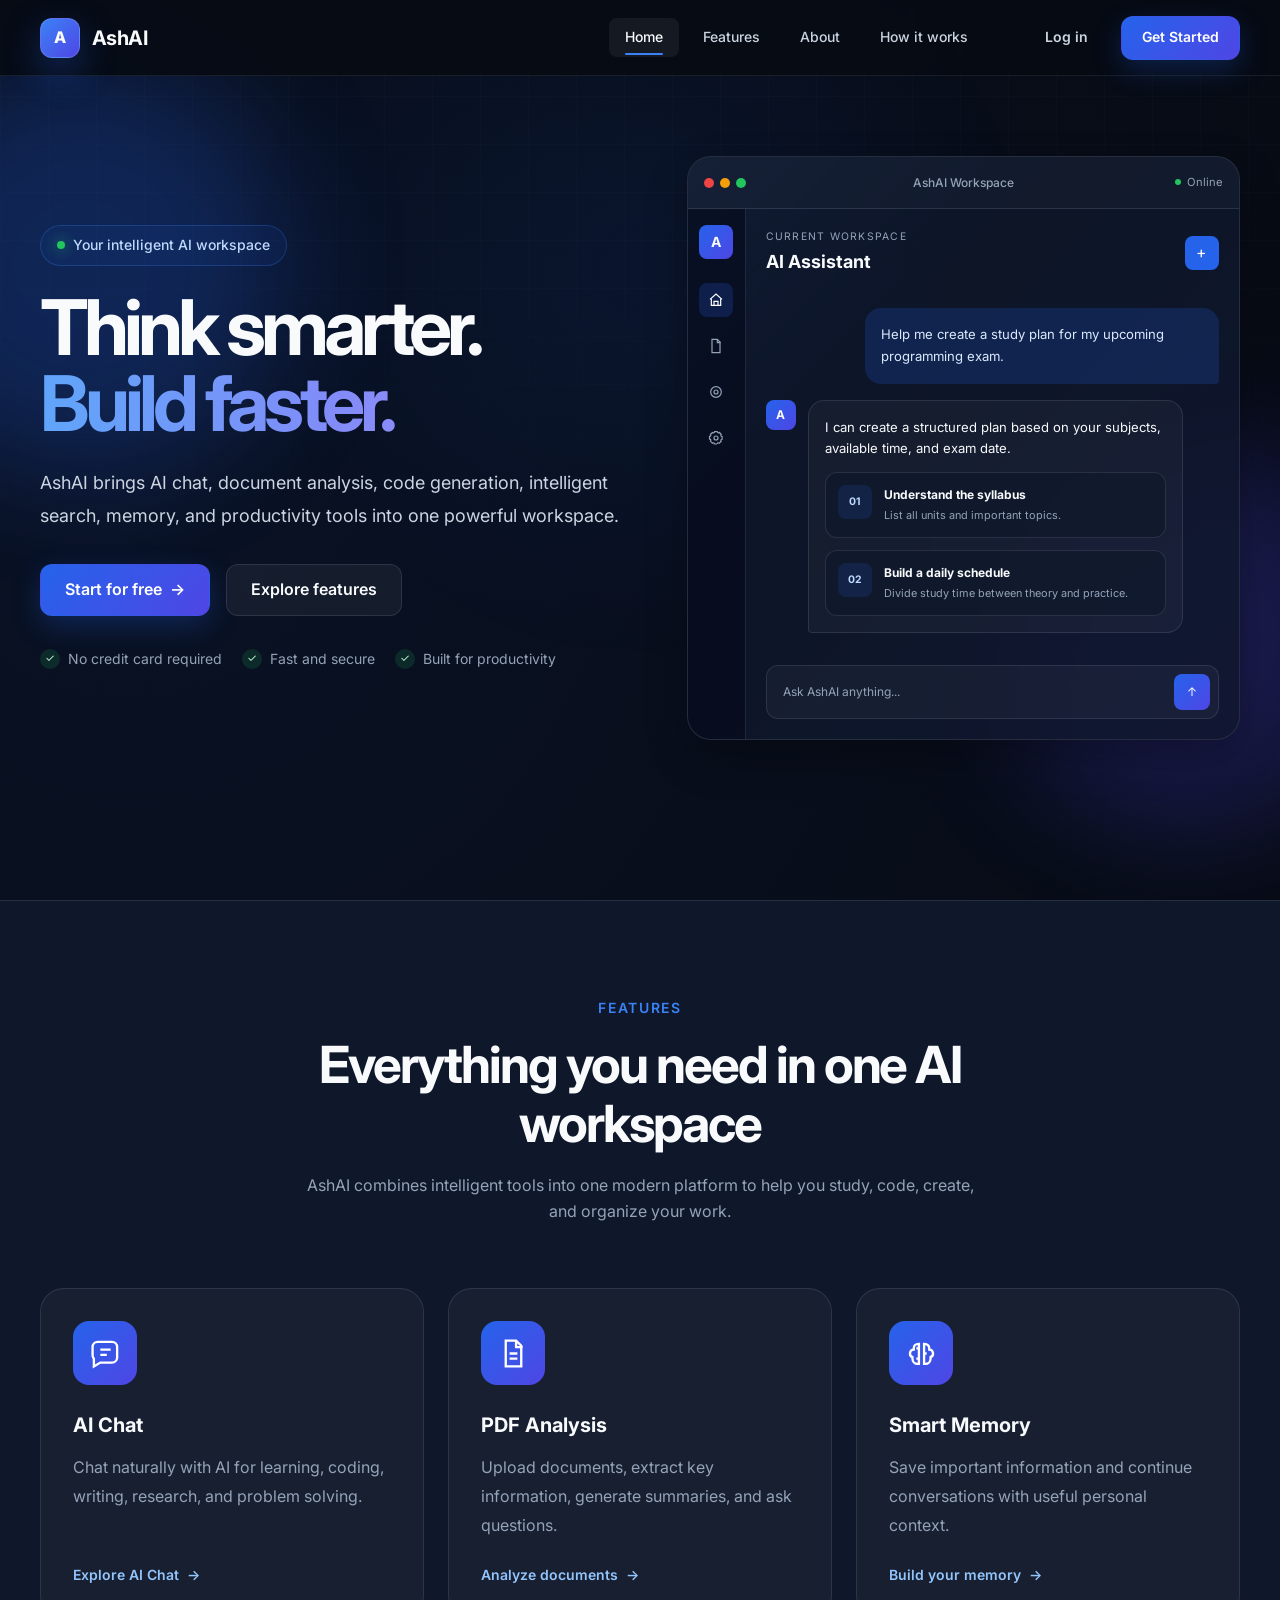
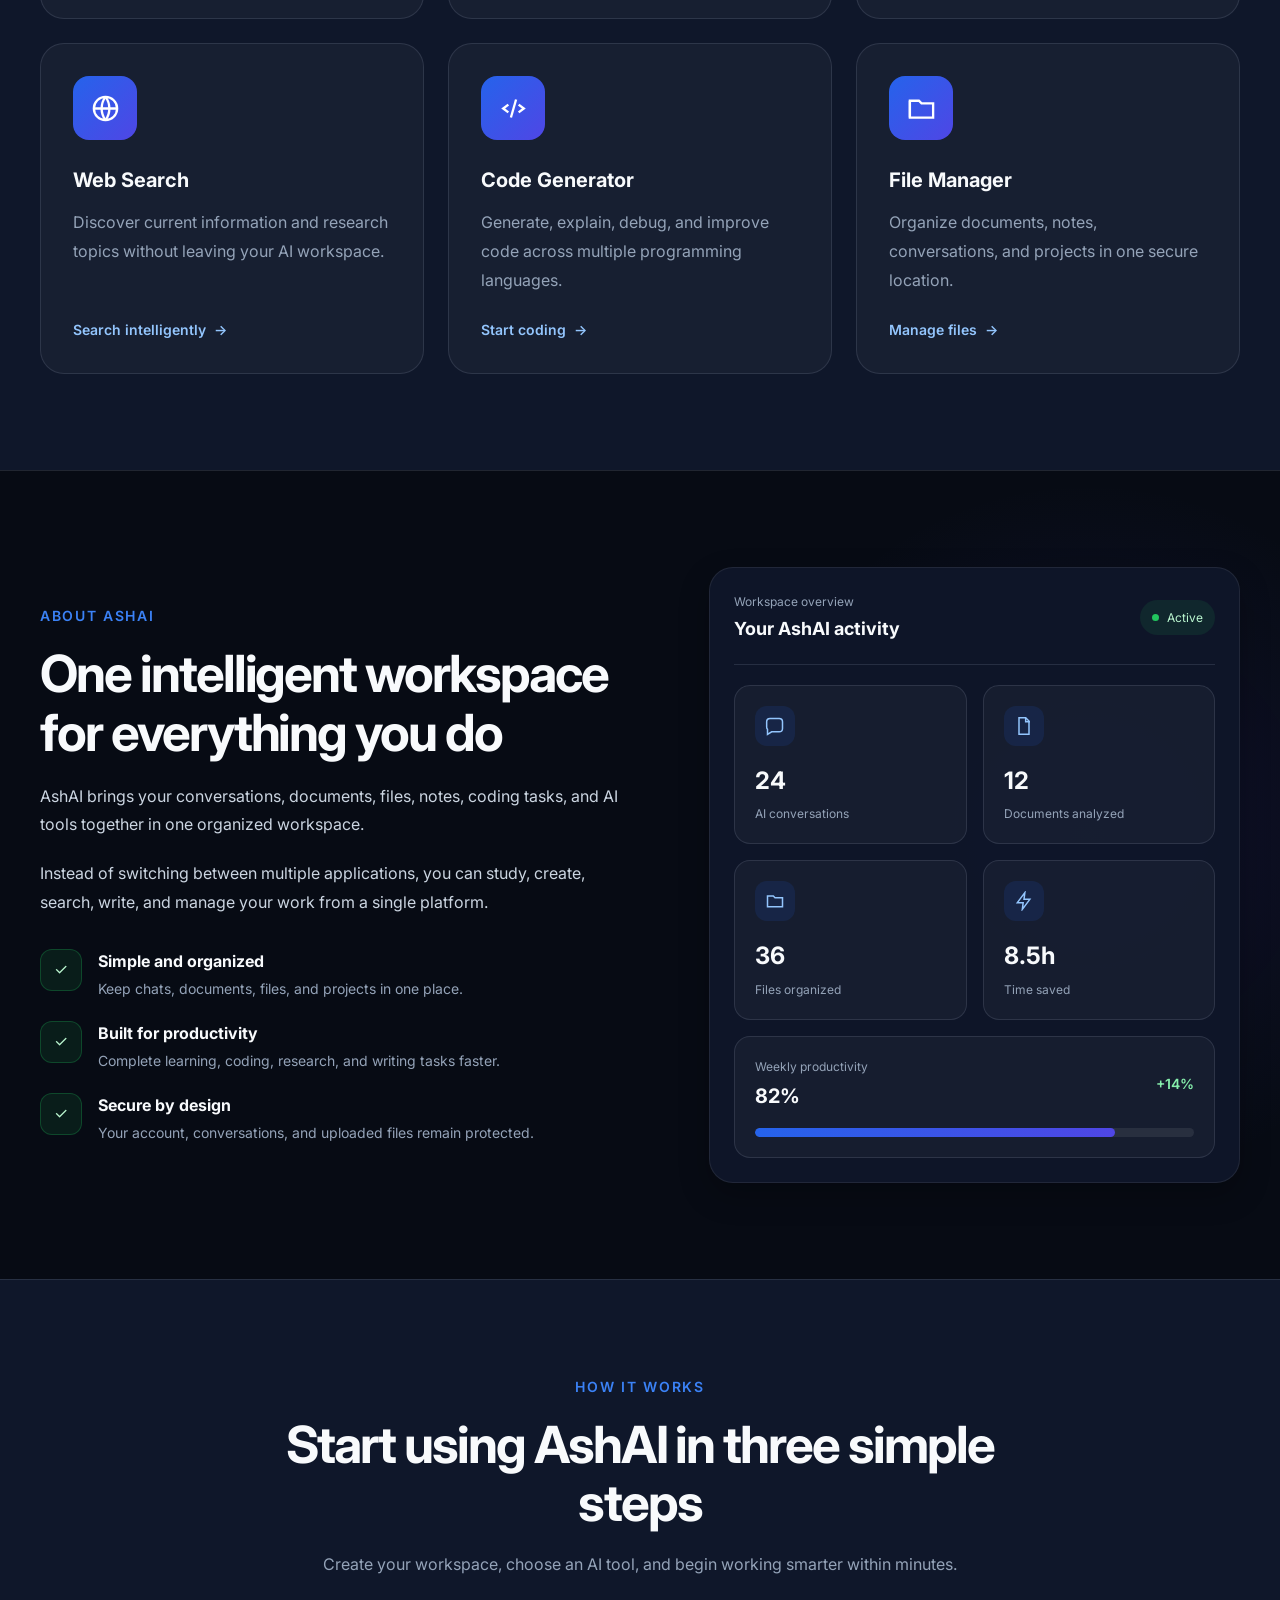
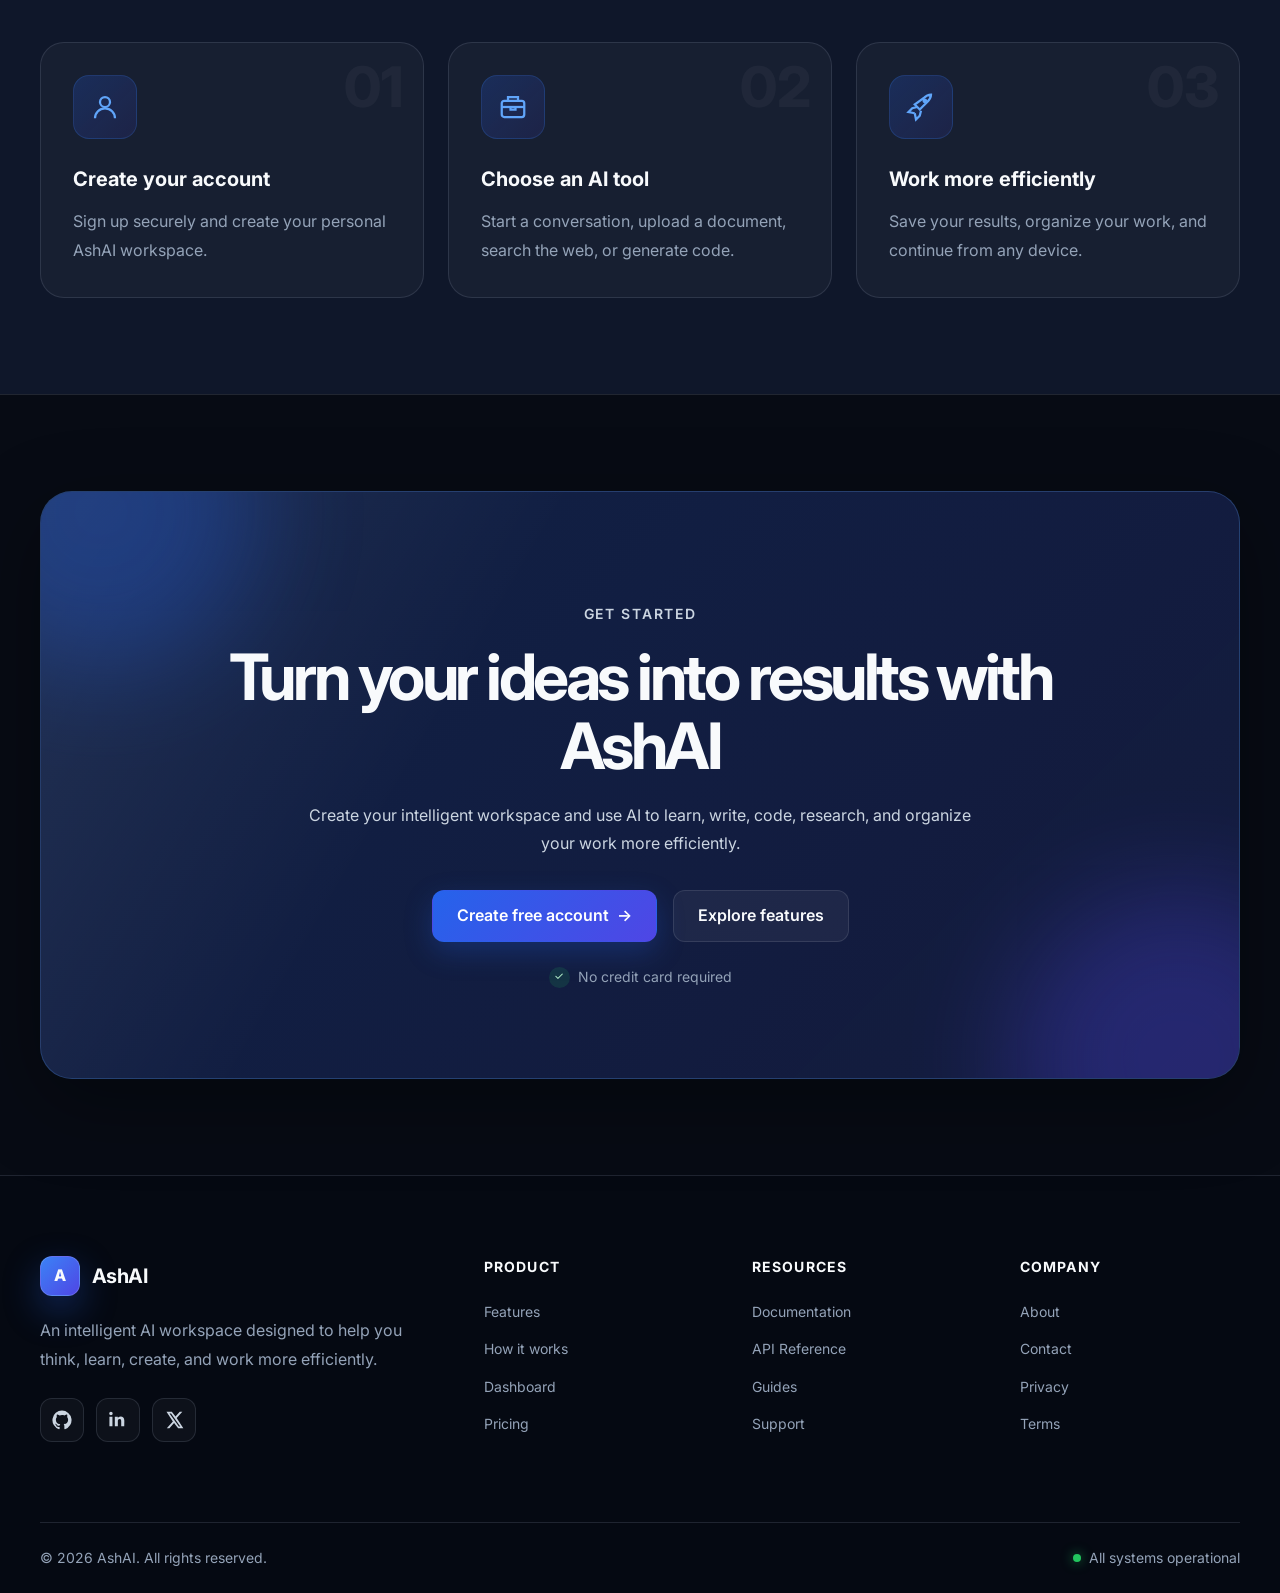
==== commit f8ef4507: "feat: complete secure responsive AshAI experience" ====
--- a/frontend/index.html
+++ b/frontend/index.html
@@ -866,16 +866,26 @@
 
                     <div class="footer-social-links">
 
-                        <a href="#" aria-label="GitHub profile">
-                            GH
+                        <a href="https://github.com/Ashish-Vision" target="_blank" rel="noopener noreferrer"
+                            aria-label="Ashish Vision on GitHub">
+                            <svg viewBox="0 0 24 24" aria-hidden="true">
+                                <path fill="currentColor"
+                                    d="M12 .7a11.5 11.5 0 0 0-3.64 22.4c.58.1.79-.25.79-.56v-2.23c-3.22.7-3.9-1.37-3.9-1.37-.52-1.34-1.29-1.7-1.29-1.7-1.05-.72.08-.71.08-.71 1.16.08 1.77 1.19 1.77 1.19 1.04 1.77 2.71 1.26 3.37.96.1-.75.4-1.26.74-1.55-2.57-.29-5.27-1.28-5.27-5.69 0-1.26.45-2.28 1.19-3.09-.12-.29-.52-1.46.11-3.05 0 0 .97-.31 3.16 1.18A10.9 10.9 0 0 1 12 6.1c.98 0 1.95.13 2.87.38 2.2-1.49 3.16-1.18 3.16-1.18.63 1.59.23 2.76.11 3.05.74.81 1.19 1.83 1.19 3.09 0 4.42-2.71 5.39-5.29 5.68.42.36.79 1.07.79 2.16v3.26c0 .31.21.67.8.56A11.5 11.5 0 0 0 12 .7Z" />
+                            </svg>
                         </a>
 
                         <a href="#" aria-label="LinkedIn profile">
-                            IN
+                            <svg viewBox="0 0 24 24" aria-hidden="true">
+                                <path fill="currentColor"
+                                    d="M5.34 7.97H1.72V19.6h3.62V7.97ZM3.53 2.2a2.1 2.1 0 1 0 0 4.2 2.1 2.1 0 0 0 0-4.2ZM19.6 13.01c0-3.5-1.87-5.13-4.37-5.13-2.01 0-2.91 1.11-3.42 1.89v-1.8H8.19V19.6h3.62v-5.76c0-1.52.29-2.99 2.17-2.99 1.85 0 1.87 1.73 1.87 3.09v5.66h3.62l.13-6.59Z" />
+                            </svg>
                         </a>
 
                         <a href="#" aria-label="X profile">
-                            X
+                            <svg viewBox="0 0 24 24" aria-hidden="true">
+                                <path fill="currentColor"
+                                    d="M18.9 2H22l-6.77 7.74L23.2 22h-6.24l-4.89-6.39L6.48 22H3.36l7.26-8.3L2.98 2h6.4l4.42 5.84L18.9 2Zm-1.1 17.84h1.72L8.44 4.05H6.6L17.8 19.84Z" />
+                            </svg>
                         </a>
 
                     </div>
@@ -995,4 +1005,4 @@
     <script src="./js/app.js"></script>
 </body>
 
-</html>+</html>
--- a/frontend/css/global.css
+++ b/frontend/css/global.css
@@ -1479,8 +1479,8 @@
 
 .footer-social-links a {
     display: grid;
-    width: 42px;
-    height: 42px;
+    width: 44px;
+    height: 44px;
     place-items: center;
     border: 1px solid var(--color-border);
     border-radius: var(--radius-md);
@@ -1493,6 +1493,11 @@
         color var(--transition-fast),
         border-color var(--transition-fast),
         background-color var(--transition-fast);
+}
+
+.footer-social-links svg {
+    width: 20px;
+    height: 20px;
 }
 
 .footer-social-links a:hover {
@@ -1878,4 +1883,4 @@
 
 .skip-link:focus {
     transform: translateY(0);
-}+}
